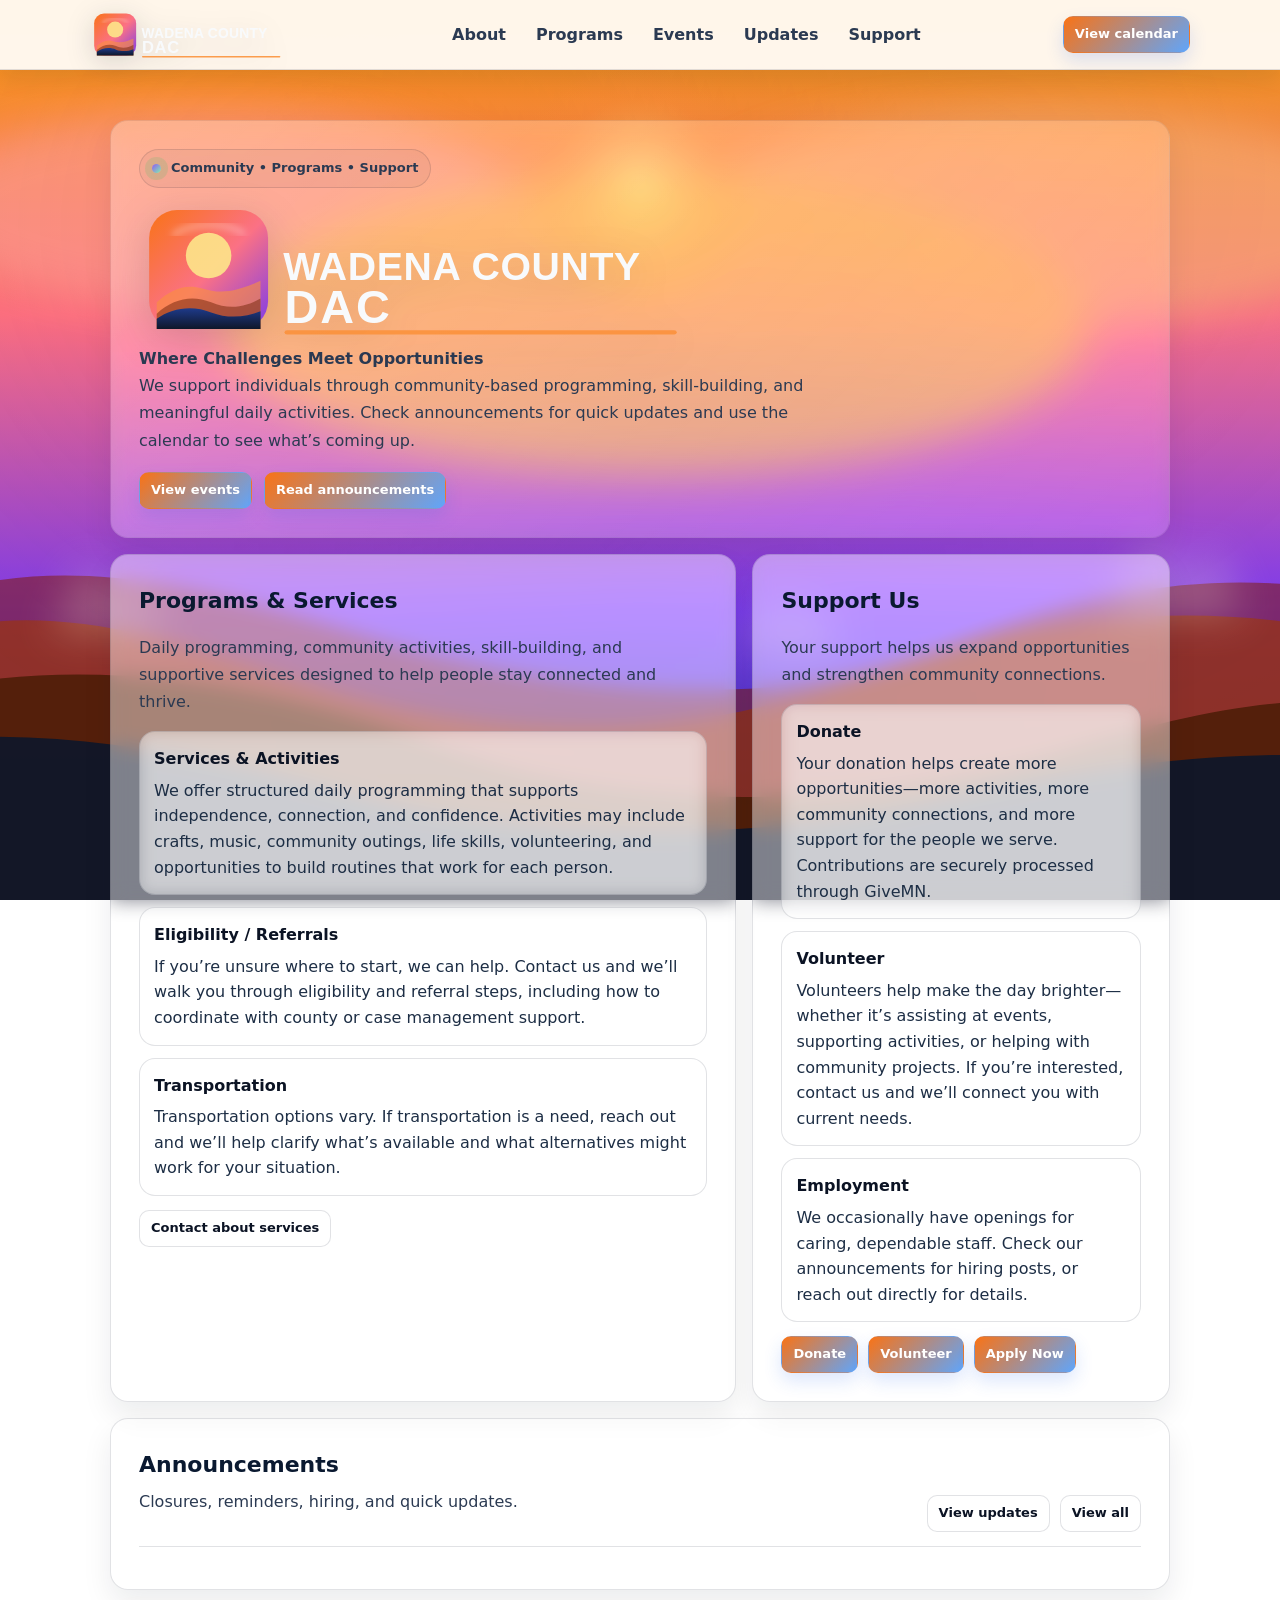
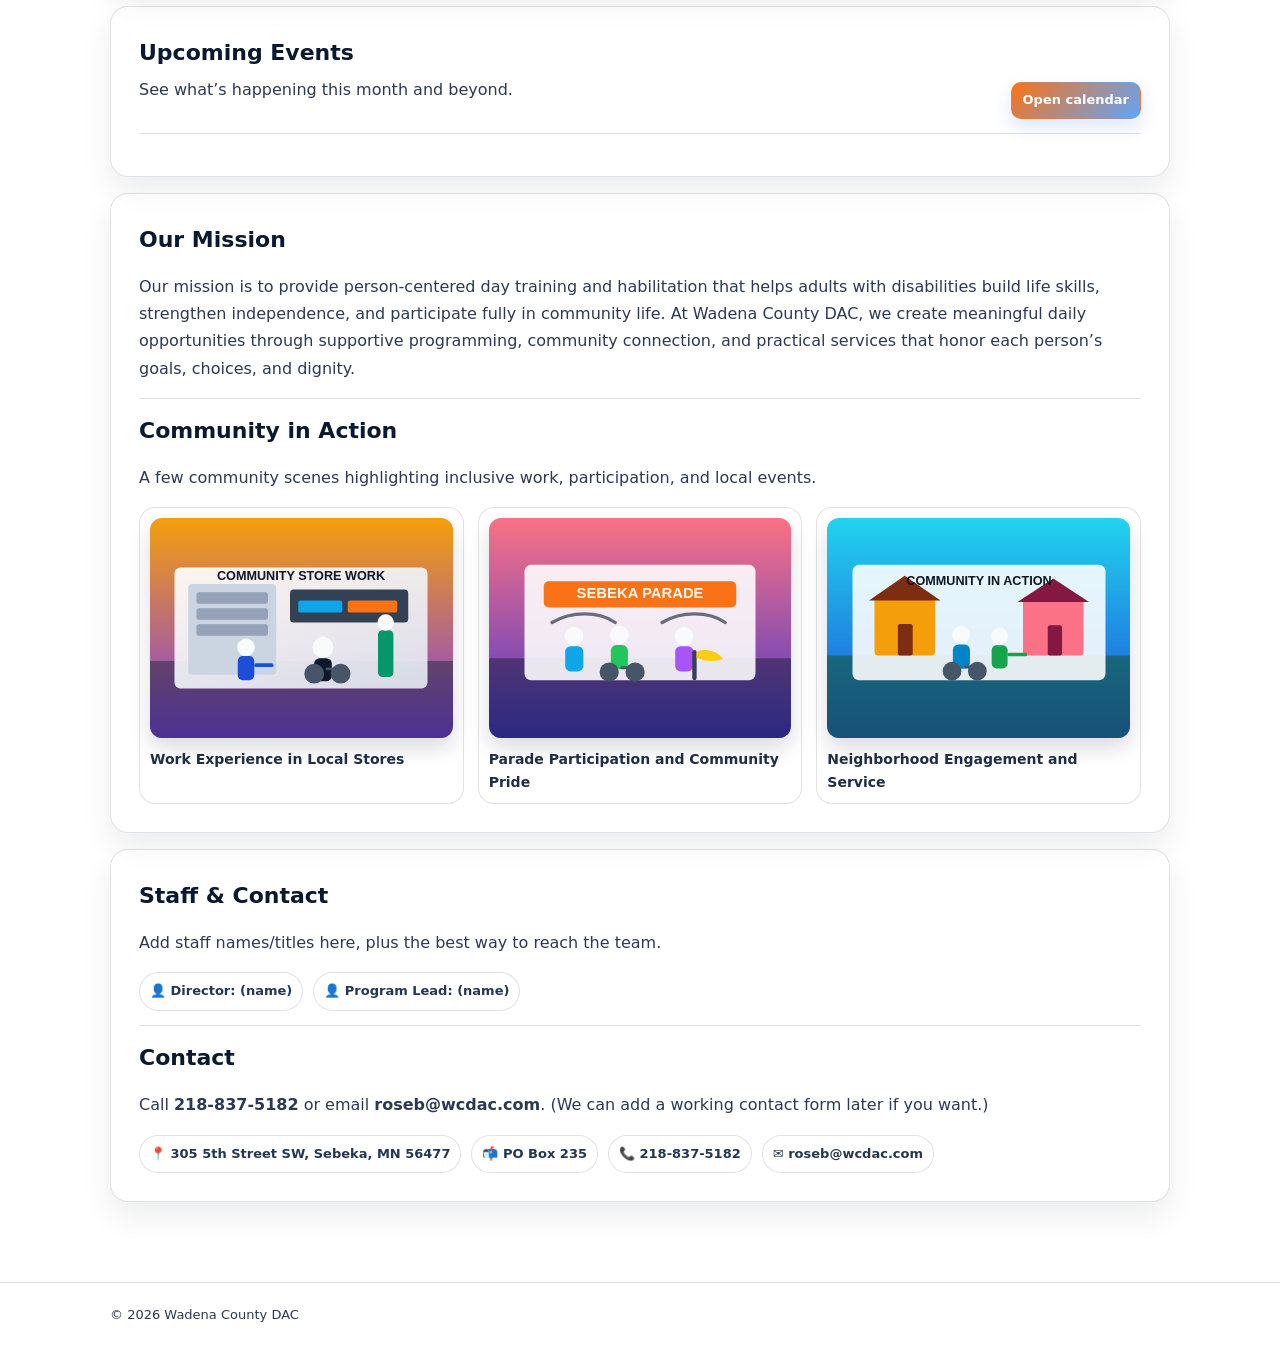
==== index.html @ 94e2fe22 "Initial Wadena County DAC site" ====
<!doctype html>
<html lang="en">
<head>
  <meta charset="utf-8" />
  <meta name="viewport" content="width=device-width,initial-scale=1" />
  <title>Wadena County DAC</title>
  <link rel="stylesheet" href="styles.css" />
</head>
<body>
  <a class="skip-link" href="#main">Skip to main content</a>

  <header class="site-header">
    <div class="wrap header-inner">
      <a class="brand" href="index.html" aria-label="Wadena County DAC home">
        <img class="brand-logo" src="images/wcdac-logo.svg" alt="Wadena County DAC logo" />
      </a>

      <button class="nav-toggle" type="button" aria-expanded="false" aria-controls="primary-nav">
        <span class="sr-only">Menu</span>
        <span class="hamburger" aria-hidden="true"></span>
      </button>

      <nav id="primary-nav" class="primary-nav" aria-label="Primary navigation">
        <div class="links">
  <details class="dd">
    <summary>About</summary>
    <div class="dd-menu">
      <a href="index.html#mission">Mission</a>
      <a href="index.html#staff">Staff</a>
      <a href="index.html#contact">Contact</a>
    </div>
  </details>

  <details class="dd">
    <summary>Programs</summary>
    <div class="dd-menu">
      <a href="index.html#programs">Services & Activities</a>
      <a href="index.html#eligibility">Eligibility / Referrals</a>
      <a href="index.html#transportation">Transportation</a>
    </div>
  </details>

  <a href="events.html">Events</a>
  <a href="announcements.html">Updates</a>

  <details class="dd">
    <summary>Support</summary>
    <div class="dd-menu">
      <a href="https://www.givemn.org/organization/wadena-county-developmental-achievement-center" target="_blank" rel="noopener">Donate</a>
      <a href="volunteer.html">Volunteer</a>
      <a href="apply.html">Apply Now</a>
    </div>
  </details>
</div>
      </nav>

      <a class="btn primary nav-cta" href="events.html">View calendar</a>
    </div>
  </header>

 <main id="main">
  <div class="wrap">

    <!-- HERO -->
    <section class="card pad hover hero">
      <div class="kicker"><span class="dot"></span> Community • Programs • Support</div>
      <img class="hero-logo" src="images/wcdac-logo.svg" alt="Wadena County DAC logo" />
      <h1 class="sr-only">Wadena County DAC</h1>
      <p class="sub sub--lead">Where Challenges Meet Opportunities</p>
      <p class="sub sub--intro">
        We support individuals through community-based programming, skill-building, and meaningful daily activities.
        Check announcements for quick updates and use the calendar to see what’s coming up.
      </p>

      <div class="hero-actions">
        <a class="btn primary" href="events.html">View events</a>
        <a class="btn primary" href="announcements.html">Read announcements</a>
      </div>
    </section>

    <!-- TWO PATHWAYS (OHI-like) -->
    <section class="grid section--spaced">
      <div class="card pad hover" id="programs">
        <h2>Programs & Services</h2>
        <p class="sub">
          Daily programming, community activities, skill-building, and supportive services designed to help people
          stay connected and thrive.
        </p>

        <div class="card-grid">
  <div class="item">
    <div class="title">Services & Activities</div>
    <div class="body">
      We offer structured daily programming that supports independence, connection, and confidence. Activities may include
      crafts, music, community outings, life skills, volunteering, and opportunities to build routines that work for each person.
    </div>
  </div>

  <div class="item" id="eligibility">
    <div class="title">Eligibility / Referrals</div>
    <div class="body">
      If you’re unsure where to start, we can help. Contact us and we’ll walk you through eligibility and referral steps,
      including how to coordinate with county or case management support.
    </div>
  </div>

  <div class="item" id="transportation">
    <div class="title">Transportation</div>
    <div class="body">
      Transportation options vary. If transportation is a need, reach out and we’ll help clarify what’s available and what
      alternatives might work for your situation.
    </div>
  </div>
</div>

        <div class="button-group">
          <a class="btn" href="#contact">Contact about services</a>
        </div>
      </div>

      <div class="card pad hover" id="volunteer">
        <h2>Support Us</h2>
        <p class="sub">
          Your support helps us expand opportunities and strengthen community connections.
        </p>

       <div class="card-grid">
  <div class="item">
    <div class="title">Donate</div>
    <div class="body">
      Your donation helps create more opportunities—more activities, more community connections, and more support for the people we serve.
      Contributions are securely processed through GiveMN.
    </div>
  </div>

  <div class="item" id="volunteer">
    <div class="title">Volunteer</div>
    <div class="body">
      Volunteers help make the day brighter—whether it’s assisting at events, supporting activities, or helping with community projects.
      If you’re interested, contact us and we’ll connect you with current needs.
    </div>
  </div>

  <div class="item" id="employment">
    <div class="title">Employment</div>
    <div class="body">
      We occasionally have openings for caring, dependable staff. Check our announcements for hiring posts, or reach out directly for details.
    </div>
  </div>
</div>

        <div class="button-group">
          <a class="btn primary" href="https://www.givemn.org/organization/wadena-county-developmental-achievement-center" target="_blank" rel="noopener">Donate</a>
          <a class="btn primary" href="volunteer.html">Volunteer</a>
          <a class="btn primary" href="apply.html">Apply Now</a>
        </div>
      </div>
    </section>

    <!-- ANNOUNCEMENTS (like OHI News) -->
    <section class="card pad hover section--spaced">
      <div class="section-header">
        <div>
          <h2>Announcements</h2>
          <p class="sub">Closures, reminders, hiring, and quick updates.</p>
        </div>
        <div class="button-group">
          <a class="btn" href="announcements.html">View updates</a>
          <a class="btn" href="announcements.html">View all</a>
        </div>
      </div>

      <hr class="sep" />
      <div id="homeAnnouncements" class="list"></div>
    </section>

    <!-- EVENTS PREVIEW -->
    <section class="card pad hover section--spaced">
      <div class="section-header">
        <div>
          <h2>Upcoming Events</h2>
          <p class="sub">See what’s happening this month and beyond.</p>
        </div>
        <a class="btn primary" href="events.html">Open calendar</a>
      </div>

      <hr class="sep" />
      <div id="homeEvents" class="list"></div>
    </section>

    <!-- PHOTOS -->
    <section class="card pad hover section--spaced">
      <h2 id="mission">Our Mission</h2>
      <p class="sub">
        Our mission is to provide person-centered day training and habilitation that helps adults with disabilities build life skills, strengthen independence, and participate fully in community life. At Wadena County DAC, we create meaningful daily opportunities through supportive programming, community connection, and practical services that honor each person’s goals, choices, and dignity.
      </p>

      <hr class="sep" />

      <h2>Community in Action</h2>
      <p class="sub">A few community scenes highlighting inclusive work, participation, and local events.</p>

      <div class="gallery-grid" aria-label="Community photo gallery">
        <figure class="gallery-card">
          <img src="images/community-store-work.svg" alt="Adults with disabilities working and serving in a local store setting." loading="lazy" />
          <figcaption>Work Experience in Local Stores</figcaption>
        </figure>
        <figure class="gallery-card">
          <img src="images/community-parade.svg" alt="Community parade with adults with disabilities participating and celebrating." loading="lazy" />
          <figcaption>Parade Participation and Community Pride</figcaption>
        </figure>
        <figure class="gallery-card">
          <img src="images/community-neighborhood.svg" alt="Inclusive neighborhood volunteering scene with adults with disabilities." loading="lazy" />
          <figcaption>Neighborhood Engagement and Service</figcaption>
        </figure>
      </div>
    </section>

    <!-- STAFF + CONTACT -->
    <section class="card pad hover section--spaced" id="staff">
      <h2>Staff & Contact</h2>
      <p class="sub">Add staff names/titles here, plus the best way to reach the team.</p>

      <div class="pills">
        <span class="pill">👤 Director: (name)</span>
        <span class="pill">👤 Program Lead: (name)</span>
      </div>

      <hr class="sep" />

      <div id="contact">
        <h2>Contact</h2>
        <p class="sub">
          Call <strong>218-837-5182</strong> or email <strong>roseb@wcdac.com</strong>.
          (We can add a working contact form later if you want.)
        </p>

        <div class="pills">
          <span class="pill">📍 305 5th Street SW, Sebeka, MN 56477</span>
          <span class="pill">📬 PO Box 235</span>
          <span class="pill">📞 218-837-5182</span>
          <span class="pill">✉️ roseb@wcdac.com</span>
        </div>
      </div>
    </section>

  </div>
</main>

  <footer>
    <div class="wrap">© <span id="year"></span> Wadena County DAC</div>
  </footer>

  <script>document.getElementById("year").textContent = new Date().getFullYear();</script>
  <script src="app.js"></script>
</body>
</html>
---- styles.css ----
:root{
  --bg: #f4f6fb;
  --panel: #ffffff;
  --text: #0b1324;
  --muted: #2b3a52;
  --brand: #f97316;
  --brand2: #8b5cf6;
  --border: rgba(15,23,42,.12);
  --shadow: 0 14px 30px rgba(15,23,42,.08);
  --shadow2: 0 18px 44px rgba(15,23,42,.12);
  --radius: 18px;
  --max: 1100px;
  --pad: 20px;
  --header-offset: 80px;
  --font: ui-sans-serif, system-ui, -apple-system, Segoe UI, Roboto, Helvetica, Arial;
  --heading: ui-sans-serif, system-ui, -apple-system, Segoe UI, Roboto, Helvetica, Arial;
  --focus: 0 0 0 3px rgba(59,130,246,.35);
}

*{box-sizing:border-box}
html,body{height:100%}
body{
  margin:0;
  padding-top: var(--header-offset);
  font-family:var(--font);
  color:var(--text);
  line-height:1.6;
  background:
    url("images/watercolor-bg.svg"),
    linear-gradient(180deg, #fff7eb, var(--bg));
  background-attachment: fixed;
  background-size: cover;
  background-position: center;
  background-repeat: no-repeat;
  min-height: 100vh;
}

body::before{
  content: "";
  position: fixed;
  inset: 0;
  background: radial-gradient(circle at 25% 25%, rgba(249, 115, 22, .24), transparent 55%),
              radial-gradient(circle at 75% 20%, rgba(139, 92, 246, .18), transparent 60%),
              radial-gradient(circle at 50% 65%, rgba(59, 130, 246, .15), transparent 55%);
  opacity: 0.5;
  pointer-events: none;
  z-index: -1;
  mix-blend-mode: multiply;
}

a{color:inherit; text-decoration:none}

.wrap{max-width:var(--max); margin:0 auto; padding:0 var(--pad)}

/* Accessibility */
.skip-link{
  position:absolute;
  left:0;
  top:0;
  transform: translateY(-120%);
  padding: 10px 14px;
  background: rgba(15,23,42,.92);
  color: #fff;
  border-radius: 0 0 0.65rem 0;
  z-index: 30;
  transition: transform 0.18s ease;
}
.skip-link:focus{transform: translateY(0);}

/* Header */
.site-header{
  position:fixed;
  top:0;
  left:0;
  right:0;
  z-index:1000;
  background: rgba(255,250,244,.96);
  border-bottom:1px solid var(--border);
  box-shadow: 0 8px 22px rgba(15,23,42,.10);
  isolation: isolate;
  will-change: transform;
  transition: background .25s ease, border-color .25s ease, transform .25s ease, opacity .25s ease;
  opacity: 1;
  pointer-events: auto;
  transform: translateY(0);
}

.header-inner{
  display:flex;
  align-items:center;
  justify-content:space-between;
  gap:12px;
  padding:10px 0;
  overflow: visible;
}

.brand{display:flex; align-items:center; color: var(--text); flex:0 0 auto; min-width:0;}
.brand-logo{
  display:block;
  width:min(220px, 26vw);
  height:auto;
  max-width:100%;
  flex-shrink:0;
  object-fit:contain;
  filter: drop-shadow(0 6px 14px rgba(15,23,42,.16));
}

.nav-toggle{
  display:none;
  background: none;
  border: none;
  padding: 10px;
  border-radius: 14px;
  cursor: pointer;
  color: var(--text);
}
.nav-toggle:hover{background: rgba(15,23,42,.06);}
.nav-toggle:focus{outline: none; box-shadow: var(--focus);}

.hamburger,
.hamburger::before,
.hamburger::after{
  display: block;
  width: 24px;
  height: 2px;
  background: currentColor;
  border-radius: 999px;
  transition: transform .25s ease, opacity .25s ease;
}
.hamburger::before,
.hamburger::after{
  content: '';
  position: relative;
}
.hamburger::before{top: -7px;}
.hamburger::after{top: 5px;}

.primary-nav{
  display:flex;
  align-items:center;
  gap:10px;
  flex-wrap:wrap;
  position: relative;
  opacity: 1;
  transform: translateY(0);
  pointer-events: auto;
}

.nav-cta{white-space:nowrap; opacity: 1; pointer-events: auto; transition: opacity .22s ease;}

/* Mobile navigation */
@media (max-width: 900px){
  :root{--header-offset: 72px;}
  .nav-toggle{display:block;}
  .primary-nav{
    position: absolute;
    top: 100%;
    left: 0;
    right: 0;
    padding: 16px var(--pad) 22px;
    background: rgba(255,255,255,.96);
    border-bottom:1px solid var(--border);
    border-radius: 0 0 var(--radius) var(--radius);
    box-shadow: 0 18px 36px rgba(15,23,42,.12);
    flex-direction: column;
    gap: 8px;
    transform: translateY(-110%);
    opacity: 0;
    pointer-events: none;
    transition: transform .25s ease, opacity .22s ease;
  }
  .site-header.open .primary-nav{
    transform: translateY(0);
    opacity: 1;
    pointer-events: auto;
  }

  .nav-cta{display:none;}
  .links{width:100%; justify-content:flex-start;}
  .links a{width:100%; padding:12px 14px;}
  .dd-menu{position:static; box-shadow:none; border:none; padding:0; background:transparent;}
  .dd-menu a{padding-left:24px;}
  .dd > summary{width:100%;}
  .dd[open] > summary{background: rgba(15,23,42,.05);}  
}

/* Buttons */
.btn{
  display:inline-flex; align-items:center; justify-content:center;
  padding:7px 11px;
  border-radius:10px;
  border:1px solid var(--border);
  background:rgba(255,255,255,.76);
  color:var(--text);
  cursor:pointer;
  font-size:13px;
  font-weight:600;
  transition: transform .18s ease, box-shadow .18s ease, background .2s ease;
}
.btn:hover{transform: translateY(-1px); box-shadow: 0 8px 16px rgba(15,23,42,.10);}
.btn:active{transform: translateY(0px)}
.btn.primary{
  background: linear-gradient(135deg, var(--brand), #60a5fa);
  border-color: transparent;
  color:#fff;
  box-shadow: 0 8px 18px rgba(37,99,235,.16);
}
.btn.primary:hover{box-shadow: 0 10px 22px rgba(37,99,235,.20)}

.btn--sm{padding:6px 10px; font-size:12px;}
.btn--ghost{background: rgba(255,255,255,.2); border-color: rgba(255,255,255,.3);}
.btn--static{cursor: default; opacity: 0.92;}

.alert{
  background: rgba(254,242,242,.75);
  border-bottom: 1px solid rgba(254,202,202,.75);
}
.alert--warning{background: rgba(254,242,242,.9); border-bottom-color: rgba(254,202,202,.9);}
.alert__inner{
  display:flex;
  align-items:center;
  justify-content:space-between;
  gap:12px;
  padding:14px 0;
}
.alert__message{color:#991b1b; font-weight:600;}

/* Layout */
main{padding:40px 0 80px}
.card{
  background: rgba(255,255,255,.46);
  border:1px solid var(--border);
  border-radius: var(--radius);
  box-shadow: var(--shadow);
  backdrop-filter: blur(10px) saturate(120%);
  -webkit-backdrop-filter: blur(10px) saturate(120%);
  transition: transform .18s ease, box-shadow .18s ease, border-color .18s ease;
}
.card.hover:hover{transform: translateY(-4px); box-shadow: var(--shadow2); border-color: rgba(37,99,235,.20);}
.pad{padding:28px}

.hero{
  border-radius: var(--radius);
  background: linear-gradient(135deg, rgba(255,255,255,.32), rgba(255,255,255,.18));
  border: 1px solid rgba(15,23,42,.08);
}
.hero-logo{
  display:block;
  width:min(620px, 100%);
  height:auto;
  margin:12px 0 6px;
  filter: drop-shadow(0 10px 20px rgba(15,23,42,.16));
}
.hero h1{margin:14px 0 10px;}
.hero .sub{margin:0;}
.hero .hero-actions{display:flex; gap:12px; flex-wrap:wrap; margin-top:18px;}

.kicker{display:inline-flex; align-items:center; gap:10px; padding:8px 12px; border-radius:999px; border:1px solid var(--border); background: rgba(15,23,42,.04); color: var(--muted); font-weight:800; font-size:13px;}
.dot{width:9px; height:9px; border-radius:50%; background: linear-gradient(135deg, var(--brand2), #86efac); box-shadow: 0 0 0 7px rgba(34,197,94,.14);}

h1{margin:12px 0 10px; font-family:var(--heading); font-size: clamp(30px, 4vw, 46px); line-height:1.08; color:#071225; text-shadow: 0 1px 0 rgba(255,255,255,.45);}
h2{margin:0 0 10px; font-size:22px; color:#0a1930}
.sub{color:var(--muted); line-height:1.7}
.sub--lead{font-weight:700; margin-top:0;}
.sub--intro{margin-top:14px; max-width:70ch;}

.grid{display:grid; grid-template-columns: 1.2fr .8fr; gap:16px; margin-top:16px}
.grid3{display:grid; grid-template-columns: repeat(3, 1fr); gap:16px; margin-top:16px}
.list{display:grid; gap:10px}
.item{padding:14px; border-radius:16px; border:1px solid var(--border); background: rgba(255,255,255,.28); backdrop-filter: blur(8px) saturate(120%); -webkit-backdrop-filter: blur(8px) saturate(120%); transition: transform .18s ease, box-shadow .18s ease, border-color .18s ease;}
.item:hover{transform: translateY(-2px); box-shadow: 0 12px 26px rgba(15,23,42,.08); border-color: rgba(37,99,235,.18);}
.item .top{display:flex; justify-content:space-between; gap:10px; flex-wrap:wrap}
.item .title{font-weight:850}
.item .meta{color:#33465f; font-size:13px; font-weight:600}
.item .body{color:#1d2e45; margin-top:6px; line-height:1.6}

.gallery-grid{
  display:grid;
  grid-template-columns:repeat(3, minmax(0, 1fr));
  gap:14px;
  margin-top:14px;
}
.gallery-card{
  margin:0;
  padding:10px;
  border-radius:16px;
  border:1px solid var(--border);
  background: rgba(255,255,255,.24);
  backdrop-filter: blur(8px) saturate(120%);
  -webkit-backdrop-filter: blur(8px) saturate(120%);
}
.gallery-card img{
  display:block;
  width:100%;
  height:220px;
  object-fit:cover;
  border-radius:12px;
  box-shadow: 0 10px 20px rgba(15,23,42,.15);
}
.gallery-card figcaption{
  margin-top:10px;
  color:#1d2e45;
  font-size:14px;
  font-weight:700;
}

hr.sep{border:none; border-top:1px solid var(--border); margin:14px 0}

footer{border-top:1px solid var(--border); padding:22px 0; color: var(--muted); font-size:13px;}

/* Callout / icon pills */
.pills{display:flex; gap:10px; flex-wrap:wrap; margin-top:12px}
.pill{display:inline-flex; align-items:center; gap:8px; padding:8px 10px; border-radius:999px; border:1px solid var(--border); background: rgba(255,255,255,.30); color: #233750; font-size:13px; font-weight:600; backdrop-filter: blur(6px); -webkit-backdrop-filter: blur(6px); transition: transform .18s ease, box-shadow .18s ease;}
.pill:hover{transform: translateY(-2px); box-shadow: 0 10px 22px rgba(15,23,42,.08)}

/* Calendar */
.cal-head{display:flex; justify-content:space-between; align-items:center; gap:10px; flex-wrap:wrap}
.calendar{margin-top:12px; display:grid; grid-template-columns:repeat(7,1fr); gap:10px}
.dow{color:var(--muted); font-size:12px; text-transform:uppercase; letter-spacing:.12em}
.cell{min-height:84px; padding:10px; border-radius:16px; border:1px solid var(--border); background: rgba(255,255,255,.28); backdrop-filter: blur(7px) saturate(120%); -webkit-backdrop-filter: blur(7px) saturate(120%); display:flex; flex-direction:column; gap:8px; transition: transform .15s ease, box-shadow .15s ease, border-color .15s ease;}
.cell:hover{transform: translateY(-2px); box-shadow: 0 12px 26px rgba(15,23,42,.08); border-color: rgba(37,99,235,.18)}
.cell.muted{opacity:.45}
.daynum{font-weight:850}
.badge{display:inline-flex; align-self:flex-start; padding:4px 8px; border-radius:999px; font-size:12px; border:1px solid rgba(37,99,235,.18); background: rgba(37,99,235,.10); color: var(--text);}
.cell.selected{outline:2px solid rgba(37,99,235,.35); background: rgba(37,99,235,.08);}

/* Friendly section blocks */
.section-title{display:flex; align-items:flex-end; justify-content:space-between; gap:16px; flex-wrap:wrap}
.section-title p{margin:0; color:var(--muted)}

/* Utility helpers */
.section--spaced{margin-top:16px;}
.card-grid{display:grid; gap:12px; margin-top:14px;}
.button-group{display:flex; gap:10px; flex-wrap:wrap; margin-top:14px;}
.section-header{display:flex; justify-content:space-between; gap:12px; flex-wrap:wrap; align-items:flex-end;}
.section-header h2{margin:0;}
.section-header .sub{margin-top:6px;}
.sr-only{position:absolute; width:1px; height:1px; padding:0; margin:-1px; overflow:hidden; clip:rect(0 0 0 0); white-space:nowrap; border:0;}

.mt-2{margin-top:0.5rem;}

@media (max-width: 900px){
  .brand-logo{width:min(170px, 46vw);} 
  .hero-logo{width:min(540px, 100%);} 
  .gallery-grid{grid-template-columns:1fr;}
  .gallery-card img{height:240px;}
  .grid{grid-template-columns: 1fr}
  .grid3{grid-template-columns: 1fr}
  .calendar{gap:8px}
}

/* Dropdown nav (OHI-style grouped menu) */
.links{display:flex; gap:10px; align-items:center; flex-wrap:wrap;}
.dd{position:relative;}
.dd > summary{list-style:none; cursor:pointer; color:var(--muted); padding:8px 10px; border-radius:12px; transition: background .2s ease, transform .2s ease, color .2s ease; font-weight:700;}
.dd > summary::-webkit-details-marker{display:none}
.dd > summary:hover{color:var(--text); background:rgba(15,23,42,.04); transform: translateY(-1px);}
.links > a{display:inline-flex; align-items:center; color:var(--muted); padding:8px 10px; border-radius:12px; transition: background .2s ease, transform .2s ease, color .2s ease; font-weight:700;}
.links > a:hover{color:var(--text); background:rgba(15,23,42,.04); transform: translateY(-1px);}
.dd-menu{position:absolute; top: calc(100% + 10px); left: 0; min-width: 220px; padding:10px; border-radius:14px; border:1px solid var(--border); background: rgba(255,255,255,.95); box-shadow: var(--shadow2); display:grid; gap:6px;}
.dd-menu a{padding:10px 10px; border-radius:12px; color:var(--text); font-weight:650;}

/* Utility */
.text-center{text-align:center;}
.u-muted{color:var(--muted);}
.dd-menu a:hover{
  background:rgba(37,99,235,.08);
}

/* close dropdowns when not open */
.dd:not([open]) .dd-menu{display:none}

/* keep your existing mobile behavior */
@media (max-width: 900px){
  /* navigation is managed via the hamburger toggle */
}

/* ── Forms ───────────────────────────────────────────────────── */
.form-page{max-width:760px;}
.form-section{margin-top:22px;}
.form-section+.form-section{margin-top:28px;}
.form-section h3{font-size:15px;font-weight:800;color:#0a1930;margin:0 0 14px;padding-bottom:8px;border-bottom:1px solid var(--border);}
.form-group{display:flex;flex-direction:column;gap:5px;margin-bottom:14px;}
.form-group:last-child{margin-bottom:0;}
.form-group>label{font-size:13px;font-weight:700;color:#1d2e45;}
.req{color:var(--brand);margin-left:2px;}
.form-row{display:grid;grid-template-columns:repeat(2,1fr);gap:14px;}
.form-row-3{display:grid;grid-template-columns:repeat(3,1fr);gap:14px;}
input[type=text],input[type=email],input[type=tel],input[type=date],select,textarea{
  display:block;width:100%;padding:10px 12px;
  border:1px solid var(--border);border-radius:10px;
  background:rgba(255,255,255,.72);
  font-family:var(--font);font-size:14px;color:var(--text);line-height:1.5;
  transition:border-color .18s,box-shadow .18s;
  outline:none;-webkit-appearance:none;appearance:none;
}
input[type=text]:focus,input[type=email]:focus,input[type=tel]:focus,input[type=date]:focus,select:focus,textarea:focus{
  border-color:rgba(37,99,235,.45);
  box-shadow:0 0 0 3px rgba(37,99,235,.12);
}
select{
  background-image:url("data:image/svg+xml,%3Csvg xmlns='http://www.w3.org/2000/svg' viewBox='0 0 10 6'%3E%3Cpath d='M0 0l5 6 5-6z' fill='%232b3a52'/%3E%3C/svg%3E");
  background-repeat:no-repeat;background-position:right 12px center;background-size:10px;
  padding-right:34px;
}
textarea{resize:vertical;min-height:90px;line-height:1.6;}
.check-group{display:flex;flex-wrap:wrap;gap:8px 22px;margin-top:6px;}
.check-group label{display:flex;align-items:center;gap:7px;font-size:13px;font-weight:600;color:#1d2e45;cursor:pointer;}
.check-group input[type=checkbox],.check-group input[type=radio]{width:16px;height:16px;accent-color:var(--brand);cursor:pointer;flex-shrink:0;}
.form-note{font-size:12px;color:var(--muted);line-height:1.5;}
.form-actions{margin-top:24px;display:flex;gap:12px;align-items:center;flex-wrap:wrap;}
.form-success{
  margin-top:18px;padding:18px;border-radius:14px;
  border:1px solid rgba(22,163,74,.25);background:rgba(220,252,231,.45);
  backdrop-filter:blur(6px);-webkit-backdrop-filter:blur(6px);
}
.form-success .fs-title{color:#166534;font-weight:800;font-size:15px;margin-bottom:6px;}
.form-success .fs-body{color:#166534;font-size:14px;line-height:1.6;}
@media(max-width:900px){
  .form-row,.form-row-3{grid-template-columns:1fr;}
}
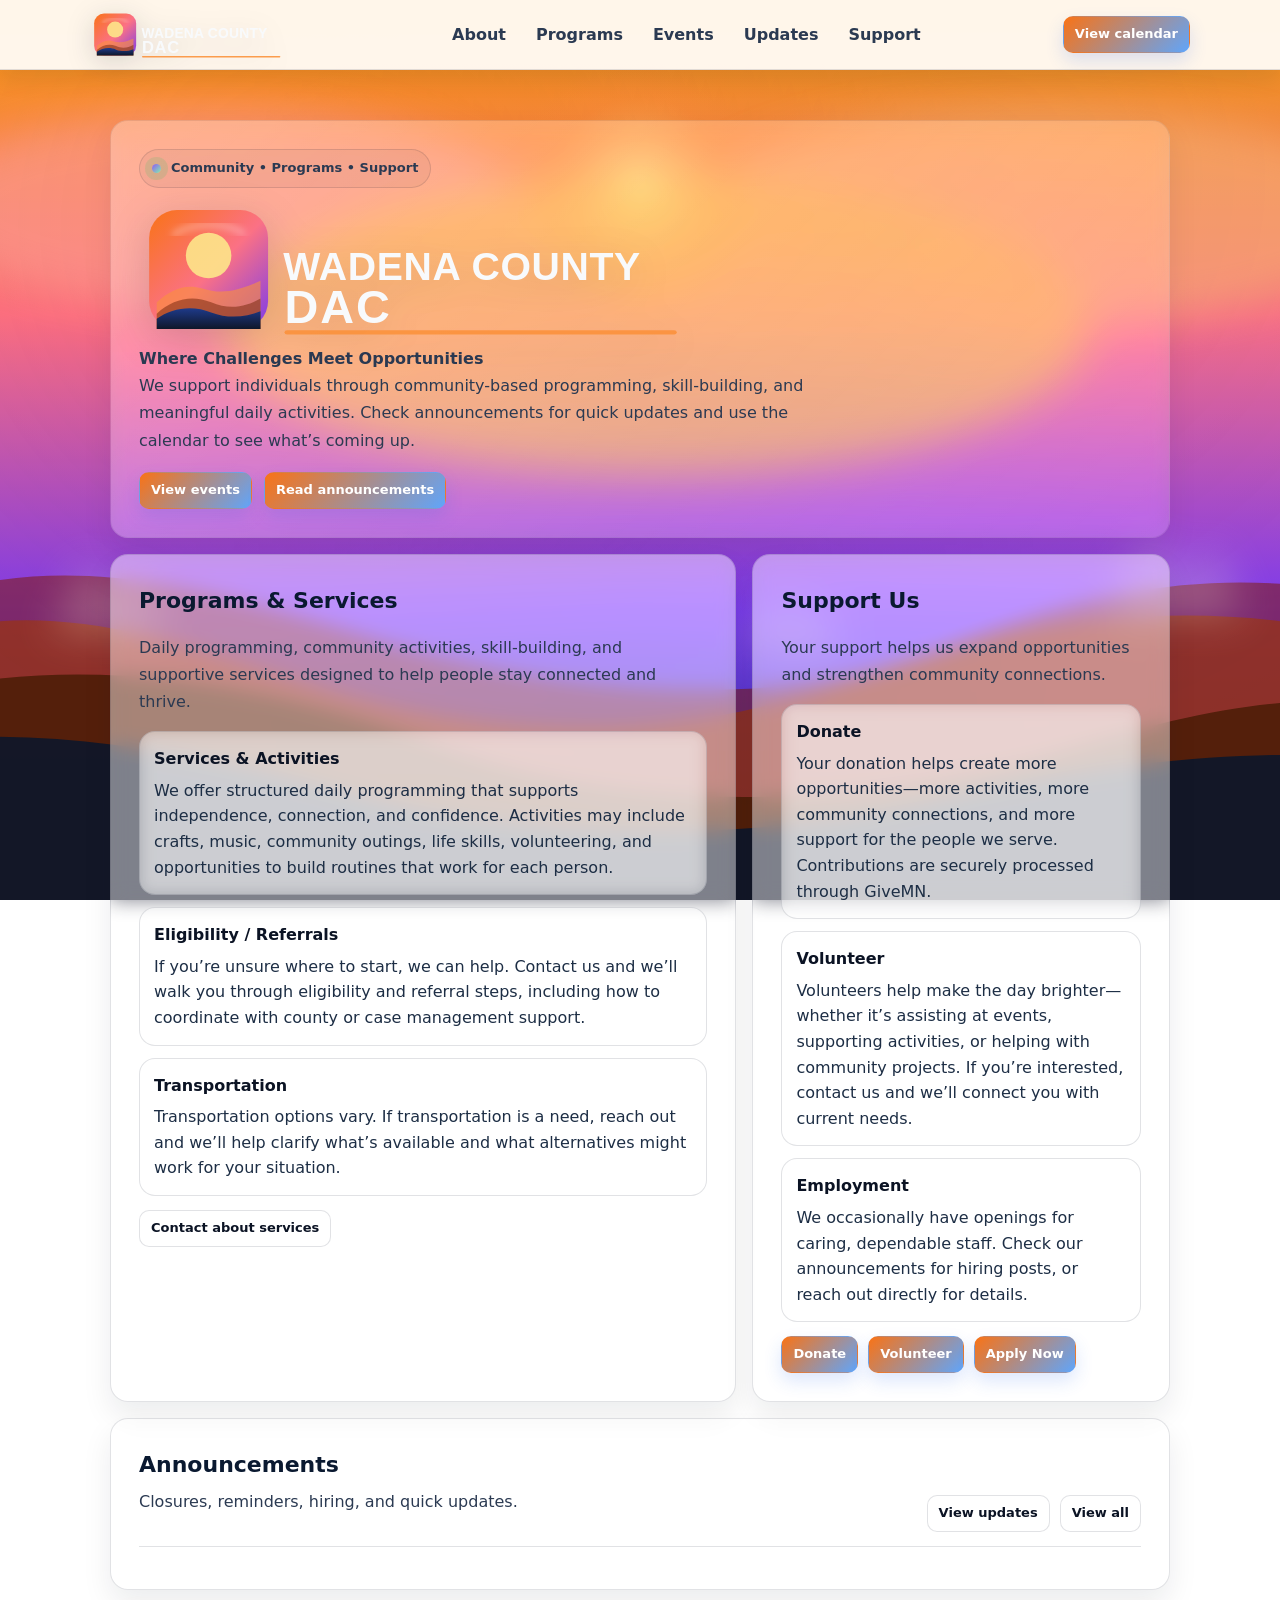
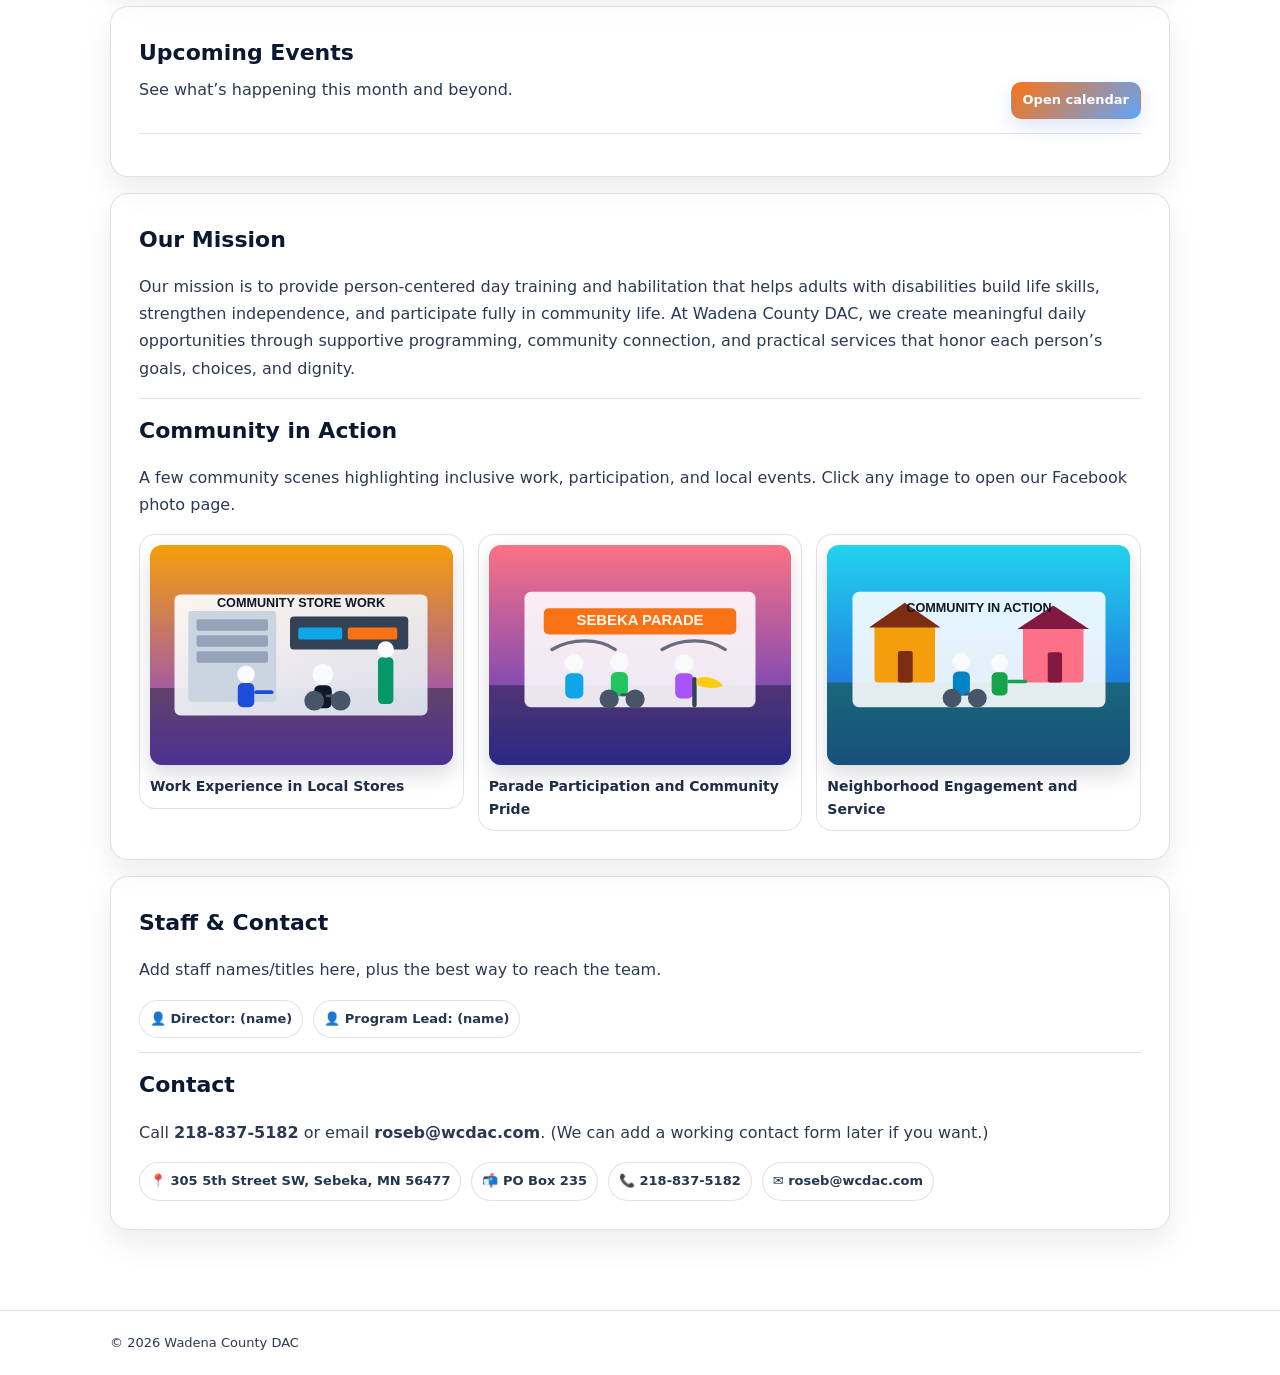
==== commit 31aea4c5: "Make community photo tiles Facebook links" ====
--- a/index.html
+++ b/index.html
@@ -88,29 +88,29 @@
         </p>
 
         <div class="card-grid">
-  <div class="item">
+  <a class="item item-link" href="#programs" aria-label="Services and activities information">
     <div class="title">Services & Activities</div>
     <div class="body">
       We offer structured daily programming that supports independence, connection, and confidence. Activities may include
       crafts, music, community outings, life skills, volunteering, and opportunities to build routines that work for each person.
     </div>
-  </div>
-
-  <div class="item" id="eligibility">
+  </a>
+
+  <a class="item item-link" href="#eligibility" id="eligibility" aria-label="Eligibility and referrals information">
     <div class="title">Eligibility / Referrals</div>
     <div class="body">
       If you’re unsure where to start, we can help. Contact us and we’ll walk you through eligibility and referral steps,
       including how to coordinate with county or case management support.
     </div>
-  </div>
-
-  <div class="item" id="transportation">
+  </a>
+
+  <a class="item item-link" href="#transportation" id="transportation" aria-label="Transportation information">
     <div class="title">Transportation</div>
     <div class="body">
       Transportation options vary. If transportation is a need, reach out and we’ll help clarify what’s available and what
       alternatives might work for your situation.
     </div>
-  </div>
+  </a>
 </div>
 
         <div class="button-group">
@@ -125,28 +125,28 @@
         </p>
 
        <div class="card-grid">
-  <div class="item">
+  <a class="item item-link" href="https://www.givemn.org/organization/wadena-county-developmental-achievement-center" target="_blank" rel="noopener" aria-label="Donate via GiveMN">
     <div class="title">Donate</div>
     <div class="body">
       Your donation helps create more opportunities—more activities, more community connections, and more support for the people we serve.
       Contributions are securely processed through GiveMN.
     </div>
-  </div>
-
-  <div class="item" id="volunteer">
+  </a>
+
+  <a class="item item-link" href="volunteer.html" aria-label="Open volunteer page">
     <div class="title">Volunteer</div>
     <div class="body">
       Volunteers help make the day brighter—whether it’s assisting at events, supporting activities, or helping with community projects.
       If you’re interested, contact us and we’ll connect you with current needs.
     </div>
-  </div>
-
-  <div class="item" id="employment">
+  </a>
+
+  <a class="item item-link" href="apply.html" id="employment" aria-label="Open employment application page">
     <div class="title">Employment</div>
     <div class="body">
       We occasionally have openings for caring, dependable staff. Check our announcements for hiring posts, or reach out directly for details.
     </div>
-  </div>
+  </a>
 </div>
 
         <div class="button-group">
@@ -198,21 +198,27 @@
       <hr class="sep" />
 
       <h2>Community in Action</h2>
-      <p class="sub">A few community scenes highlighting inclusive work, participation, and local events.</p>
+      <p class="sub">A few community scenes highlighting inclusive work, participation, and local events. Click any image to open our Facebook photo page.</p>
 
       <div class="gallery-grid" aria-label="Community photo gallery">
-        <figure class="gallery-card">
-          <img src="images/community-store-work.svg" alt="Adults with disabilities working and serving in a local store setting." loading="lazy" />
-          <figcaption>Work Experience in Local Stores</figcaption>
-        </figure>
-        <figure class="gallery-card">
-          <img src="images/community-parade.svg" alt="Community parade with adults with disabilities participating and celebrating." loading="lazy" />
-          <figcaption>Parade Participation and Community Pride</figcaption>
-        </figure>
-        <figure class="gallery-card">
-          <img src="images/community-neighborhood.svg" alt="Inclusive neighborhood volunteering scene with adults with disabilities." loading="lazy" />
-          <figcaption>Neighborhood Engagement and Service</figcaption>
-        </figure>
+        <a class="gallery-link" data-facebook-photos-link href="#" aria-label="Open Facebook photos">
+          <figure class="gallery-card">
+            <img src="images/community-store-work.svg" alt="Adults with disabilities working and serving in a local store setting." loading="lazy" />
+            <figcaption>Work Experience in Local Stores</figcaption>
+          </figure>
+        </a>
+        <a class="gallery-link" data-facebook-photos-link href="#" aria-label="Open Facebook photos">
+          <figure class="gallery-card">
+            <img src="images/community-parade.svg" alt="Community parade with adults with disabilities participating and celebrating." loading="lazy" />
+            <figcaption>Parade Participation and Community Pride</figcaption>
+          </figure>
+        </a>
+        <a class="gallery-link" data-facebook-photos-link href="#" aria-label="Open Facebook photos">
+          <figure class="gallery-card">
+            <img src="images/community-neighborhood.svg" alt="Inclusive neighborhood volunteering scene with adults with disabilities." loading="lazy" />
+            <figcaption>Neighborhood Engagement and Service</figcaption>
+          </figure>
+        </a>
       </div>
     </section>
 
--- a/styles.css
+++ b/styles.css
@@ -269,6 +269,8 @@
 .list{display:grid; gap:10px}
 .item{padding:14px; border-radius:16px; border:1px solid var(--border); background: rgba(255,255,255,.28); backdrop-filter: blur(8px) saturate(120%); -webkit-backdrop-filter: blur(8px) saturate(120%); transition: transform .18s ease, box-shadow .18s ease, border-color .18s ease;}
 .item:hover{transform: translateY(-2px); box-shadow: 0 12px 26px rgba(15,23,42,.08); border-color: rgba(37,99,235,.18);}
+.item-link{display:block; color:inherit;}
+.item-link:focus-visible{outline:none; box-shadow: 0 0 0 3px rgba(37,99,235,.22), 0 12px 26px rgba(15,23,42,.08); border-color: rgba(37,99,235,.35);}
 .item .top{display:flex; justify-content:space-between; gap:10px; flex-wrap:wrap}
 .item .title{font-weight:850}
 .item .meta{color:#33465f; font-size:13px; font-weight:600}
@@ -280,6 +282,9 @@
   gap:14px;
   margin-top:14px;
 }
+.gallery-link{display:block; color:inherit;}
+.gallery-link:focus-visible{outline:none;}
+.gallery-link:focus-visible .gallery-card{box-shadow: 0 0 0 3px rgba(37,99,235,.22), 0 10px 20px rgba(15,23,42,.15); border-color: rgba(37,99,235,.30);}
 .gallery-card{
   margin:0;
   padding:10px;
@@ -303,6 +308,7 @@
   font-size:14px;
   font-weight:700;
 }
+.facebook-callout .form-note{margin-top:8px;}
 
 hr.sep{border:none; border-top:1px solid var(--border); margin:14px 0}
 
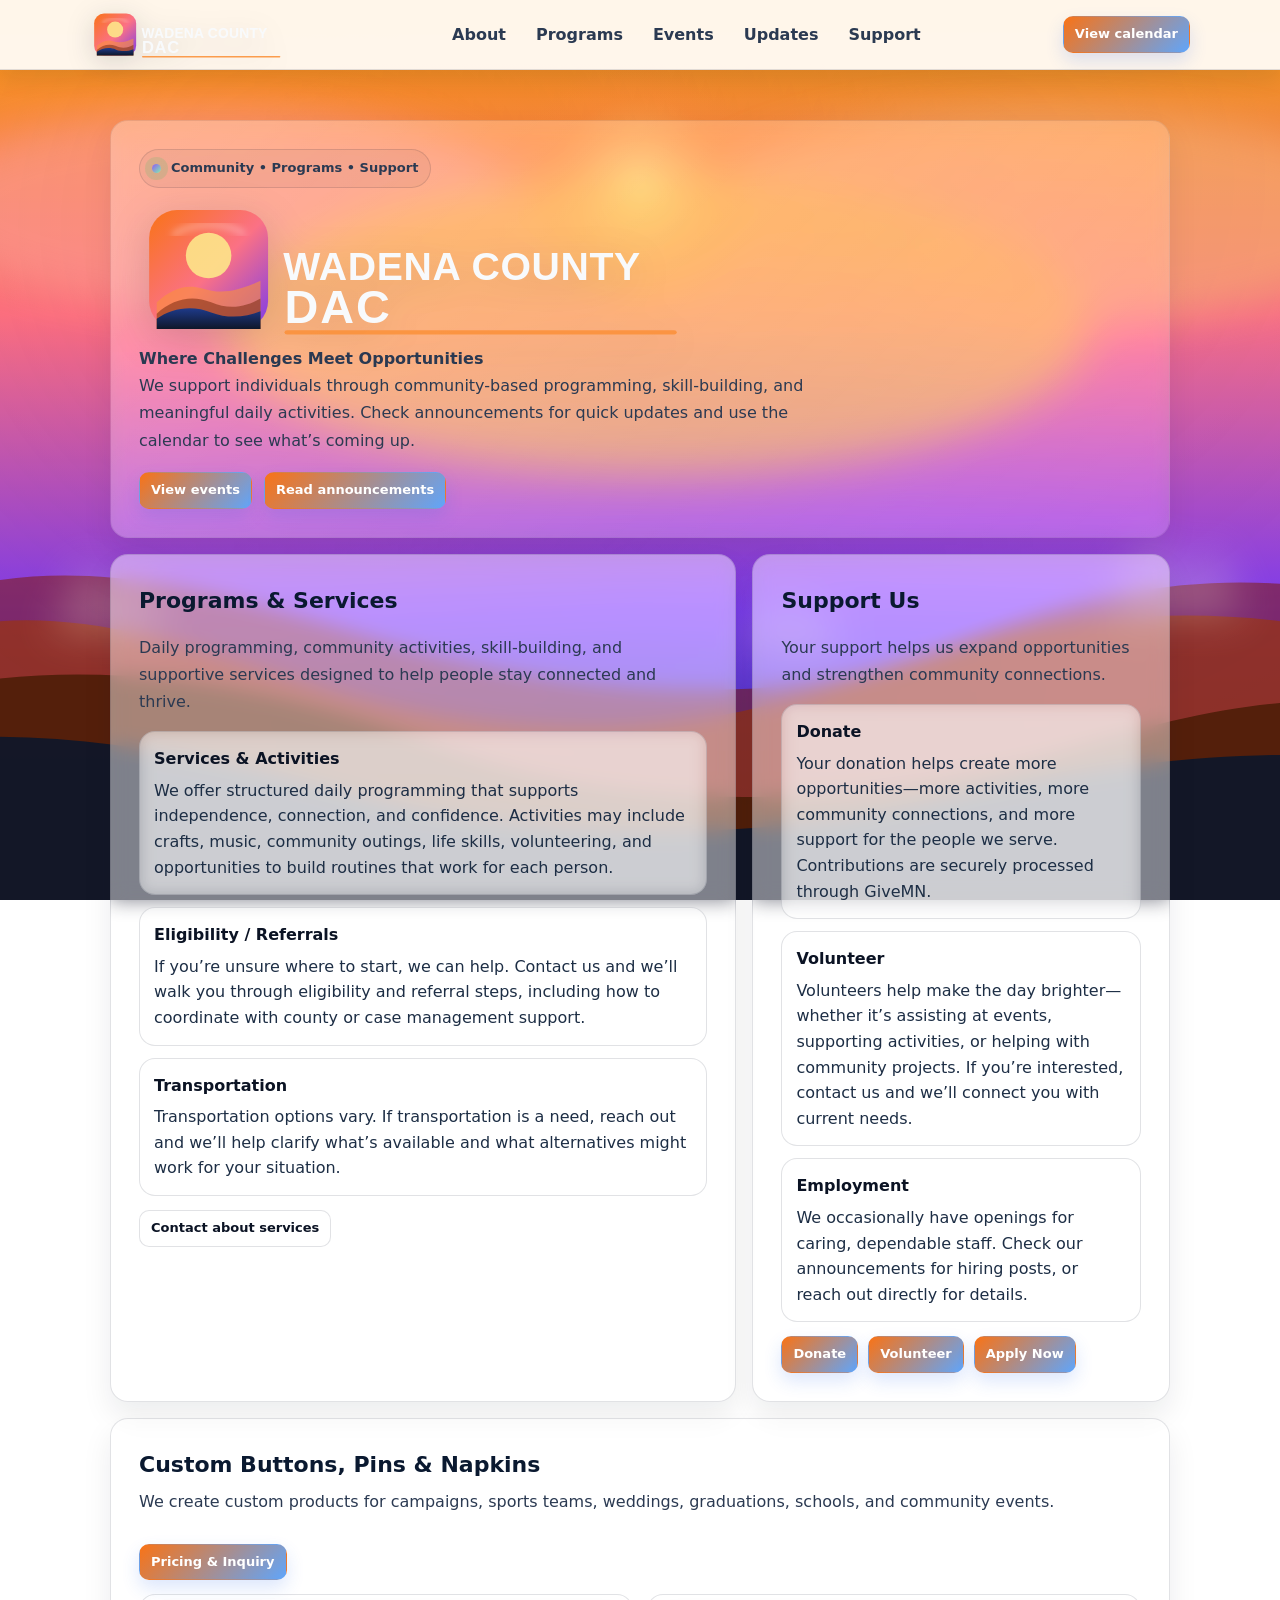
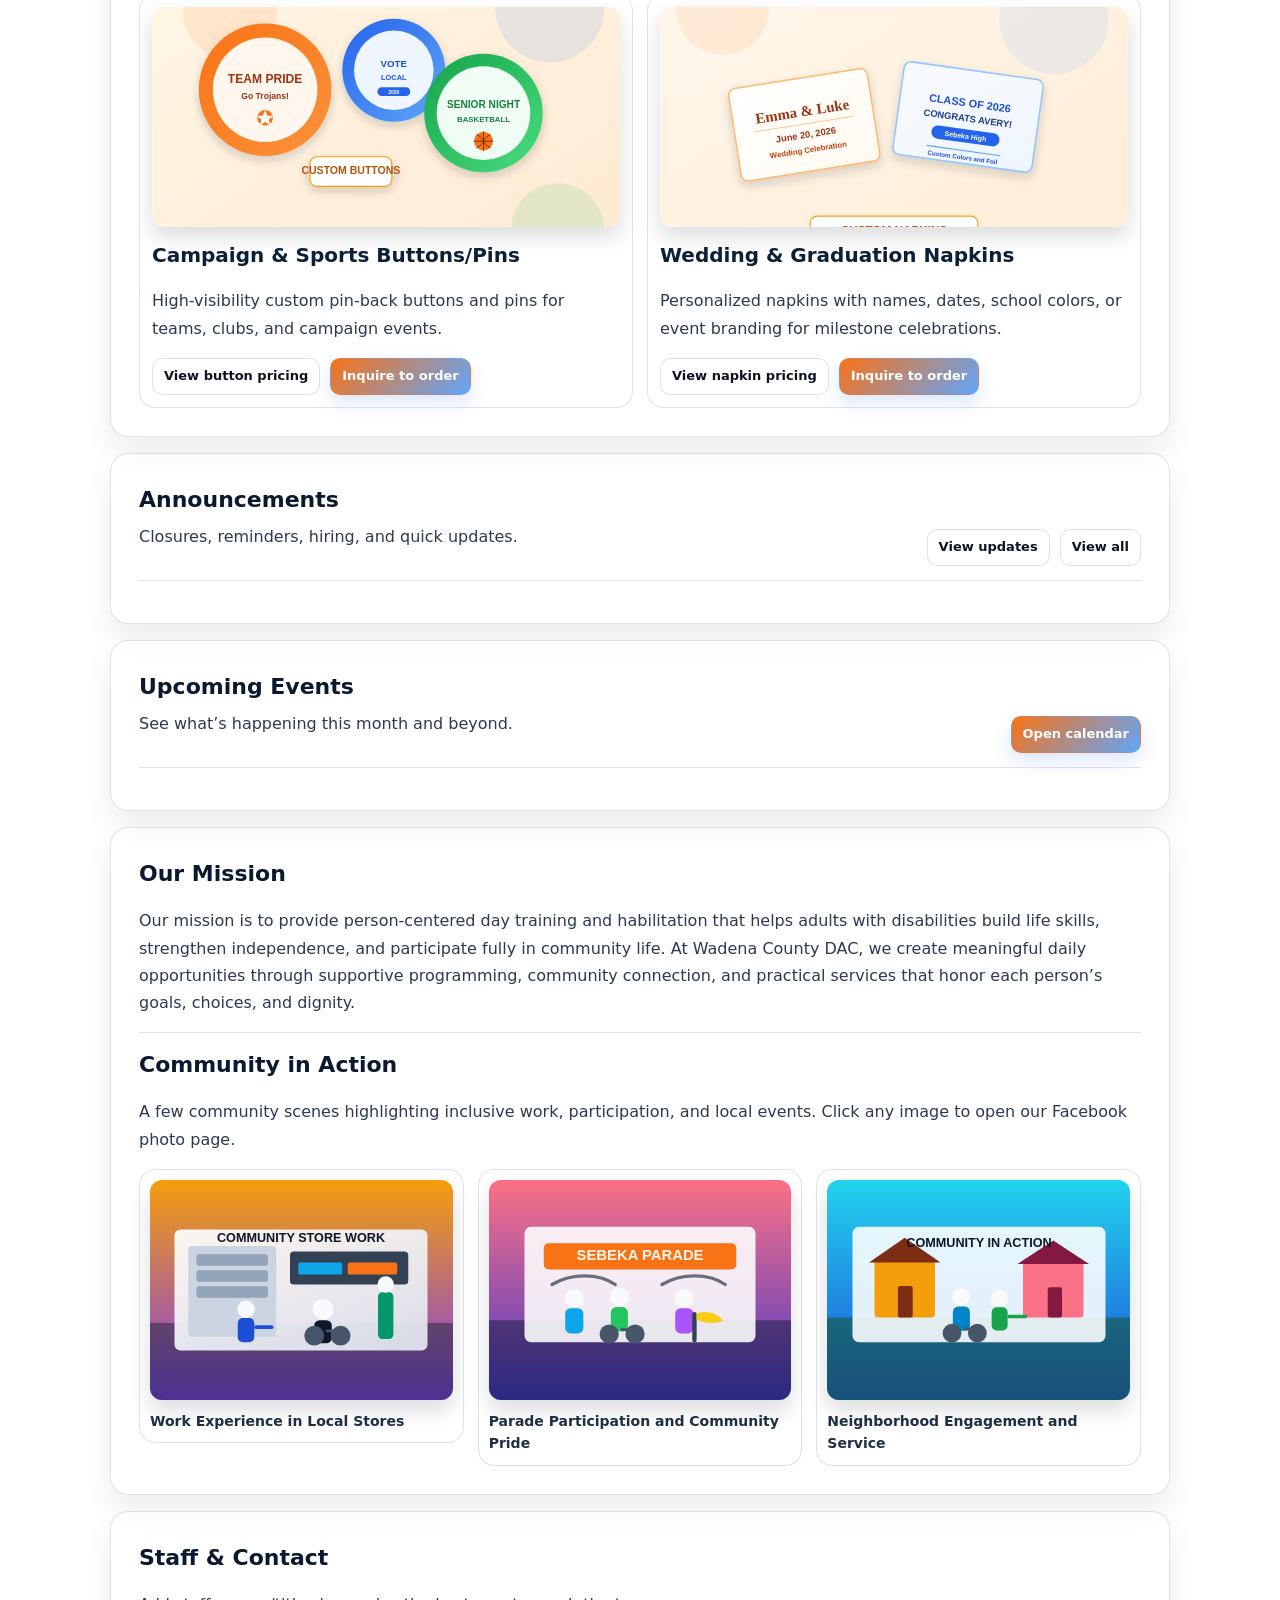
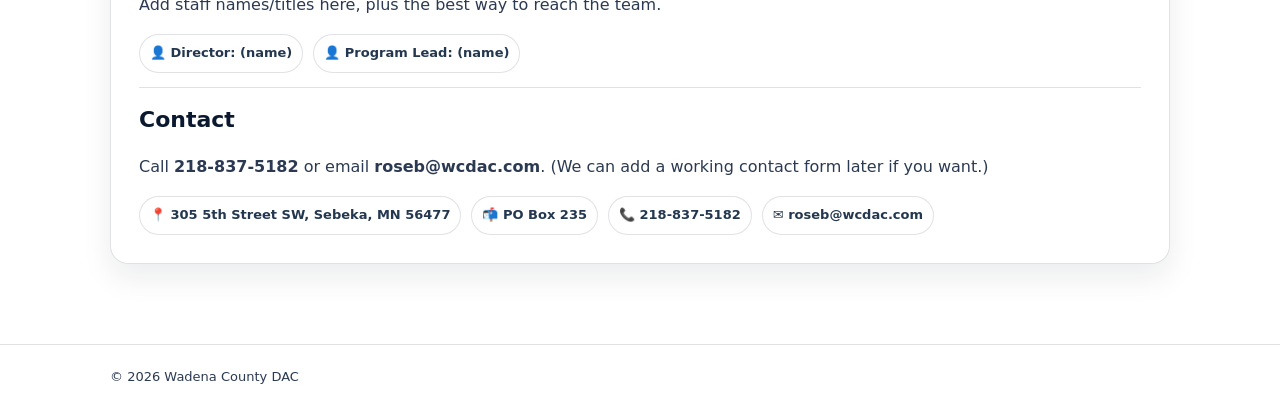
==== commit 567801af: "Add custom products section, pricing page, and inquiry form" ====
--- a/index.html
+++ b/index.html
@@ -37,6 +37,7 @@
       <a href="index.html#programs">Services & Activities</a>
       <a href="index.html#eligibility">Eligibility / Referrals</a>
       <a href="index.html#transportation">Transportation</a>
+      <a href="custom-orders.html">Custom Products</a>
     </div>
   </details>
 
@@ -154,6 +155,39 @@
           <a class="btn primary" href="volunteer.html">Volunteer</a>
           <a class="btn primary" href="apply.html">Apply Now</a>
         </div>
+      </div>
+    </section>
+
+    <!-- CUSTOM PRODUCTS -->
+    <section class="card pad hover section--spaced" id="custom-products">
+      <div class="section-header">
+        <div>
+          <h2>Custom Buttons, Pins & Napkins</h2>
+          <p class="sub">We create custom products for campaigns, sports teams, weddings, graduations, schools, and community events.</p>
+        </div>
+        <a class="btn primary" href="custom-orders.html">Pricing & Inquiry</a>
+      </div>
+
+      <div class="product-grid" aria-label="Custom product options">
+        <article class="product-card">
+          <img class="product-media" src="images/custom-buttons-pins.svg" alt="Custom buttons and pins for campaigns and sports." loading="lazy" />
+          <h3>Campaign & Sports Buttons/Pins</h3>
+          <p class="sub">High-visibility custom pin-back buttons and pins for teams, clubs, and campaign events.</p>
+          <div class="button-group">
+            <a class="btn" href="custom-orders.html#buttons-pins">View button pricing</a>
+            <a class="btn primary" href="custom-orders.html#orderForm">Inquire to order</a>
+          </div>
+        </article>
+
+        <article class="product-card">
+          <img class="product-media" src="images/custom-napkins.svg" alt="Custom wedding and graduation napkins." loading="lazy" />
+          <h3>Wedding & Graduation Napkins</h3>
+          <p class="sub">Personalized napkins with names, dates, school colors, or event branding for milestone celebrations.</p>
+          <div class="button-group">
+            <a class="btn" href="custom-orders.html#napkins">View napkin pricing</a>
+            <a class="btn primary" href="custom-orders.html#orderForm">Inquire to order</a>
+          </div>
+        </article>
       </div>
     </section>
 
--- a/styles.css
+++ b/styles.css
@@ -310,6 +310,41 @@
 }
 .facebook-callout .form-note{margin-top:8px;}
 
+.product-grid{
+  display:grid;
+  grid-template-columns:repeat(2, minmax(0, 1fr));
+  gap:14px;
+  margin-top:14px;
+}
+.product-card{
+  border:1px solid var(--border);
+  border-radius:16px;
+  background: rgba(255,255,255,.28);
+  padding:12px;
+  backdrop-filter: blur(8px) saturate(120%);
+  -webkit-backdrop-filter: blur(8px) saturate(120%);
+}
+.product-card h3{
+  margin:12px 0 8px;
+  color:#0b1f3b;
+  font-size:20px;
+}
+.product-media{
+  width:100%;
+  height:220px;
+  object-fit:cover;
+  border-radius:12px;
+  display:block;
+  box-shadow: 0 10px 20px rgba(15,23,42,.15);
+}
+.price-list{
+  margin:10px 0 0;
+  padding-left:20px;
+  color:#1d2e45;
+  line-height:1.6;
+}
+.price-list li{margin:2px 0;}
+
 hr.sep{border:none; border-top:1px solid var(--border); margin:14px 0}
 
 footer{border-top:1px solid var(--border); padding:22px 0; color: var(--muted); font-size:13px;}
@@ -350,6 +385,8 @@
   .hero-logo{width:min(540px, 100%);} 
   .gallery-grid{grid-template-columns:1fr;}
   .gallery-card img{height:240px;}
+  .product-grid{grid-template-columns:1fr;}
+  .product-media{height:230px;}
   .grid{grid-template-columns: 1fr}
   .grid3{grid-template-columns: 1fr}
   .calendar{gap:8px}
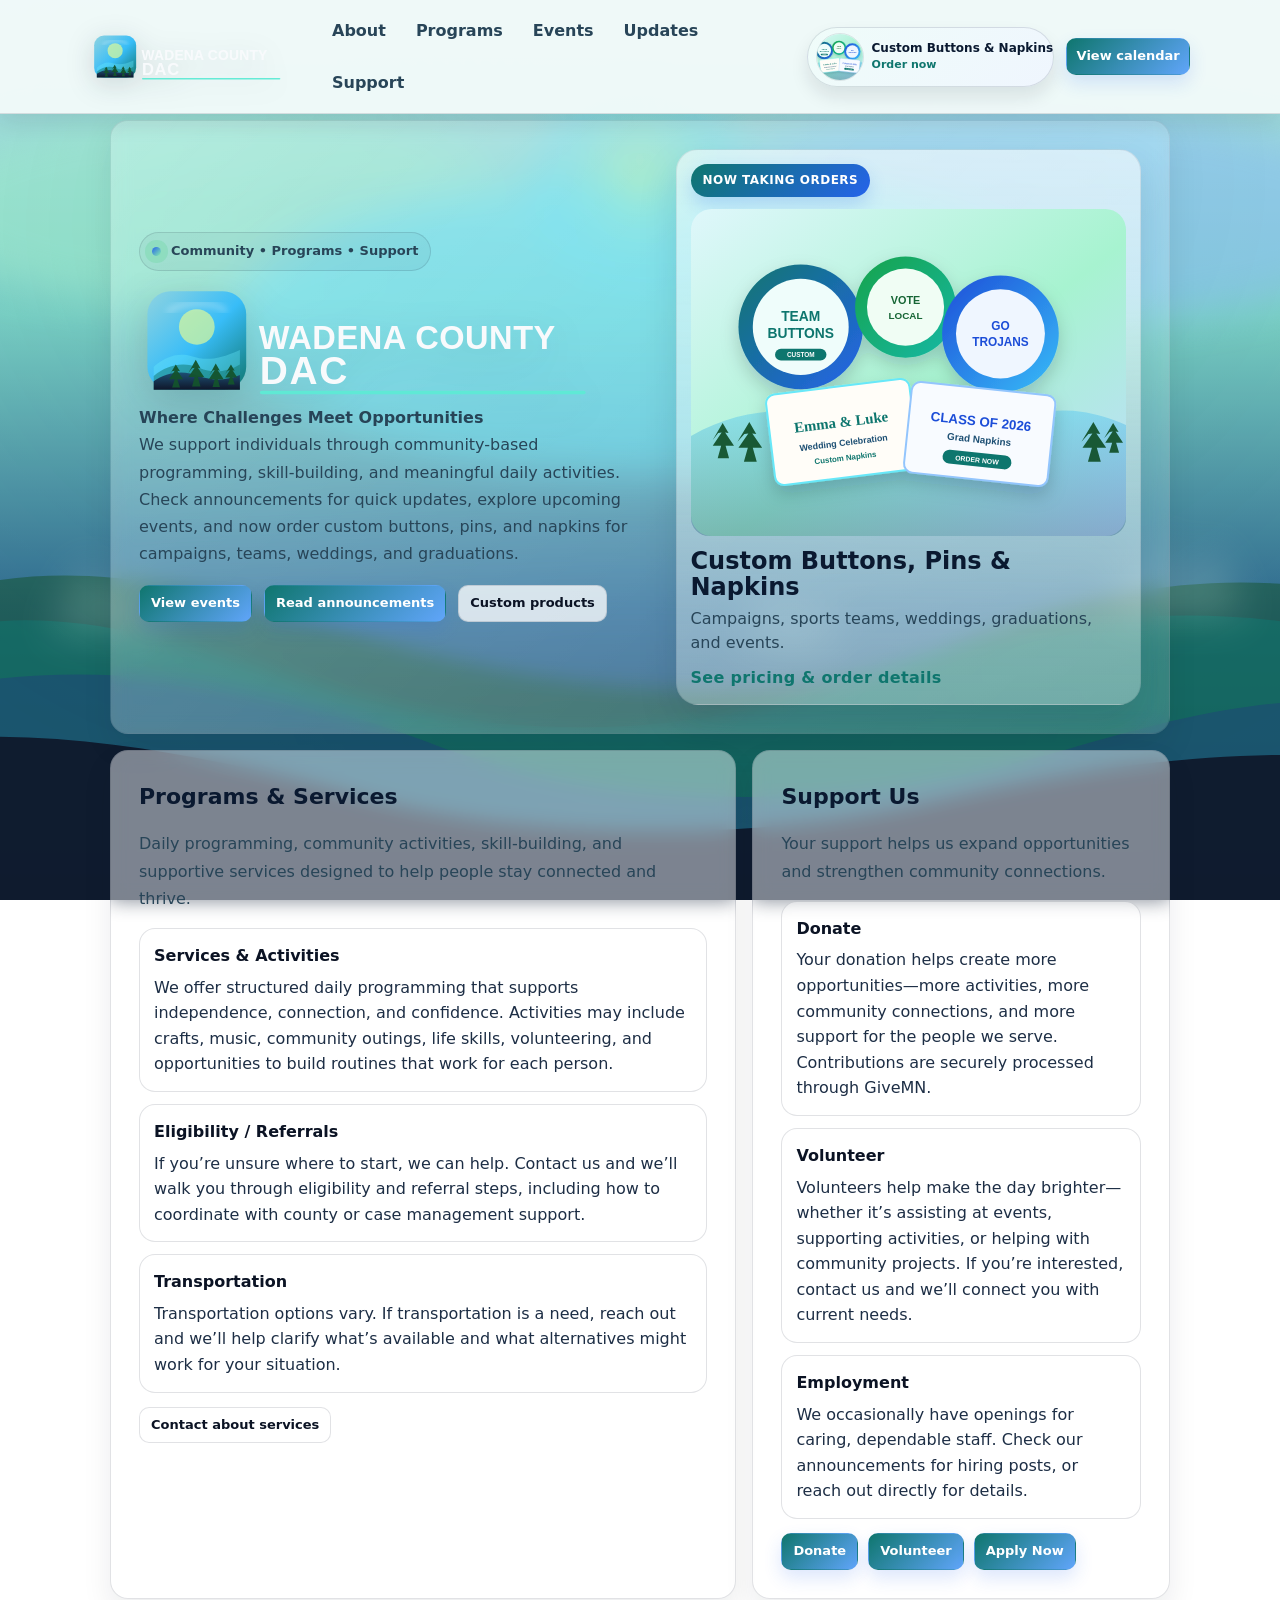
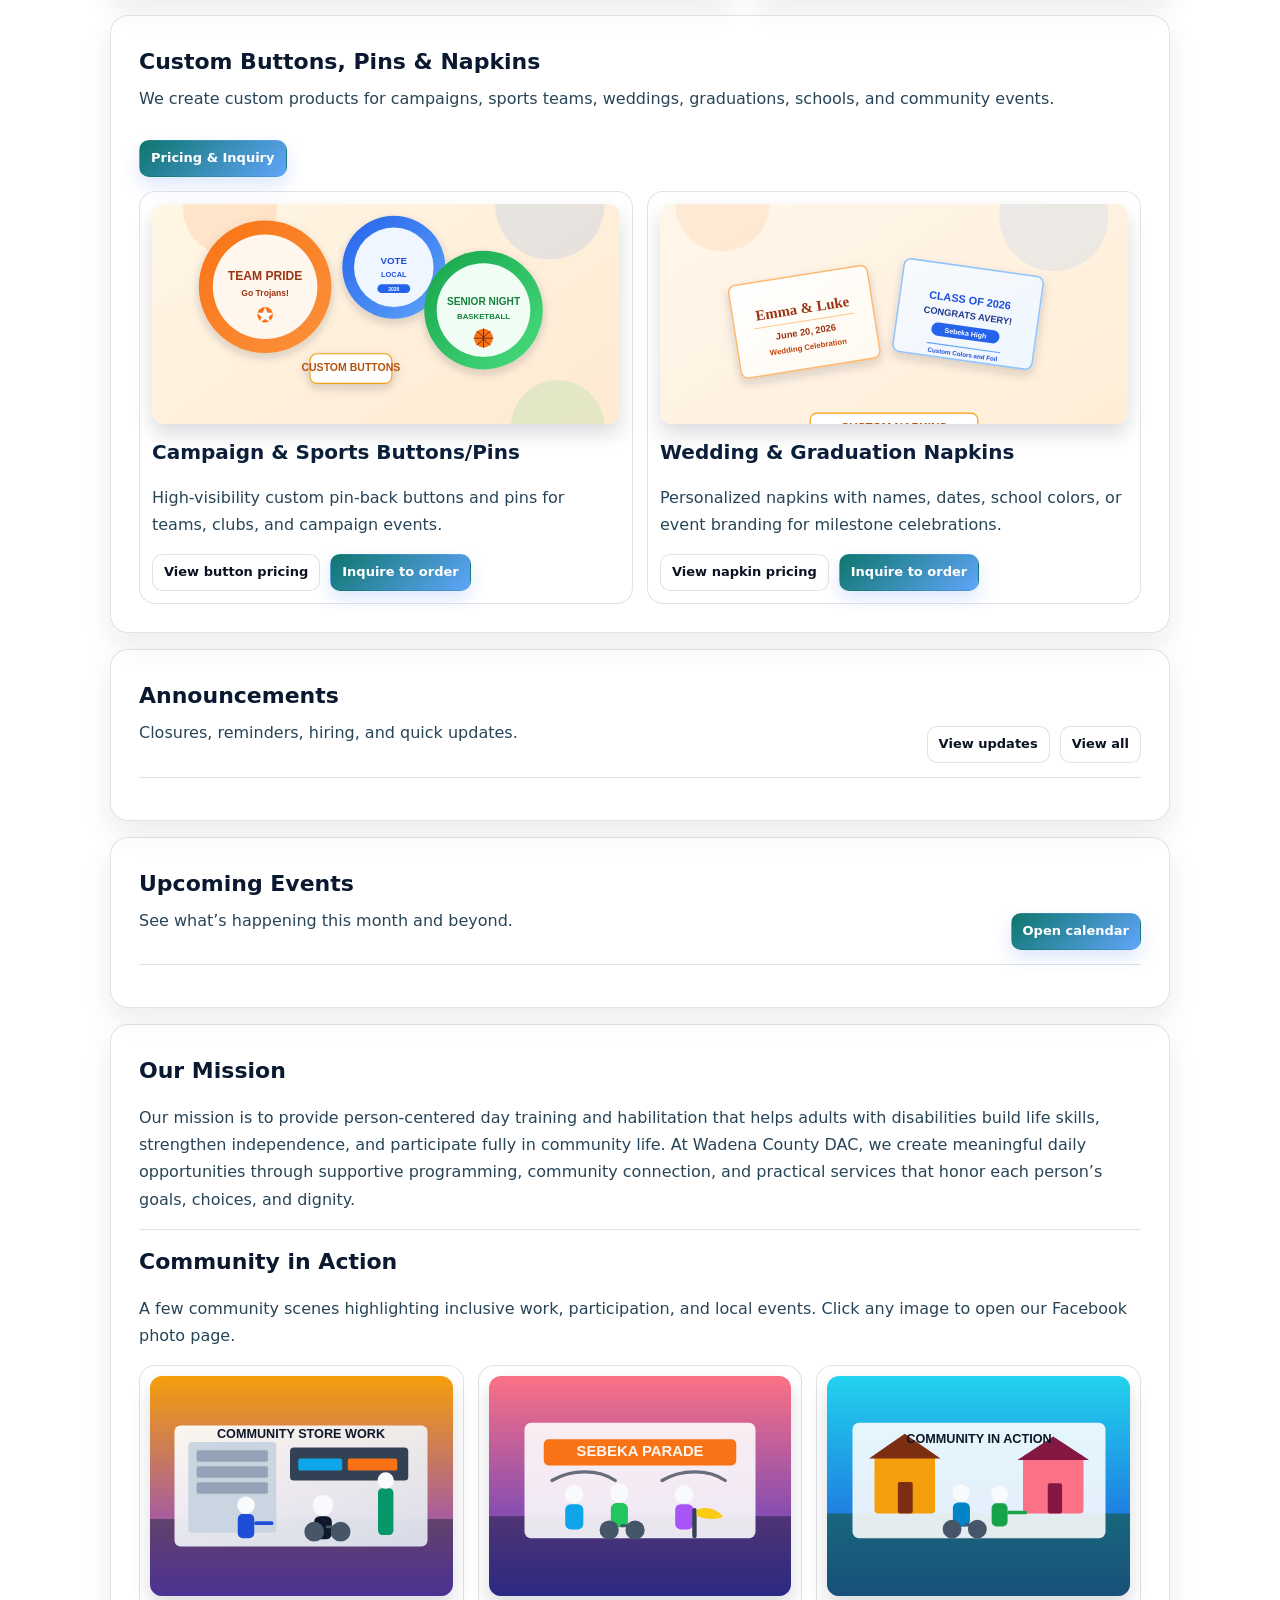
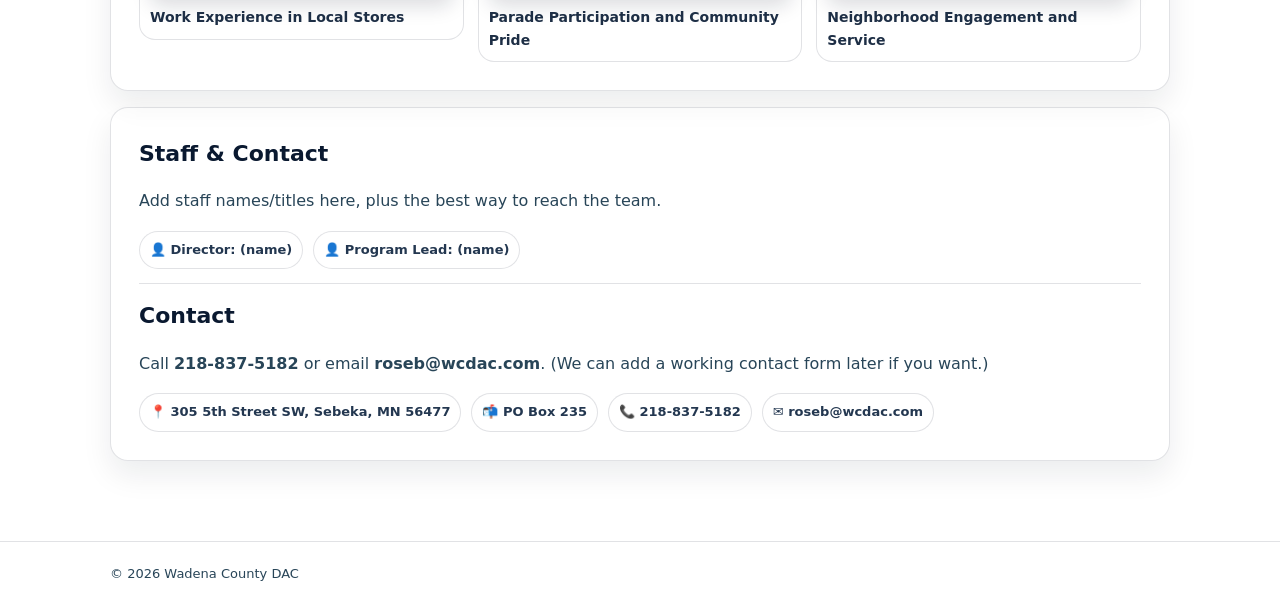
==== commit 1fb8baf6: "Add dynamic hero promo and northern visual updates" ====
--- a/index.html
+++ b/index.html
@@ -55,6 +55,14 @@
 </div>
       </nav>
 
+      <a class="header-mini-promo" href="custom-orders.html" aria-label="Open custom buttons, pins, and napkins page">
+        <img src="images/hero-custom-products.svg" alt="Custom products preview" />
+        <span class="header-mini-copy">
+          <strong>Custom Buttons & Napkins</strong>
+          <span>Order now</span>
+        </span>
+      </a>
+
       <a class="btn primary nav-cta" href="events.html">View calendar</a>
     </div>
   </header>
@@ -64,18 +72,33 @@
 
     <!-- HERO -->
     <section class="card pad hover hero">
-      <div class="kicker"><span class="dot"></span> Community • Programs • Support</div>
-      <img class="hero-logo" src="images/wcdac-logo.svg" alt="Wadena County DAC logo" />
-      <h1 class="sr-only">Wadena County DAC</h1>
-      <p class="sub sub--lead">Where Challenges Meet Opportunities</p>
-      <p class="sub sub--intro">
-        We support individuals through community-based programming, skill-building, and meaningful daily activities.
-        Check announcements for quick updates and use the calendar to see what’s coming up.
-      </p>
-
-      <div class="hero-actions">
-        <a class="btn primary" href="events.html">View events</a>
-        <a class="btn primary" href="announcements.html">Read announcements</a>
+      <div class="hero-layout">
+        <div class="hero-copy">
+          <div class="kicker"><span class="dot"></span> Community • Programs • Support</div>
+          <img class="hero-logo" src="images/wcdac-logo.svg" alt="Wadena County DAC logo" />
+          <h1 class="sr-only">Wadena County DAC</h1>
+          <p class="sub sub--lead">Where Challenges Meet Opportunities</p>
+          <p class="sub sub--intro">
+            We support individuals through community-based programming, skill-building, and meaningful daily activities.
+            Check announcements for quick updates, explore upcoming events, and now order custom buttons, pins, and napkins for campaigns, teams, weddings, and graduations.
+          </p>
+
+          <div class="hero-actions">
+            <a class="btn primary" href="events.html">View events</a>
+            <a class="btn primary" href="announcements.html">Read announcements</a>
+            <a class="btn" href="custom-orders.html">Custom products</a>
+          </div>
+        </div>
+
+        <a class="hero-spotlight" href="custom-orders.html" aria-label="Open custom buttons, pins, and napkins pricing and inquiry page">
+          <div class="hero-spotlight-badge">Now taking orders</div>
+          <img class="hero-spotlight-art" src="images/hero-custom-products.svg" alt="Graphic preview of custom buttons, pins, and napkins." loading="eager" />
+          <div class="hero-spotlight-copy">
+            <div class="hero-spotlight-title">Custom Buttons, Pins & Napkins</div>
+            <div class="hero-spotlight-text">Campaigns, sports teams, weddings, graduations, and events.</div>
+            <div class="hero-spotlight-link">See pricing & order details</div>
+          </div>
+        </a>
       </div>
     </section>
 
--- a/styles.css
+++ b/styles.css
@@ -1,10 +1,10 @@
 :root{
-  --bg: #f4f6fb;
+  --bg: #eaf4f2;
   --panel: #ffffff;
   --text: #0b1324;
-  --muted: #2b3a52;
-  --brand: #f97316;
-  --brand2: #8b5cf6;
+  --muted: #284558;
+  --brand: #0f766e;
+  --brand2: #2563eb;
   --border: rgba(15,23,42,.12);
   --shadow: 0 14px 30px rgba(15,23,42,.08);
   --shadow2: 0 18px 44px rgba(15,23,42,.12);
@@ -27,7 +27,7 @@
   line-height:1.6;
   background:
     url("images/watercolor-bg.svg"),
-    linear-gradient(180deg, #fff7eb, var(--bg));
+    linear-gradient(180deg, #edf8f8, var(--bg));
   background-attachment: fixed;
   background-size: cover;
   background-position: center;
@@ -39,9 +39,9 @@
   content: "";
   position: fixed;
   inset: 0;
-  background: radial-gradient(circle at 25% 25%, rgba(249, 115, 22, .24), transparent 55%),
-              radial-gradient(circle at 75% 20%, rgba(139, 92, 246, .18), transparent 60%),
-              radial-gradient(circle at 50% 65%, rgba(59, 130, 246, .15), transparent 55%);
+  background: radial-gradient(circle at 25% 25%, rgba(14, 116, 144, .22), transparent 55%),
+              radial-gradient(circle at 75% 20%, rgba(15, 118, 110, .18), transparent 60%),
+              radial-gradient(circle at 50% 65%, rgba(37, 99, 235, .14), transparent 55%);
   opacity: 0.5;
   pointer-events: none;
   z-index: -1;
@@ -74,7 +74,7 @@
   left:0;
   right:0;
   z-index:1000;
-  background: rgba(255,250,244,.96);
+  background: rgba(242,250,249,.96);
   border-bottom:1px solid var(--border);
   box-shadow: 0 8px 22px rgba(15,23,42,.10);
   isolation: isolate;
@@ -148,9 +148,58 @@
 
 .nav-cta{white-space:nowrap; opacity: 1; pointer-events: auto; transition: opacity .22s ease;}
 
+.header-mini-promo{
+  display:flex;
+  align-items:center;
+  gap:8px;
+  padding:5px 8px;
+  border-radius:999px;
+  border:1px solid rgba(15,23,42,.12);
+  background: linear-gradient(135deg, rgba(239,253,250,.92), rgba(239,246,255,.92));
+  box-shadow: 0 10px 18px rgba(15,23,42,.10);
+  min-width:0;
+  max-width:320px;
+  opacity:0;
+  transform: translateY(-8px) scale(.98);
+  pointer-events:none;
+  transition: opacity .22s ease, transform .22s ease, box-shadow .22s ease;
+}
+.header-mini-promo:hover{box-shadow: 0 14px 24px rgba(15,23,42,.14);}
+.header-mini-promo img{
+  width:48px;
+  height:48px;
+  object-fit:cover;
+  border-radius:50%;
+  border:1px solid rgba(15,23,42,.10);
+  flex:0 0 auto;
+}
+.header-mini-copy{
+  display:flex;
+  flex-direction:column;
+  line-height:1.1;
+  white-space:nowrap;
+}
+.header-mini-copy strong{
+  color:#0a1930;
+  font-size:12px;
+  font-weight:800;
+}
+.header-mini-copy span{
+  color:#0f766e;
+  font-size:11px;
+  font-weight:700;
+  margin-top:3px;
+}
+.site-header.show-mini-promo .header-mini-promo{
+  opacity:1;
+  transform: translateY(0) scale(1);
+  pointer-events:auto;
+}
+
 /* Mobile navigation */
 @media (max-width: 900px){
   :root{--header-offset: 72px;}
+  .header-mini-promo{display:none;}
   .nav-toggle{display:block;}
   .primary-nav{
     position: absolute;
@@ -195,9 +244,24 @@
   cursor:pointer;
   font-size:13px;
   font-weight:600;
-  transition: transform .18s ease, box-shadow .18s ease, background .2s ease;
+  position:relative;
+  overflow:hidden;
+  transition: transform .18s ease, box-shadow .18s ease, background .2s ease, border-color .18s ease;
 }
 .btn:hover{transform: translateY(-1px); box-shadow: 0 8px 16px rgba(15,23,42,.10);}
+.btn::after{
+  content:"";
+  position:absolute;
+  inset:-35% auto auto -20%;
+  width:70px;
+  height:170%;
+  background: linear-gradient(90deg, rgba(255,255,255,0), rgba(255,255,255,.45), rgba(255,255,255,0));
+  transform: translateX(-160%) rotate(18deg);
+  pointer-events:none;
+  opacity:0;
+}
+.btn:hover{transform: translateY(-1px); box-shadow: 0 10px 20px rgba(15,23,42,.12); border-color: rgba(37,99,235,.22);}
+.btn:hover::after{transform: translateX(360%) rotate(18deg); opacity:1; transition: transform .7s ease, opacity .25s ease;}
 .btn:active{transform: translateY(0px)}
 .btn.primary{
   background: linear-gradient(135deg, var(--brand), #60a5fa);
@@ -205,7 +269,7 @@
   color:#fff;
   box-shadow: 0 8px 18px rgba(37,99,235,.16);
 }
-.btn.primary:hover{box-shadow: 0 10px 22px rgba(37,99,235,.20)}
+.btn.primary:hover{box-shadow: 0 0 0 3px rgba(94,234,212,.16), 0 12px 26px rgba(37,99,235,.24);}
 
 .btn--sm{padding:6px 10px; font-size:12px;}
 .btn--ghost{background: rgba(255,255,255,.2); border-color: rgba(255,255,255,.3);}
@@ -244,6 +308,8 @@
   background: linear-gradient(135deg, rgba(255,255,255,.32), rgba(255,255,255,.18));
   border: 1px solid rgba(15,23,42,.08);
 }
+.hero-layout{display:grid; grid-template-columns:minmax(0, 1.05fr) minmax(300px, .95fr); gap:22px; align-items:center;}
+.hero-copy{min-width:0;}
 .hero-logo{
   display:block;
   width:min(620px, 100%);
@@ -254,6 +320,38 @@
 .hero h1{margin:14px 0 10px;}
 .hero .sub{margin:0;}
 .hero .hero-actions{display:flex; gap:12px; flex-wrap:wrap; margin-top:18px;}
+.hero-spotlight{
+  display:block;
+  padding:14px;
+  border-radius:22px;
+  border:1px solid rgba(15,23,42,.08);
+  background: linear-gradient(180deg, rgba(255,255,255,.58), rgba(240,253,250,.32));
+  box-shadow: 0 18px 40px rgba(15,23,42,.12);
+}
+.hero-spotlight-badge{
+  display:inline-flex;
+  align-items:center;
+  padding:7px 12px;
+  border-radius:999px;
+  background: linear-gradient(135deg, #0f766e, #2563eb);
+  color:#fff;
+  font-size:12px;
+  font-weight:800;
+  letter-spacing:.04em;
+  text-transform:uppercase;
+  box-shadow: 0 8px 18px rgba(37,99,235,.2);
+}
+.hero-spotlight-art{
+  display:block;
+  width:100%;
+  height:auto;
+  margin-top:12px;
+  border-radius:18px;
+}
+.hero-spotlight-copy{margin-top:12px;}
+.hero-spotlight-title{font-size:24px; font-weight:900; color:#0a1930; line-height:1.1;}
+.hero-spotlight-text{margin-top:6px; color:#284558; line-height:1.5;}
+.hero-spotlight-link{margin-top:10px; color:#0f766e; font-weight:800; letter-spacing:.02em;}
 
 .kicker{display:inline-flex; align-items:center; gap:10px; padding:8px 12px; border-radius:999px; border:1px solid var(--border); background: rgba(15,23,42,.04); color: var(--muted); font-weight:800; font-size:13px;}
 .dot{width:9px; height:9px; border-radius:50%; background: linear-gradient(135deg, var(--brand2), #86efac); box-shadow: 0 0 0 7px rgba(34,197,94,.14);}
@@ -268,8 +366,33 @@
 .grid3{display:grid; grid-template-columns: repeat(3, 1fr); gap:16px; margin-top:16px}
 .list{display:grid; gap:10px}
 .item{padding:14px; border-radius:16px; border:1px solid var(--border); background: rgba(255,255,255,.28); backdrop-filter: blur(8px) saturate(120%); -webkit-backdrop-filter: blur(8px) saturate(120%); transition: transform .18s ease, box-shadow .18s ease, border-color .18s ease;}
-.item:hover{transform: translateY(-2px); box-shadow: 0 12px 26px rgba(15,23,42,.08); border-color: rgba(37,99,235,.18);}
+.item:hover{transform: translateY(-3px); box-shadow: 0 14px 30px rgba(15,23,42,.10); border-color: rgba(37,99,235,.22);}
 .item-link{display:block; color:inherit;}
+.item-link,
+.gallery-link,
+.product-card,
+.card.hover,
+.links > a,
+.dd > summary{position:relative;}
+.item-link::before,
+.gallery-card::before,
+.product-card::before,
+.card.hover::before{
+  content:"";
+  position:absolute;
+  inset:0;
+  border-radius:inherit;
+  background: radial-gradient(circle at 15% 18%, rgba(255,255,255,.32), transparent 34%), radial-gradient(circle at 82% 20%, rgba(94,234,212,.16), transparent 32%);
+  opacity:0;
+  transition: opacity .22s ease;
+  pointer-events:none;
+}
+.item-link:hover::before,
+.item-link:focus-visible::before,
+.gallery-link:hover .gallery-card::before,
+.gallery-link:focus-visible .gallery-card::before,
+.product-card:hover::before,
+.card.hover:hover::before{opacity:1;}
 .item-link:focus-visible{outline:none; box-shadow: 0 0 0 3px rgba(37,99,235,.22), 0 12px 26px rgba(15,23,42,.08); border-color: rgba(37,99,235,.35);}
 .item .top{display:flex; justify-content:space-between; gap:10px; flex-wrap:wrap}
 .item .title{font-weight:850}
@@ -293,7 +416,10 @@
   background: rgba(255,255,255,.24);
   backdrop-filter: blur(8px) saturate(120%);
   -webkit-backdrop-filter: blur(8px) saturate(120%);
-}
+  position:relative;
+  transition: transform .2s ease, box-shadow .2s ease, border-color .2s ease;
+}
+.gallery-link:hover .gallery-card{transform: translateY(-4px); box-shadow: 0 16px 30px rgba(15,23,42,.14); border-color: rgba(37,99,235,.24);}
 .gallery-card img{
   display:block;
   width:100%;
@@ -323,7 +449,9 @@
   padding:12px;
   backdrop-filter: blur(8px) saturate(120%);
   -webkit-backdrop-filter: blur(8px) saturate(120%);
-}
+  transition: transform .2s ease, box-shadow .2s ease, border-color .2s ease;
+}
+.product-card:hover{transform: translateY(-4px); box-shadow: 0 16px 30px rgba(15,23,42,.12); border-color: rgba(37,99,235,.24);}
 .product-card h3{
   margin:12px 0 8px;
   color:#0b1f3b;
@@ -383,6 +511,7 @@
 @media (max-width: 900px){
   .brand-logo{width:min(170px, 46vw);} 
   .hero-logo{width:min(540px, 100%);} 
+  .hero-layout{grid-template-columns:1fr; gap:16px;}
   .gallery-grid{grid-template-columns:1fr;}
   .gallery-card img{height:240px;}
   .product-grid{grid-template-columns:1fr;}
@@ -399,7 +528,8 @@
 .dd > summary::-webkit-details-marker{display:none}
 .dd > summary:hover{color:var(--text); background:rgba(15,23,42,.04); transform: translateY(-1px);}
 .links > a{display:inline-flex; align-items:center; color:var(--muted); padding:8px 10px; border-radius:12px; transition: background .2s ease, transform .2s ease, color .2s ease; font-weight:700;}
-.links > a:hover{color:var(--text); background:rgba(15,23,42,.04); transform: translateY(-1px);}
+.links > a:hover{color:var(--text); background:rgba(15,23,42,.05); box-shadow: 0 0 0 1px rgba(94,234,212,.16) inset; transform: translateY(-1px);}
+.dd > summary:hover{box-shadow: 0 0 0 1px rgba(94,234,212,.16) inset;}
 .dd-menu{position:absolute; top: calc(100% + 10px); left: 0; min-width: 220px; padding:10px; border-radius:14px; border:1px solid var(--border); background: rgba(255,255,255,.95); box-shadow: var(--shadow2); display:grid; gap:6px;}
 .dd-menu a{padding:10px 10px; border-radius:12px; color:var(--text); font-weight:650;}
 
@@ -461,4 +591,34 @@
 .form-success .fs-body{color:#166534;font-size:14px;line-height:1.6;}
 @media(max-width:900px){
   .form-row,.form-row-3{grid-template-columns:1fr;}
+}
+
+/* Motion polish */
+.reveal-on-scroll{
+  opacity:0;
+  transform: translateY(20px) scale(.985);
+  transition: opacity .55s ease, transform .55s ease;
+}
+.reveal-on-scroll.is-visible{
+  opacity:1;
+  transform: translateY(0) scale(1);
+}
+
+@media (prefers-reduced-motion: reduce){
+  .reveal-on-scroll,
+  .reveal-on-scroll.is-visible,
+  .btn,
+  .item,
+  .gallery-card,
+  .product-card,
+  .links > a,
+  .dd > summary{
+    transition:none !important;
+    transform:none !important;
+  }
+  .btn::after,
+  .item-link::before,
+  .gallery-card::before,
+  .product-card::before,
+  .card.hover::before{display:none;}
 }
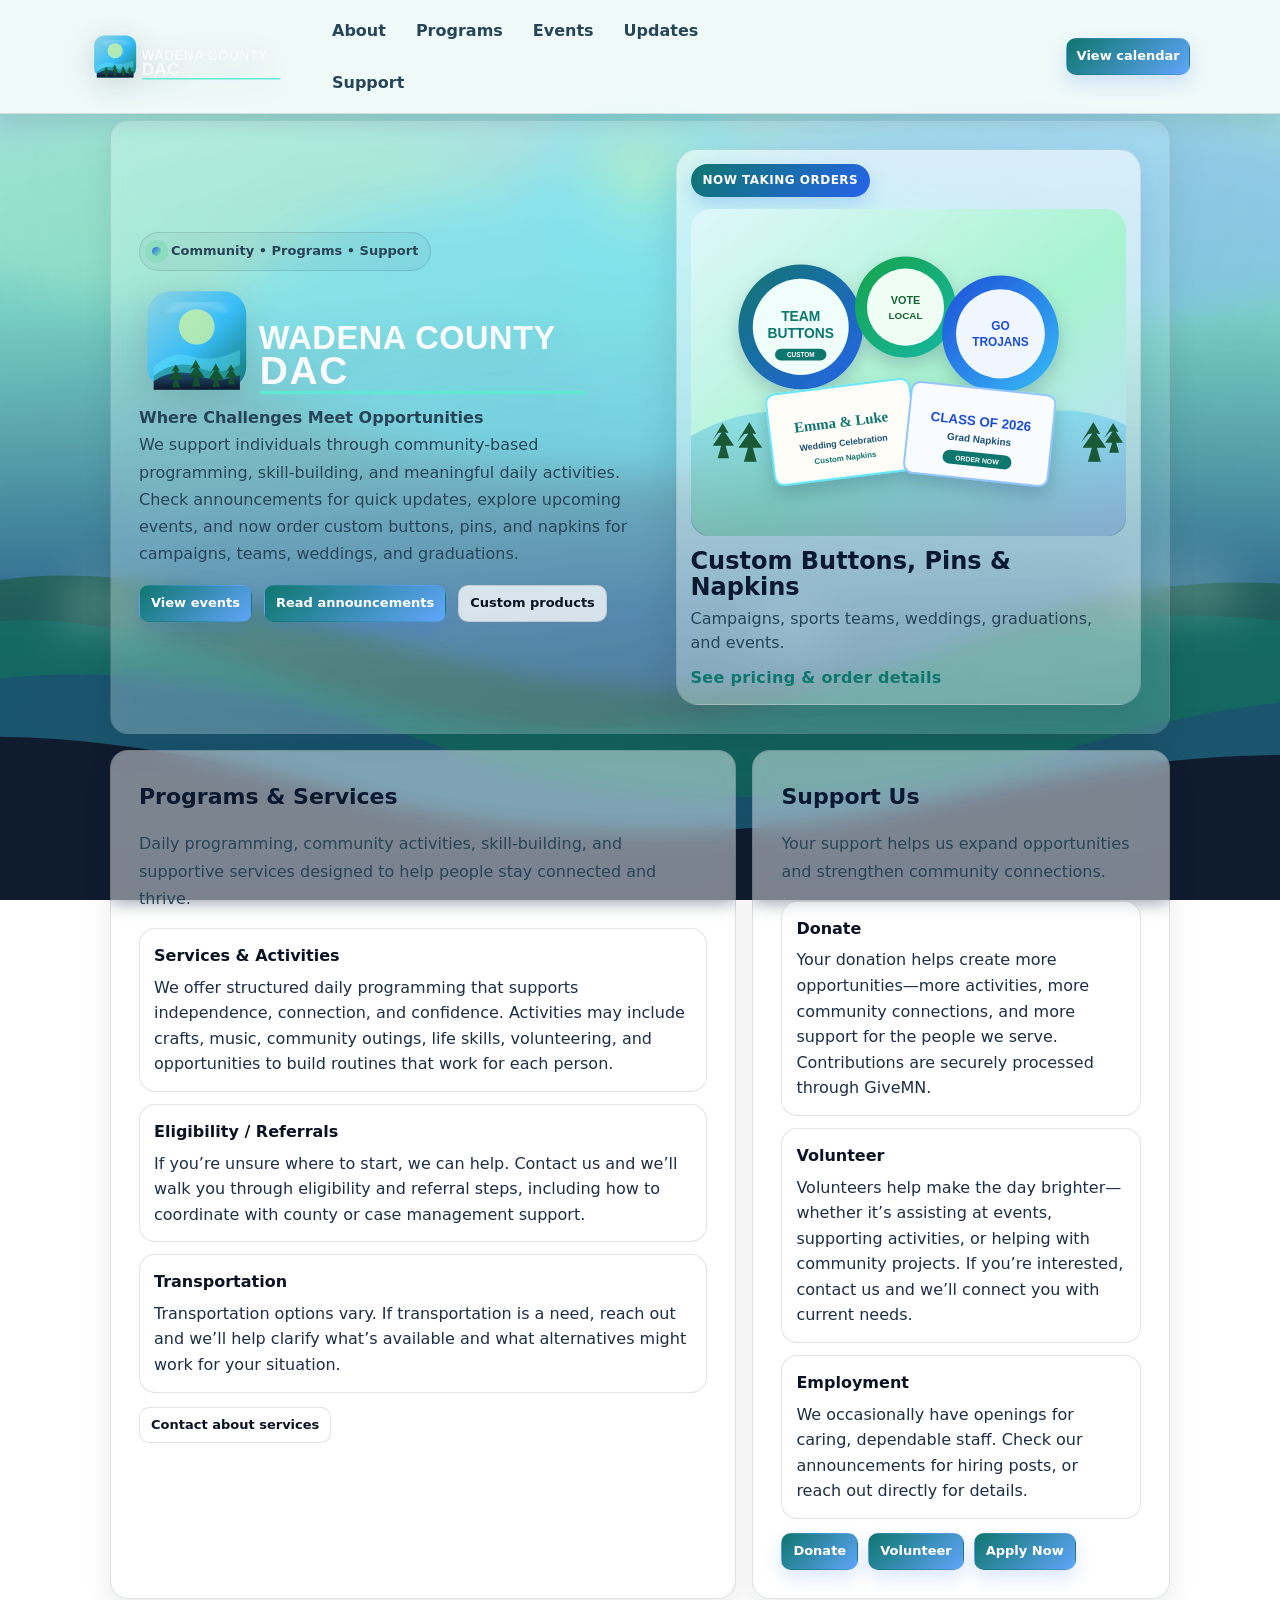
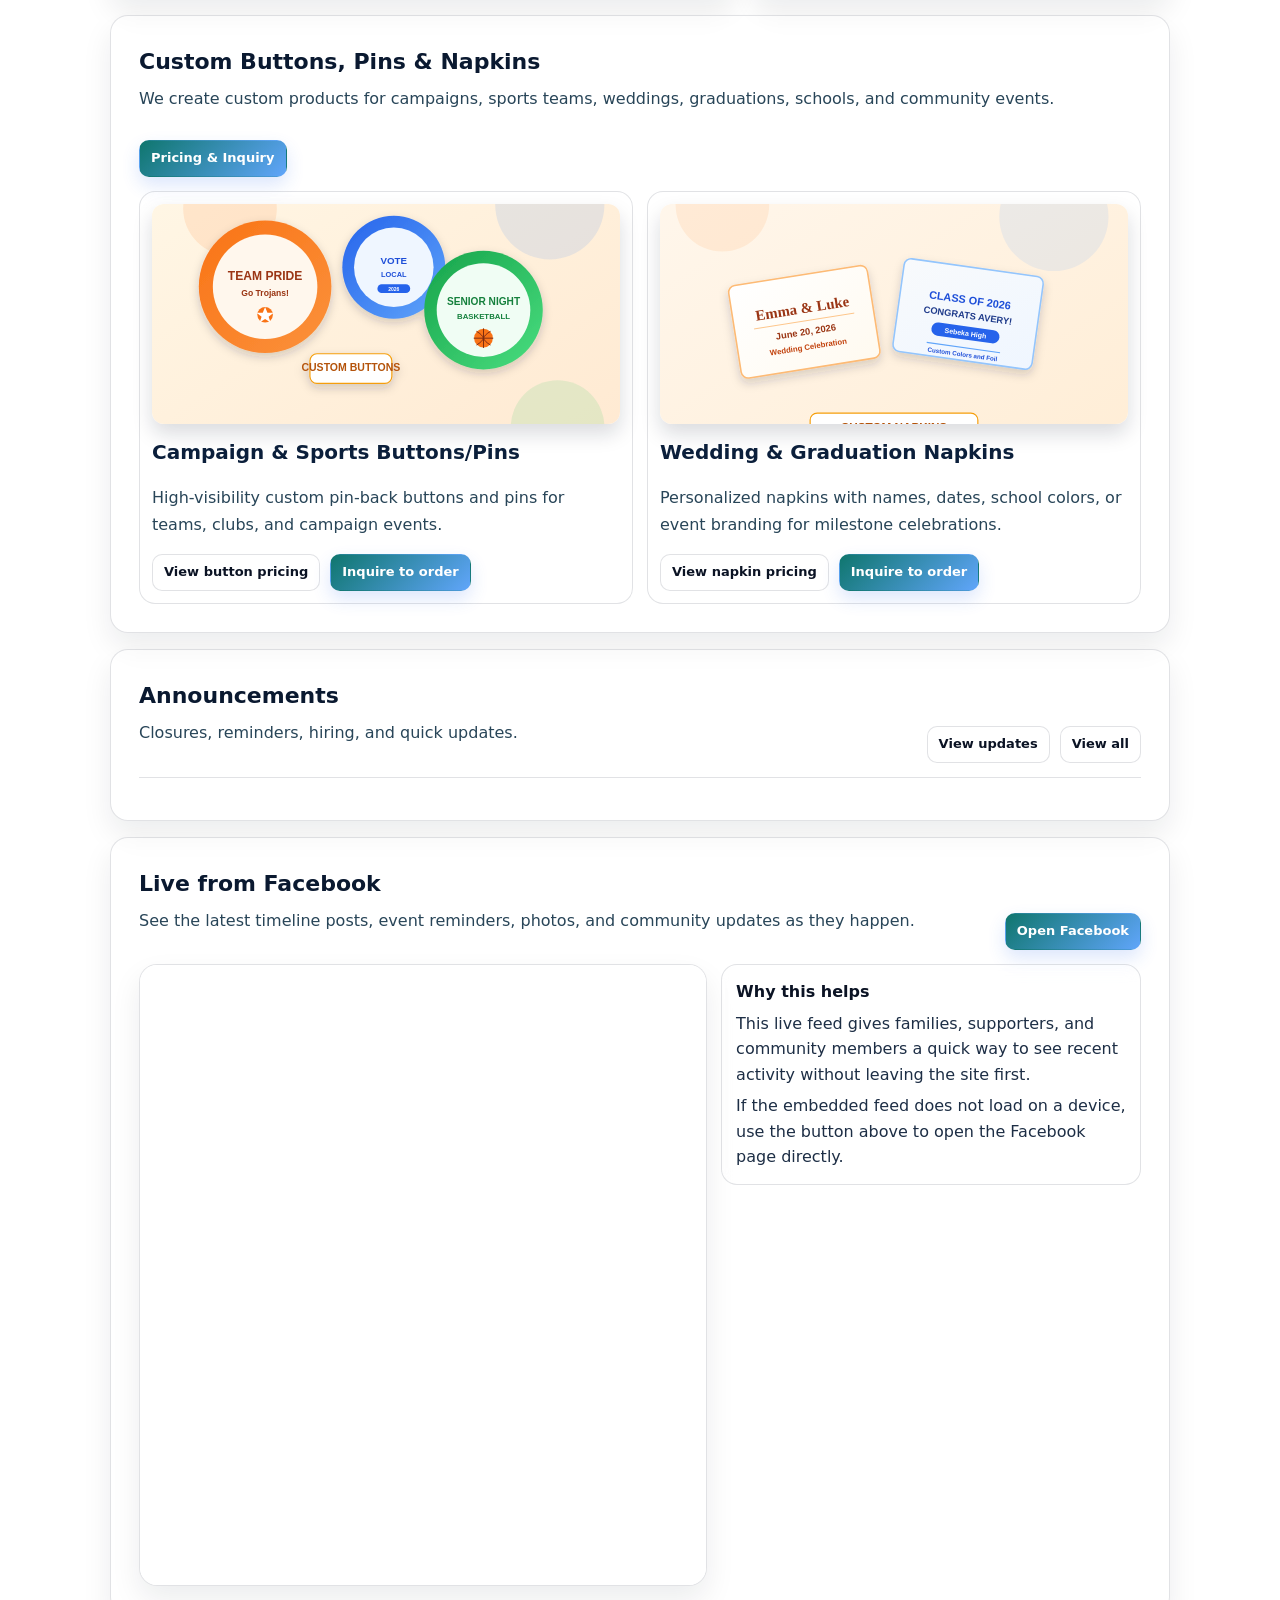
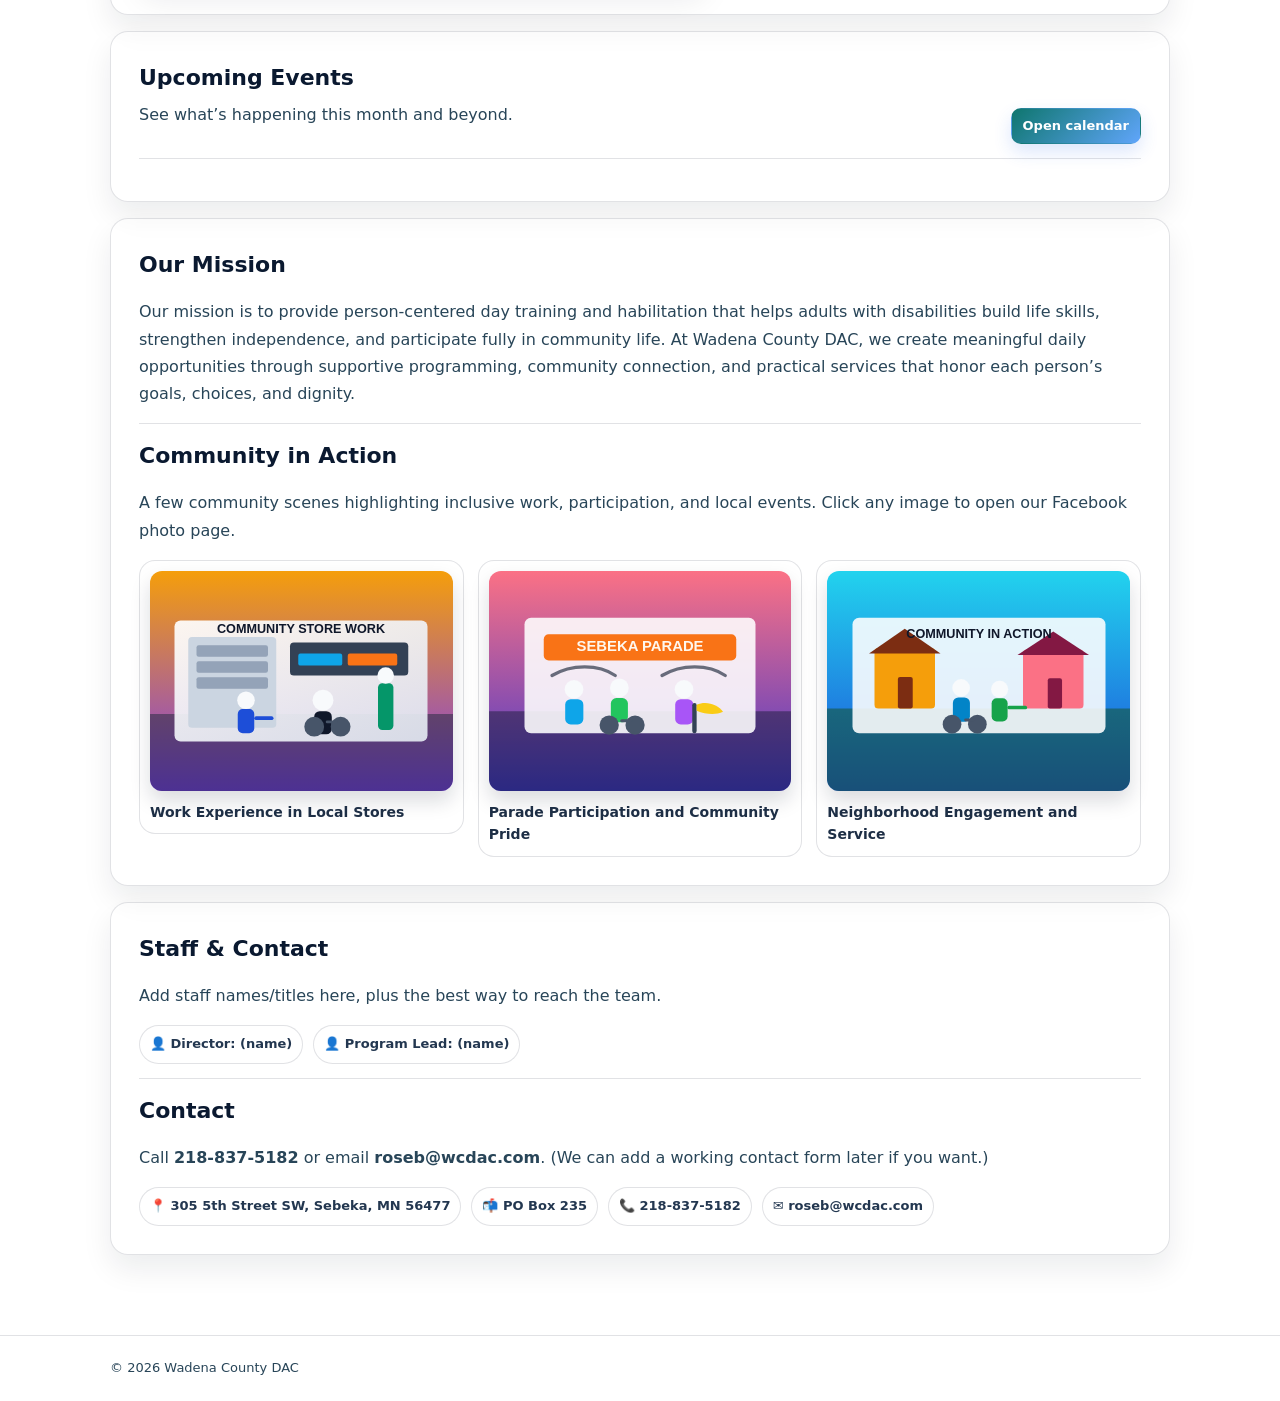
==== commit 3621010b: "Add live Facebook feed section" ====
--- a/index.html
+++ b/index.html
@@ -229,6 +229,39 @@
 
       <hr class="sep" />
       <div id="homeAnnouncements" class="list"></div>
+    </section>
+
+    <section class="card pad hover section--spaced" id="facebook-feed">
+      <div class="section-header">
+        <div>
+          <h2>Live from Facebook</h2>
+          <p class="sub">See the latest timeline posts, event reminders, photos, and community updates as they happen.</p>
+        </div>
+        <a class="btn primary" data-facebook-page-link href="#">Open Facebook</a>
+      </div>
+
+      <div class="facebook-feed-grid">
+        <div class="facebook-frame-wrap">
+          <iframe
+            title="Wadena County DAC Facebook feed"
+            data-facebook-page-embed
+            data-height="620"
+            loading="lazy"
+            allow="clipboard-write; encrypted-media; picture-in-picture; web-share"
+            referrerpolicy="strict-origin-when-cross-origin"
+            scrolling="no"></iframe>
+        </div>
+
+        <div class="item">
+          <div class="title">Why this helps</div>
+          <div class="body">
+            This live feed gives families, supporters, and community members a quick way to see recent activity without leaving the site first.
+          </div>
+          <div class="body mt-2">
+            If the embedded feed does not load on a device, use the button above to open the Facebook page directly.
+          </div>
+        </div>
+      </div>
     </section>
 
     <!-- EVENTS PREVIEW -->
--- a/styles.css
+++ b/styles.css
@@ -473,6 +473,29 @@
 }
 .price-list li{margin:2px 0;}
 
+.facebook-feed-grid{
+  display:grid;
+  grid-template-columns:minmax(0, 1.15fr) minmax(260px, .85fr);
+  gap:14px;
+  margin-top:14px;
+  align-items:start;
+}
+.facebook-frame-wrap{
+  border-radius:18px;
+  overflow:hidden;
+  border:1px solid var(--border);
+  background: rgba(255,255,255,.34);
+  box-shadow: 0 14px 30px rgba(15,23,42,.08);
+  min-height:620px;
+}
+.facebook-frame-wrap iframe{
+  display:block;
+  width:100%;
+  min-height:620px;
+  border:0;
+  background:#fff;
+}
+
 hr.sep{border:none; border-top:1px solid var(--border); margin:14px 0}
 
 footer{border-top:1px solid var(--border); padding:22px 0; color: var(--muted); font-size:13px;}
@@ -516,6 +539,9 @@
   .gallery-card img{height:240px;}
   .product-grid{grid-template-columns:1fr;}
   .product-media{height:230px;}
+  .facebook-feed-grid{grid-template-columns:1fr;}
+  .facebook-frame-wrap,
+  .facebook-frame-wrap iframe{min-height:540px;}
   .grid{grid-template-columns: 1fr}
   .grid3{grid-template-columns: 1fr}
   .calendar{gap:8px}
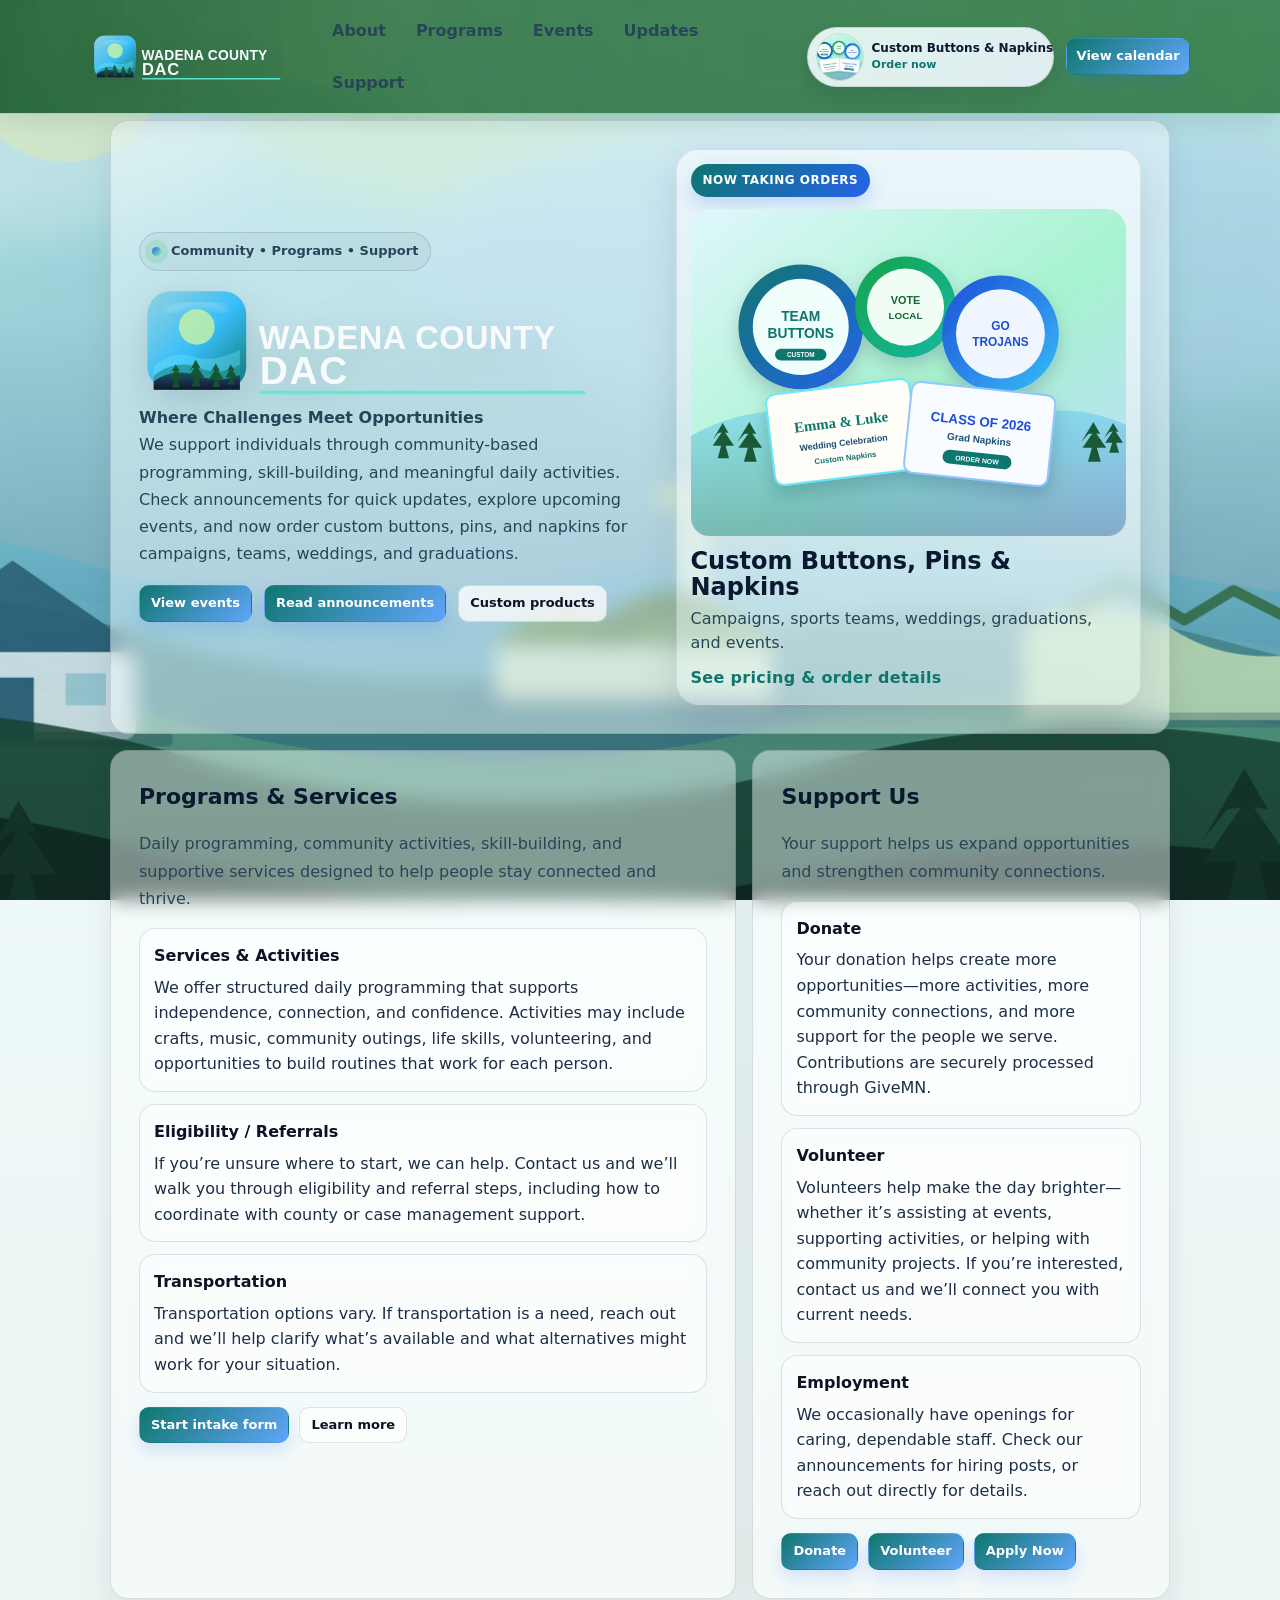
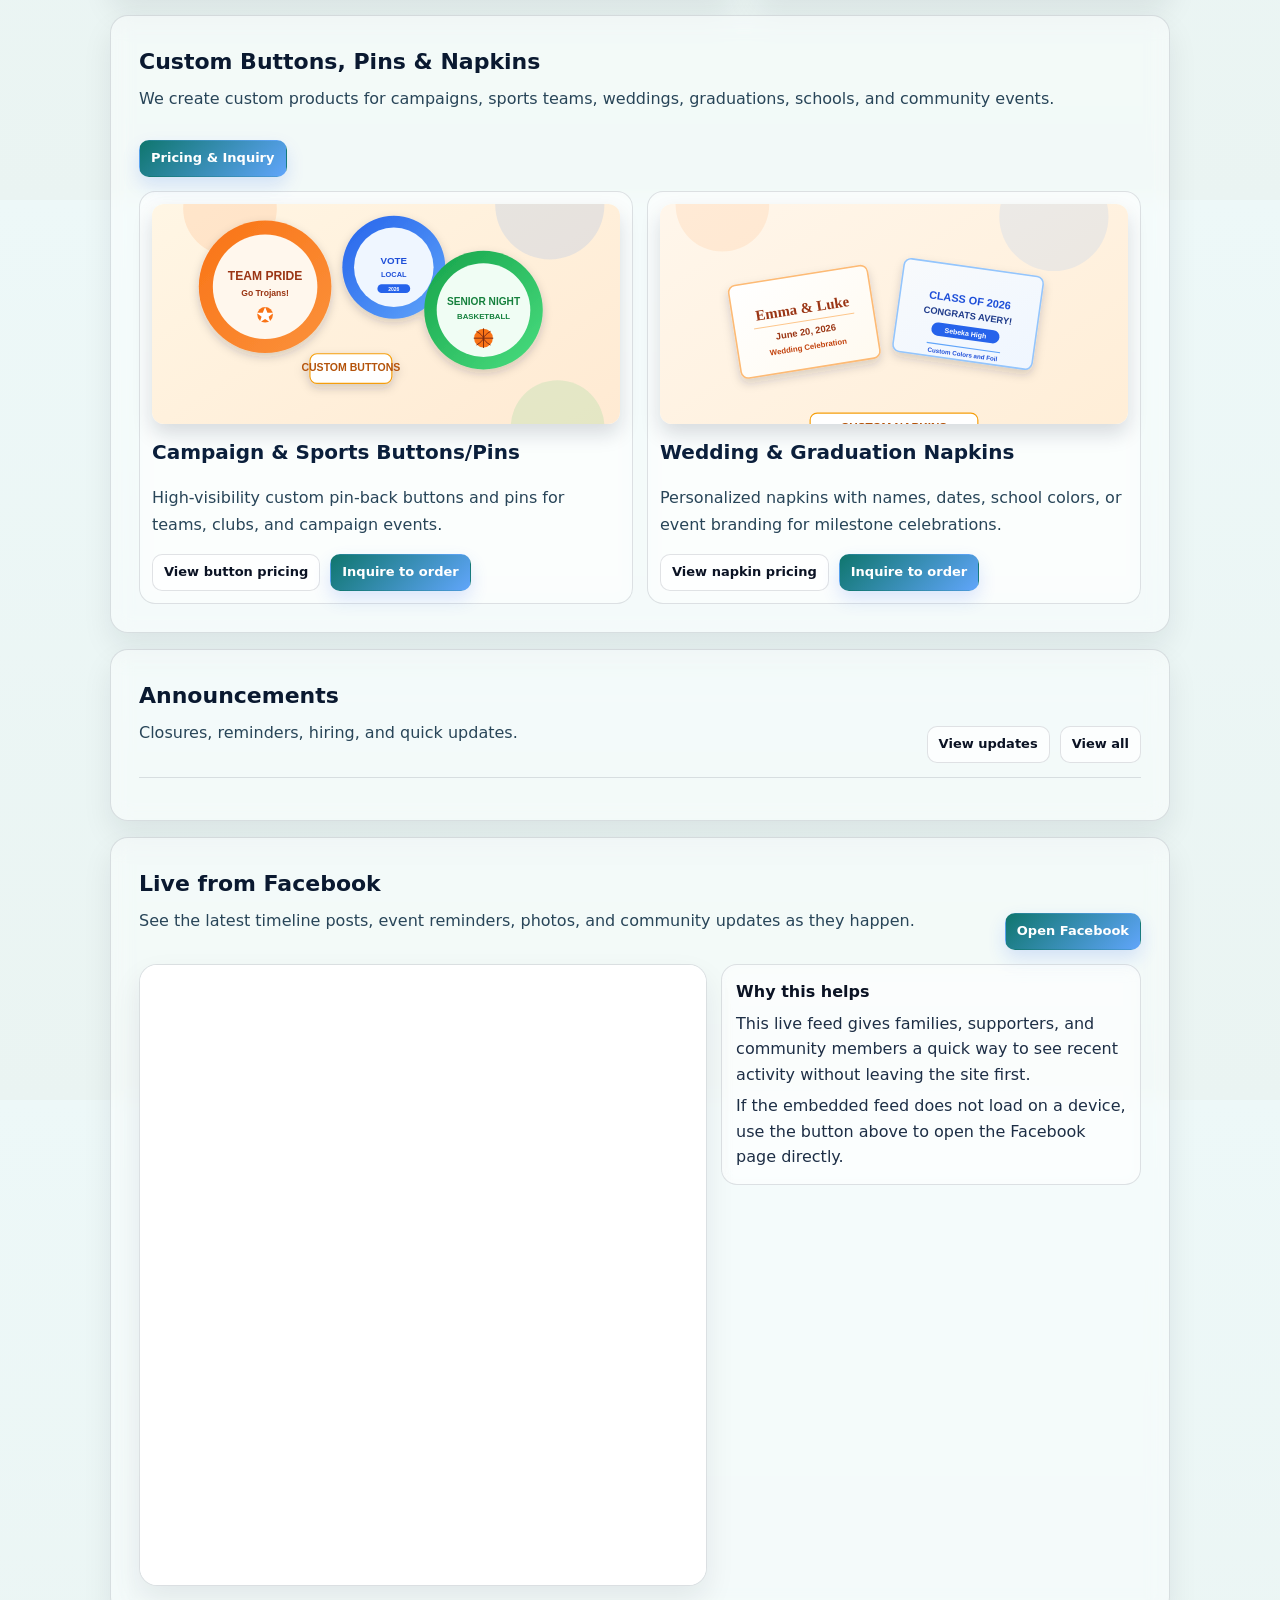
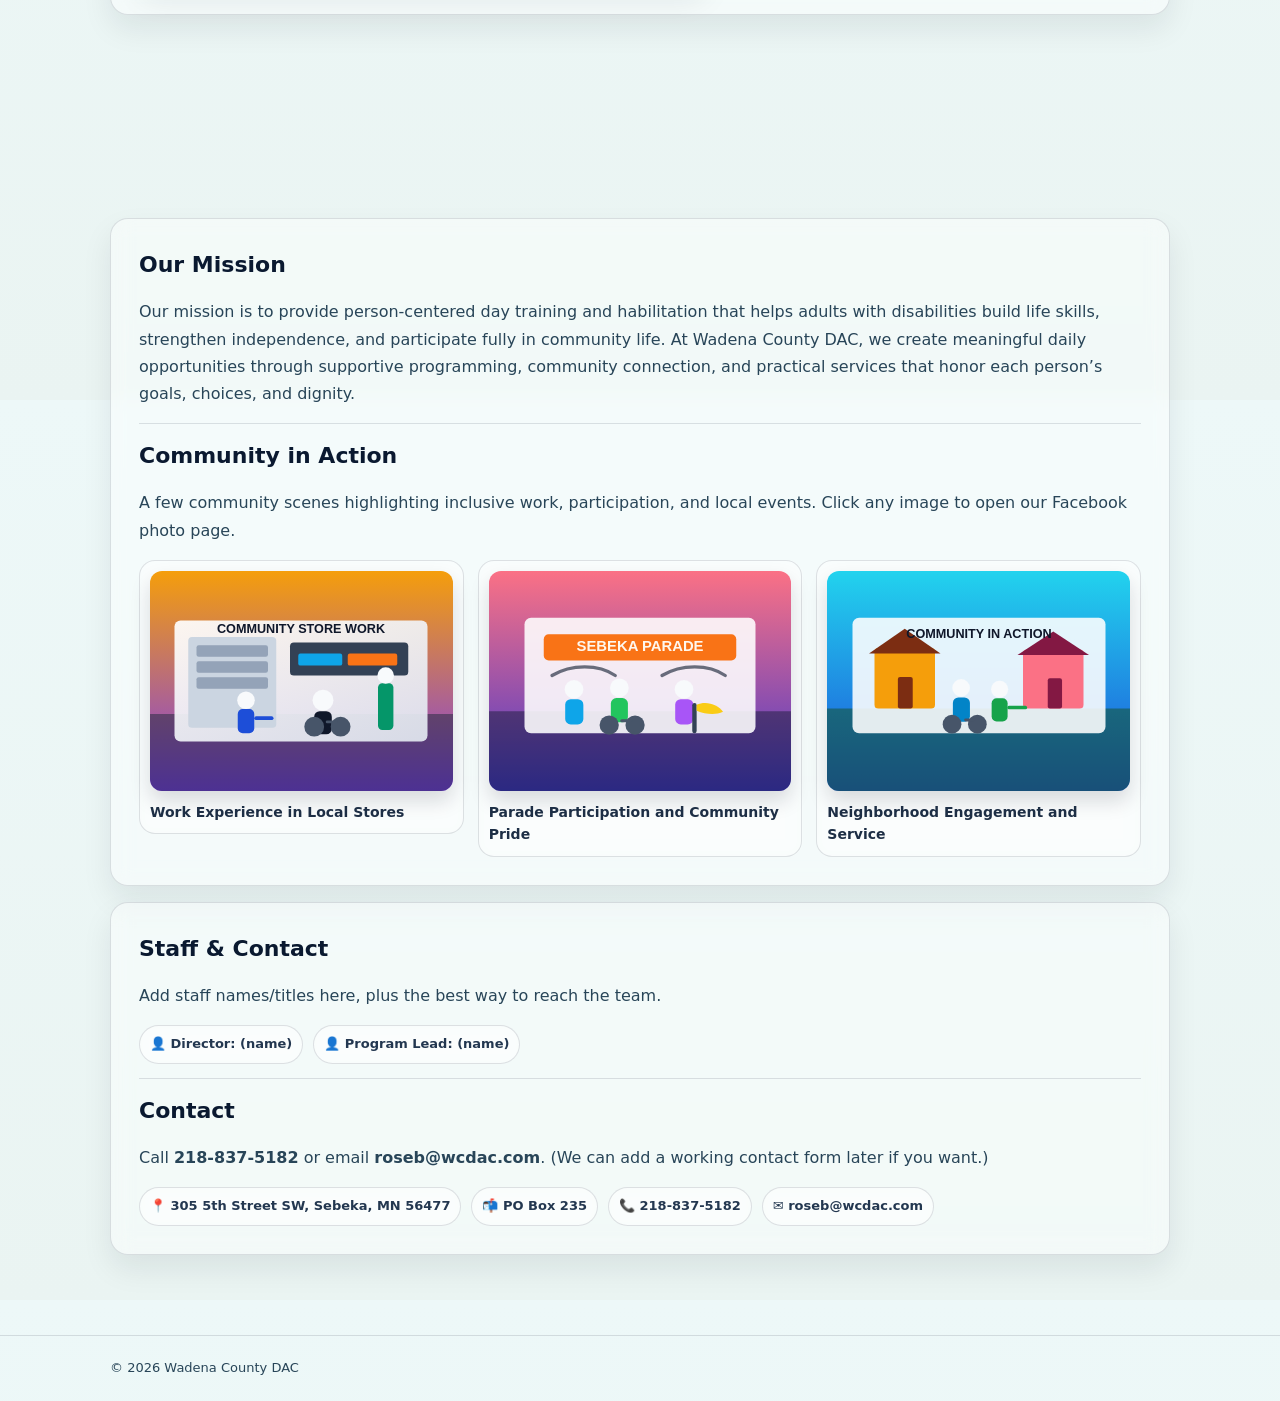
==== commit e2a24470: "Add programs page and intake form flow" ====
--- a/index.html
+++ b/index.html
@@ -34,9 +34,9 @@
   <details class="dd">
     <summary>Programs</summary>
     <div class="dd-menu">
-      <a href="index.html#programs">Services & Activities</a>
-      <a href="index.html#eligibility">Eligibility / Referrals</a>
-      <a href="index.html#transportation">Transportation</a>
+      <a href="programs.html#services">Services & Activities</a>
+      <a href="programs.html#eligibility">Eligibility / Referrals</a>
+      <a href="programs.html#transportation">Transportation</a>
       <a href="custom-orders.html">Custom Products</a>
     </div>
   </details>
@@ -112,7 +112,7 @@
         </p>
 
         <div class="card-grid">
-  <a class="item item-link" href="#programs" aria-label="Services and activities information">
+  <a class="item item-link" href="programs.html#services" aria-label="Services and activities information">
     <div class="title">Services & Activities</div>
     <div class="body">
       We offer structured daily programming that supports independence, connection, and confidence. Activities may include
@@ -120,7 +120,7 @@
     </div>
   </a>
 
-  <a class="item item-link" href="#eligibility" id="eligibility" aria-label="Eligibility and referrals information">
+  <a class="item item-link" href="programs.html#eligibility" id="eligibility" aria-label="Eligibility and referrals information">
     <div class="title">Eligibility / Referrals</div>
     <div class="body">
       If you’re unsure where to start, we can help. Contact us and we’ll walk you through eligibility and referral steps,
@@ -128,7 +128,7 @@
     </div>
   </a>
 
-  <a class="item item-link" href="#transportation" id="transportation" aria-label="Transportation information">
+  <a class="item item-link" href="programs.html#transportation" id="transportation" aria-label="Transportation information">
     <div class="title">Transportation</div>
     <div class="body">
       Transportation options vary. If transportation is a need, reach out and we’ll help clarify what’s available and what
@@ -138,7 +138,8 @@
 </div>
 
         <div class="button-group">
-          <a class="btn" href="#contact">Contact about services</a>
+          <a class="btn primary" href="intake.html">Start intake form</a>
+          <a class="btn" href="programs.html">Learn more</a>
         </div>
       </div>
 
--- a/styles.css
+++ b/styles.css
@@ -25,13 +25,7 @@
   font-family:var(--font);
   color:var(--text);
   line-height:1.6;
-  background:
-    url("images/watercolor-bg.svg"),
-    linear-gradient(180deg, #edf8f8, var(--bg));
-  background-attachment: fixed;
-  background-size: cover;
-  background-position: center;
-  background-repeat: no-repeat;
+  background: linear-gradient(180deg, #edf8f8, var(--bg));
   min-height: 100vh;
 }
 
@@ -39,13 +33,55 @@
   content: "";
   position: fixed;
   inset: 0;
-  background: radial-gradient(circle at 25% 25%, rgba(14, 116, 144, .22), transparent 55%),
-              radial-gradient(circle at 75% 20%, rgba(15, 118, 110, .18), transparent 60%),
-              radial-gradient(circle at 50% 65%, rgba(37, 99, 235, .14), transparent 55%);
-  opacity: 0.5;
+  background: radial-gradient(circle at 25% 25%, rgba(14, 116, 144, .16), transparent 55%),
+              radial-gradient(circle at 75% 20%, rgba(15, 118, 110, .12), transparent 60%),
+              radial-gradient(circle at 50% 65%, rgba(37, 99, 235, .10), transparent 55%);
+  opacity: 0.62;
   pointer-events: none;
-  z-index: -1;
+  z-index: -2;
   mix-blend-mode: multiply;
+}
+
+.parallax-scene{
+  position: fixed;
+  inset: 0;
+  z-index: -3;
+  overflow: hidden;
+  pointer-events: none;
+  background: linear-gradient(180deg, #def2f5 0%, #c7e4e1 45%, #a7ccc5 100%);
+}
+
+.parallax-scene::after{
+  content: "";
+  position: absolute;
+  inset: 0;
+  background: linear-gradient(180deg, rgba(255,255,255,.04), rgba(15,23,42,.06) 75%, rgba(15,23,42,.16));
+}
+
+.parallax-layer{
+  position: absolute;
+  inset: -8% -6%;
+  background-repeat: no-repeat;
+  background-position: center;
+  background-size: cover;
+  will-change: transform;
+}
+
+.parallax-layer--sky{
+  background-image: url("images/parallax-sky.svg");
+  transform: translate3d(0, var(--parallax-sky-y, 0px), 0) scale(1.08);
+}
+
+.parallax-layer--mid{
+  background-image: url("images/parallax-mid.svg");
+  background-position: center bottom;
+  transform: translate3d(0, var(--parallax-mid-y, 0px), 0) scale(1.1);
+}
+
+.parallax-layer--front{
+  background-image: url("images/parallax-front.svg");
+  background-position: center bottom;
+  transform: translate3d(0, var(--parallax-front-y, 0px), 0) scale(1.12);
 }
 
 a{color:inherit; text-decoration:none}
@@ -74,7 +110,7 @@
   left:0;
   right:0;
   z-index:1000;
-  background: rgba(242,250,249,.96);
+  background: transparent;
   border-bottom:1px solid var(--border);
   box-shadow: 0 8px 22px rgba(15,23,42,.10);
   isolation: isolate;
@@ -85,6 +121,26 @@
   transform: translateY(0);
 }
 
+.site-header::before{
+  content:"";
+  position:absolute;
+  inset:0;
+  background: url("images/wadena-county-banner.svg") center 24% / cover no-repeat;
+  opacity:.82;
+  filter: saturate(0.95) contrast(1.02) brightness(0.72) hue-rotate(-18deg);
+  z-index:0;
+}
+
+.site-header::after{
+  content:"";
+  position:absolute;
+  inset:0;
+  background:
+    linear-gradient(90deg, rgba(27,94,45,.86) 0%, rgba(38,112,56,.74) 34%, rgba(44,122,64,.8) 100%),
+    linear-gradient(180deg, rgba(255,255,255,.06), rgba(255,255,255,.02));
+  z-index:0;
+}
+
 .header-inner{
   display:flex;
   align-items:center;
@@ -92,6 +148,8 @@
   gap:12px;
   padding:10px 0;
   overflow: visible;
+  position:relative;
+  z-index:1;
 }
 
 .brand{display:flex; align-items:center; color: var(--text); flex:0 0 auto; min-width:0;}
@@ -304,12 +362,10 @@
 .pad{padding:28px}
 
 .hero{
-  border-radius: var(--radius);
-  background: linear-gradient(135deg, rgba(255,255,255,.32), rgba(255,255,255,.18));
-  border: 1px solid rgba(15,23,42,.08);
-}
-.hero-layout{display:grid; grid-template-columns:minmax(0, 1.05fr) minmax(300px, .95fr); gap:22px; align-items:center;}
-.hero-copy{min-width:0;}
+  min-height:auto;
+}
+.hero-layout{display:grid; grid-template-columns:minmax(0, 1.05fr) minmax(300px, .95fr); gap:22px; align-items:center; position:relative; z-index:1;}
+.hero-copy{min-width:0; position:relative; z-index:1;}
 .hero-logo{
   display:block;
   width:min(620px, 100%);
@@ -327,6 +383,8 @@
   border:1px solid rgba(15,23,42,.08);
   background: linear-gradient(180deg, rgba(255,255,255,.58), rgba(240,253,250,.32));
   box-shadow: 0 18px 40px rgba(15,23,42,.12);
+  position:relative;
+  z-index:1;
 }
 .hero-spotlight-badge{
   display:inline-flex;
@@ -534,6 +592,7 @@
 @media (max-width: 900px){
   .brand-logo{width:min(170px, 46vw);} 
   .hero-logo{width:min(540px, 100%);} 
+  .hero{min-height:auto; background-position:center 30%;}
   .hero-layout{grid-template-columns:1fr; gap:16px;}
   .gallery-grid{grid-template-columns:1fr;}
   .gallery-card img{height:240px;}
@@ -576,6 +635,7 @@
 
 /* ── Forms ───────────────────────────────────────────────────── */
 .form-page{max-width:760px;}
+.page-wide{max-width:1100px;}
 .form-section{margin-top:22px;}
 .form-section+.form-section{margin-top:28px;}
 .form-section h3{font-size:15px;font-weight:800;color:#0a1930;margin:0 0 14px;padding-bottom:8px;border-bottom:1px solid var(--border);}
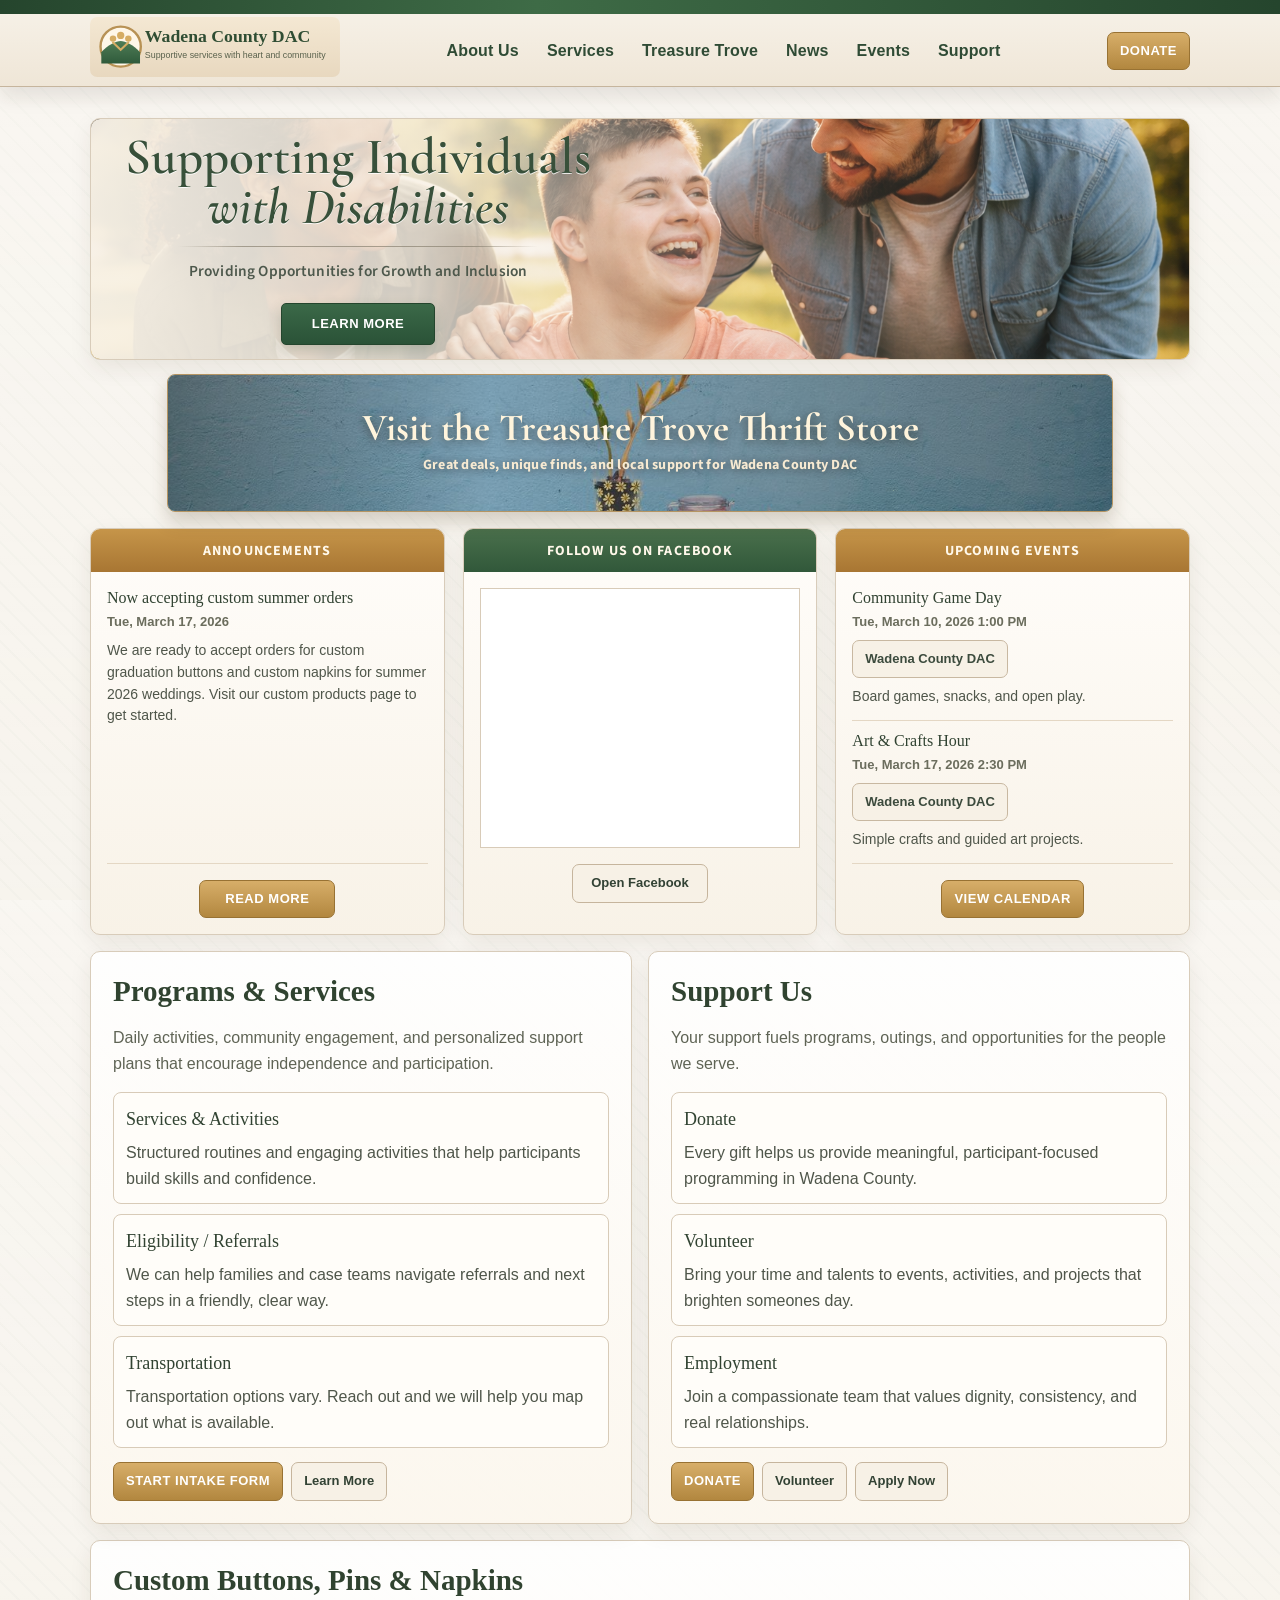
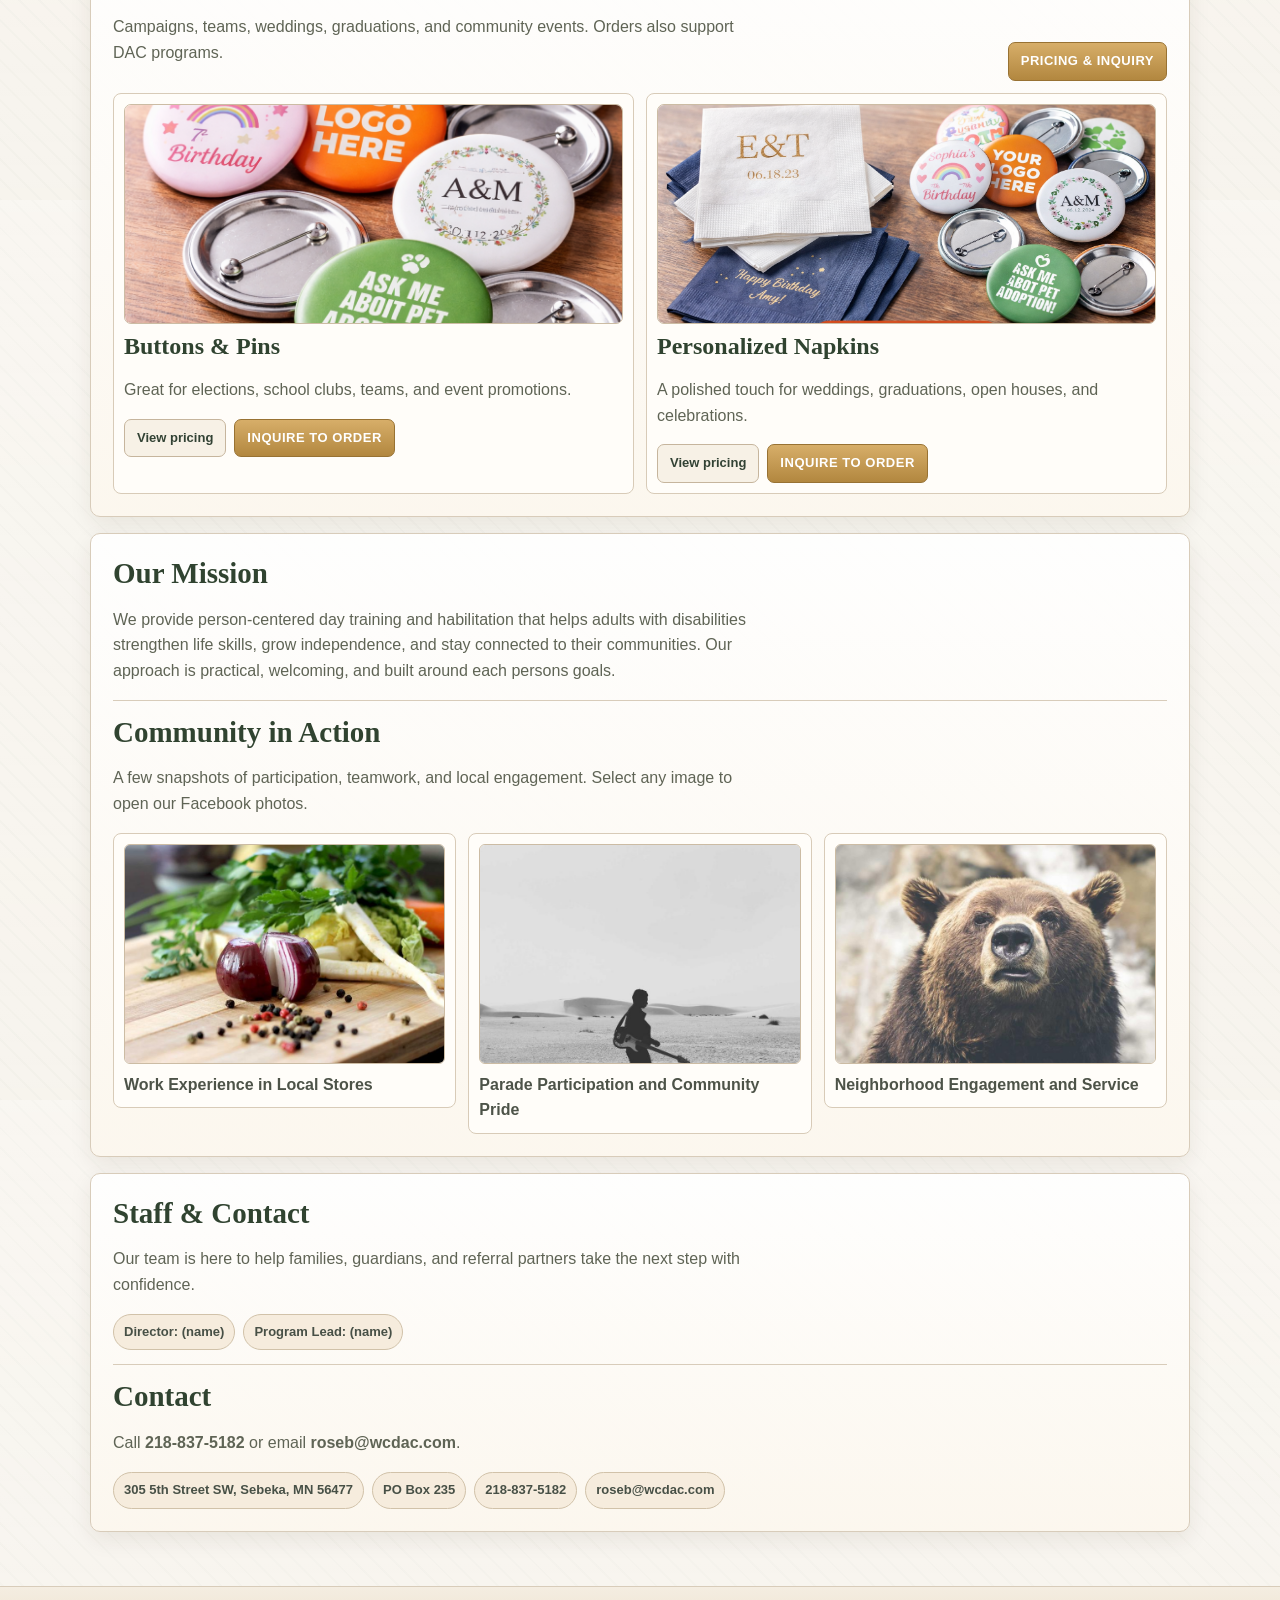
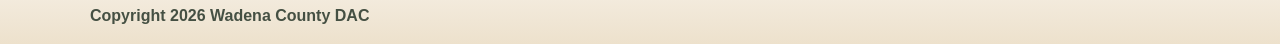
==== commit 10a4c266: "Redesign site UI and add Treasure Trove live Facebook integration" ====
--- a/index.html
+++ b/index.html
@@ -1,9 +1,12 @@
-<!doctype html>
+﻿<!doctype html>
 <html lang="en">
 <head>
   <meta charset="utf-8" />
   <meta name="viewport" content="width=device-width,initial-scale=1" />
   <title>Wadena County DAC</title>
+  <link rel="preconnect" href="https://fonts.googleapis.com" />
+  <link rel="preconnect" href="https://fonts.gstatic.com" crossorigin />
+  <link href="https://fonts.googleapis.com/css2?family=Cormorant+Garamond:wght@500;600;700&family=Source+Sans+3:wght@500;600;700&display=swap" rel="stylesheet" />
   <link rel="stylesheet" href="styles.css" />
 </head>
 <body>
@@ -22,333 +25,272 @@
 
       <nav id="primary-nav" class="primary-nav" aria-label="Primary navigation">
         <div class="links">
-  <details class="dd">
-    <summary>About</summary>
-    <div class="dd-menu">
-      <a href="index.html#mission">Mission</a>
-      <a href="index.html#staff">Staff</a>
-      <a href="index.html#contact">Contact</a>
+          <details class="dd">
+            <summary>About Us</summary>
+            <div class="dd-menu">
+              <a href="index.html#mission">Mission</a>
+              <a href="index.html#staff">Staff</a>
+              <a href="index.html#contact">Contact</a>
+            </div>
+          </details>
+
+          <details class="dd">
+            <summary>Services</summary>
+            <div class="dd-menu">
+              <a href="programs.html#services">Services &amp; Activities</a>
+              <a href="programs.html#eligibility">Eligibility / Referrals</a>
+              <a href="programs.html#transportation">Transportation</a>
+              <a href="custom-orders.html">Custom Products</a>
+            </div>
+          </details>
+
+          <a href="treasure-trove.html">Treasure Trove</a>
+          <a href="announcements.html">News</a>
+          <a href="events.html">Events</a>
+
+          <details class="dd">
+            <summary>Support</summary>
+            <div class="dd-menu">
+              <a href="https://www.givemn.org/organization/wadena-county-developmental-achievement-center" target="_blank" rel="noopener">Donate</a>
+              <a href="volunteer.html">Volunteer</a>
+              <a href="apply.html">Apply Now</a>
+            </div>
+          </details>
+        </div>
+      </nav>
+
+      <a class="btn primary nav-cta" href="https://www.givemn.org/organization/wadena-county-developmental-achievement-center" target="_blank" rel="noopener">Donate</a>
     </div>
-  </details>
-
-  <details class="dd">
-    <summary>Programs</summary>
-    <div class="dd-menu">
-      <a href="programs.html#services">Services & Activities</a>
-      <a href="programs.html#eligibility">Eligibility / Referrals</a>
-      <a href="programs.html#transportation">Transportation</a>
-      <a href="custom-orders.html">Custom Products</a>
-    </div>
-  </details>
-
-  <a href="events.html">Events</a>
-  <a href="announcements.html">Updates</a>
-
-  <details class="dd">
-    <summary>Support</summary>
-    <div class="dd-menu">
-      <a href="https://www.givemn.org/organization/wadena-county-developmental-achievement-center" target="_blank" rel="noopener">Donate</a>
-      <a href="volunteer.html">Volunteer</a>
-      <a href="apply.html">Apply Now</a>
-    </div>
-  </details>
-</div>
-      </nav>
-
-      <a class="header-mini-promo" href="custom-orders.html" aria-label="Open custom buttons, pins, and napkins page">
-        <img src="images/hero-custom-products.svg" alt="Custom products preview" />
-        <span class="header-mini-copy">
-          <strong>Custom Buttons & Napkins</strong>
-          <span>Order now</span>
+  </header>
+
+  <main id="main">
+    <div class="wrap">
+      <section class="hero">
+        <div class="hero-banner">
+          <img class="hero-banner-image" src="images/hero-user-upload.png" alt="Photo of supportive community-based care and activity engagement." loading="eager" />
+          <div class="hero-overlay">
+            <div class="hero-copy hero-copy--banner">
+              <h1>
+                <span class="hero-title-line">Supporting Individuals</span>
+                <span class="hero-title-line hero-title-line--italic">with Disabilities</span>
+              </h1>
+              <div class="hero-divider" aria-hidden="true"></div>
+              <p class="sub sub--lead hero-tagline">Providing Opportunities for Growth and Inclusion</p>
+              <div class="hero-actions">
+                <a class="btn primary" href="programs.html">Learn More</a>
+              </div>
+            </div>
+          </div>
+        </div>
+      </section>
+
+      <a class="treasure-banner" href="treasure-trove.html" aria-label="Visit Treasure Trove thrift store page">
+        <img src="images/treasure-banner.jpg" alt="Photo banner of a thrift store shopping area." loading="lazy" />
+        <span class="treasure-banner-overlay">
+          <span class="treasure-banner-title">Visit the Treasure Trove Thrift Store</span>
+          <span class="treasure-banner-subtitle">Great deals, unique finds, and local support for Wadena County DAC</span>
         </span>
       </a>
 
-      <a class="btn primary nav-cta" href="events.html">View calendar</a>
+      <section class="grid3 section--spaced home-feature-grid">
+        <article class="card hover home-feature-card">
+          <div class="home-feature-bar home-feature-bar--gold">Announcements</div>
+          <div class="home-feature-body">
+            <div id="homeAnnouncements" class="list"></div>
+            <div class="button-group home-feature-actions">
+              <a class="btn primary" href="announcements.html">Read More</a>
+            </div>
+          </div>
+        </article>
+
+        <article class="card hover home-feature-card home-feature-card--facebook" id="facebook-feed">
+          <div class="home-feature-bar home-feature-bar--green">Follow Us on Facebook</div>
+          <div class="home-feature-body">
+            <div class="facebook-frame-wrap home-facebook-frame">
+              <iframe
+                title="Wadena County DAC Facebook feed"
+                data-facebook-page-embed
+                data-height="250"
+                loading="lazy"
+                allow="clipboard-write; encrypted-media; picture-in-picture; web-share"
+                referrerpolicy="strict-origin-when-cross-origin"
+                scrolling="no"></iframe>
+            </div>
+            <div class="button-group home-feature-actions">
+              <a class="btn" data-facebook-page-link href="#">Open Facebook</a>
+            </div>
+          </div>
+        </article>
+
+        <article class="card hover home-feature-card">
+          <div class="home-feature-bar home-feature-bar--gold">Upcoming Events</div>
+          <div class="home-feature-body">
+            <div id="homeEvents" class="list"></div>
+            <div class="button-group home-feature-actions">
+              <a class="btn primary" href="events.html">View Calendar</a>
+            </div>
+          </div>
+        </article>
+      </section>
+
+      <section class="grid section--spaced">
+        <div class="card pad hover" id="programs">
+          <h2>Programs &amp; Services</h2>
+          <p class="sub">
+            Daily activities, community engagement, and personalized support plans that encourage independence and participation.
+          </p>
+
+          <div class="card-grid">
+            <a class="item item-link" href="programs.html#services" aria-label="Services and activities information">
+              <div class="title">Services &amp; Activities</div>
+              <div class="body">Structured routines and engaging activities that help participants build skills and confidence.</div>
+            </a>
+
+            <a class="item item-link" href="programs.html#eligibility" id="eligibility" aria-label="Eligibility and referrals information">
+              <div class="title">Eligibility / Referrals</div>
+              <div class="body">We can help families and case teams navigate referrals and next steps in a friendly, clear way.</div>
+            </a>
+
+            <a class="item item-link" href="programs.html#transportation" id="transportation" aria-label="Transportation information">
+              <div class="title">Transportation</div>
+              <div class="body">Transportation options vary. Reach out and we will help you map out what is available.</div>
+            </a>
+          </div>
+
+          <div class="button-group">
+            <a class="btn primary" href="intake.html">Start Intake Form</a>
+            <a class="btn" href="programs.html">Learn More</a>
+          </div>
+        </div>
+
+        <div class="card pad hover" id="volunteer">
+          <h2>Support Us</h2>
+          <p class="sub">Your support fuels programs, outings, and opportunities for the people we serve.</p>
+
+          <div class="card-grid">
+            <a class="item item-link" href="https://www.givemn.org/organization/wadena-county-developmental-achievement-center" target="_blank" rel="noopener" aria-label="Donate via GiveMN">
+              <div class="title">Donate</div>
+              <div class="body">Every gift helps us provide meaningful, participant-focused programming in Wadena County.</div>
+            </a>
+
+            <a class="item item-link" href="volunteer.html" aria-label="Open volunteer page">
+              <div class="title">Volunteer</div>
+              <div class="body">Bring your time and talents to events, activities, and projects that brighten someones day.</div>
+            </a>
+
+            <a class="item item-link" href="apply.html" id="employment" aria-label="Open employment application page">
+              <div class="title">Employment</div>
+              <div class="body">Join a compassionate team that values dignity, consistency, and real relationships.</div>
+            </a>
+          </div>
+
+          <div class="button-group">
+            <a class="btn primary" href="https://www.givemn.org/organization/wadena-county-developmental-achievement-center" target="_blank" rel="noopener">Donate</a>
+            <a class="btn" href="volunteer.html">Volunteer</a>
+            <a class="btn" href="apply.html">Apply Now</a>
+          </div>
+        </div>
+      </section>
+
+      <section class="card pad hover section--spaced" id="custom-products">
+        <div class="section-header">
+          <div>
+            <h2>Custom Buttons, Pins &amp; Napkins</h2>
+            <p class="sub">Campaigns, teams, weddings, graduations, and community events. Orders also support DAC programs.</p>
+          </div>
+          <a class="btn primary" href="custom-orders.html">Pricing &amp; Inquiry</a>
+        </div>
+
+        <div class="product-grid" aria-label="Custom product options">
+          <article class="product-card">
+            <img class="product-media" src="images/custom-buttons-user.png" alt="Photo of custom buttons available for order." loading="lazy" />
+            <h3>Buttons &amp; Pins</h3>
+            <p class="sub">Great for elections, school clubs, teams, and event promotions.</p>
+            <div class="button-group">
+              <a class="btn" href="custom-orders.html#buttons-pins">View pricing</a>
+              <a class="btn primary" href="custom-orders.html#orderForm">Inquire to order</a>
+            </div>
+          </article>
+
+          <article class="product-card">
+            <img class="product-media" src="images/custom-buttons-napkins-user.png" alt="Photo of custom buttons and napkins available for order." loading="lazy" />
+            <h3>Personalized Napkins</h3>
+            <p class="sub">A polished touch for weddings, graduations, open houses, and celebrations.</p>
+            <div class="button-group">
+              <a class="btn" href="custom-orders.html#napkins">View pricing</a>
+              <a class="btn primary" href="custom-orders.html#orderForm">Inquire to order</a>
+            </div>
+          </article>
+        </div>
+      </section>
+
+      <section class="card pad hover section--spaced" id="mission">
+        <h2>Our Mission</h2>
+        <p class="sub">
+          We provide person-centered day training and habilitation that helps adults with disabilities strengthen life skills, grow independence,
+          and stay connected to their communities. Our approach is practical, welcoming, and built around each persons goals.
+        </p>
+
+        <hr class="sep" />
+
+        <h2>Community in Action</h2>
+        <p class="sub">A few snapshots of participation, teamwork, and local engagement. Select any image to open our Facebook photos.</p>
+
+        <div class="gallery-grid" aria-label="Community photo gallery">
+          <a class="gallery-link" data-facebook-photos-link href="#" aria-label="Open Facebook photos">
+            <figure class="gallery-card">
+              <img src="images/community-store.jpg" alt="Photo of community members working in a local store setting." loading="lazy" />
+              <figcaption>Work Experience in Local Stores</figcaption>
+            </figure>
+          </a>
+          <a class="gallery-link" data-facebook-photos-link href="#" aria-label="Open Facebook photos">
+            <figure class="gallery-card">
+              <img src="images/community-parade.jpg" alt="Photo of community parade participation." loading="lazy" />
+              <figcaption>Parade Participation and Community Pride</figcaption>
+            </figure>
+          </a>
+          <a class="gallery-link" data-facebook-photos-link href="#" aria-label="Open Facebook photos">
+            <figure class="gallery-card">
+              <img src="images/community-neighborhood.jpg" alt="Photo of neighborhood volunteering and engagement." loading="lazy" />
+              <figcaption>Neighborhood Engagement and Service</figcaption>
+            </figure>
+          </a>
+        </div>
+      </section>
+
+      <section class="card pad hover section--spaced" id="staff">
+        <h2>Staff &amp; Contact</h2>
+        <p class="sub">Our team is here to help families, guardians, and referral partners take the next step with confidence.</p>
+
+        <div class="pills">
+          <span class="pill">Director: (name)</span>
+          <span class="pill">Program Lead: (name)</span>
+        </div>
+
+        <hr class="sep" />
+
+        <div id="contact">
+          <h2>Contact</h2>
+          <p class="sub">Call <strong>218-837-5182</strong> or email <strong>roseb@wcdac.com</strong>.</p>
+          <div class="pills">
+            <span class="pill">305 5th Street SW, Sebeka, MN 56477</span>
+            <span class="pill">PO Box 235</span>
+            <span class="pill">218-837-5182</span>
+            <span class="pill">roseb@wcdac.com</span>
+          </div>
+        </div>
+      </section>
+
     </div>
-  </header>
-
- <main id="main">
-  <div class="wrap">
-
-    <!-- HERO -->
-    <section class="card pad hover hero">
-      <div class="hero-layout">
-        <div class="hero-copy">
-          <div class="kicker"><span class="dot"></span> Community • Programs • Support</div>
-          <img class="hero-logo" src="images/wcdac-logo.svg" alt="Wadena County DAC logo" />
-          <h1 class="sr-only">Wadena County DAC</h1>
-          <p class="sub sub--lead">Where Challenges Meet Opportunities</p>
-          <p class="sub sub--intro">
-            We support individuals through community-based programming, skill-building, and meaningful daily activities.
-            Check announcements for quick updates, explore upcoming events, and now order custom buttons, pins, and napkins for campaigns, teams, weddings, and graduations.
-          </p>
-
-          <div class="hero-actions">
-            <a class="btn primary" href="events.html">View events</a>
-            <a class="btn primary" href="announcements.html">Read announcements</a>
-            <a class="btn" href="custom-orders.html">Custom products</a>
-          </div>
-        </div>
-
-        <a class="hero-spotlight" href="custom-orders.html" aria-label="Open custom buttons, pins, and napkins pricing and inquiry page">
-          <div class="hero-spotlight-badge">Now taking orders</div>
-          <img class="hero-spotlight-art" src="images/hero-custom-products.svg" alt="Graphic preview of custom buttons, pins, and napkins." loading="eager" />
-          <div class="hero-spotlight-copy">
-            <div class="hero-spotlight-title">Custom Buttons, Pins & Napkins</div>
-            <div class="hero-spotlight-text">Campaigns, sports teams, weddings, graduations, and events.</div>
-            <div class="hero-spotlight-link">See pricing & order details</div>
-          </div>
-        </a>
-      </div>
-    </section>
-
-    <!-- TWO PATHWAYS (OHI-like) -->
-    <section class="grid section--spaced">
-      <div class="card pad hover" id="programs">
-        <h2>Programs & Services</h2>
-        <p class="sub">
-          Daily programming, community activities, skill-building, and supportive services designed to help people
-          stay connected and thrive.
-        </p>
-
-        <div class="card-grid">
-  <a class="item item-link" href="programs.html#services" aria-label="Services and activities information">
-    <div class="title">Services & Activities</div>
-    <div class="body">
-      We offer structured daily programming that supports independence, connection, and confidence. Activities may include
-      crafts, music, community outings, life skills, volunteering, and opportunities to build routines that work for each person.
-    </div>
-  </a>
-
-  <a class="item item-link" href="programs.html#eligibility" id="eligibility" aria-label="Eligibility and referrals information">
-    <div class="title">Eligibility / Referrals</div>
-    <div class="body">
-      If you’re unsure where to start, we can help. Contact us and we’ll walk you through eligibility and referral steps,
-      including how to coordinate with county or case management support.
-    </div>
-  </a>
-
-  <a class="item item-link" href="programs.html#transportation" id="transportation" aria-label="Transportation information">
-    <div class="title">Transportation</div>
-    <div class="body">
-      Transportation options vary. If transportation is a need, reach out and we’ll help clarify what’s available and what
-      alternatives might work for your situation.
-    </div>
-  </a>
-</div>
-
-        <div class="button-group">
-          <a class="btn primary" href="intake.html">Start intake form</a>
-          <a class="btn" href="programs.html">Learn more</a>
-        </div>
-      </div>
-
-      <div class="card pad hover" id="volunteer">
-        <h2>Support Us</h2>
-        <p class="sub">
-          Your support helps us expand opportunities and strengthen community connections.
-        </p>
-
-       <div class="card-grid">
-  <a class="item item-link" href="https://www.givemn.org/organization/wadena-county-developmental-achievement-center" target="_blank" rel="noopener" aria-label="Donate via GiveMN">
-    <div class="title">Donate</div>
-    <div class="body">
-      Your donation helps create more opportunities—more activities, more community connections, and more support for the people we serve.
-      Contributions are securely processed through GiveMN.
-    </div>
-  </a>
-
-  <a class="item item-link" href="volunteer.html" aria-label="Open volunteer page">
-    <div class="title">Volunteer</div>
-    <div class="body">
-      Volunteers help make the day brighter—whether it’s assisting at events, supporting activities, or helping with community projects.
-      If you’re interested, contact us and we’ll connect you with current needs.
-    </div>
-  </a>
-
-  <a class="item item-link" href="apply.html" id="employment" aria-label="Open employment application page">
-    <div class="title">Employment</div>
-    <div class="body">
-      We occasionally have openings for caring, dependable staff. Check our announcements for hiring posts, or reach out directly for details.
-    </div>
-  </a>
-</div>
-
-        <div class="button-group">
-          <a class="btn primary" href="https://www.givemn.org/organization/wadena-county-developmental-achievement-center" target="_blank" rel="noopener">Donate</a>
-          <a class="btn primary" href="volunteer.html">Volunteer</a>
-          <a class="btn primary" href="apply.html">Apply Now</a>
-        </div>
-      </div>
-    </section>
-
-    <!-- CUSTOM PRODUCTS -->
-    <section class="card pad hover section--spaced" id="custom-products">
-      <div class="section-header">
-        <div>
-          <h2>Custom Buttons, Pins & Napkins</h2>
-          <p class="sub">We create custom products for campaigns, sports teams, weddings, graduations, schools, and community events.</p>
-        </div>
-        <a class="btn primary" href="custom-orders.html">Pricing & Inquiry</a>
-      </div>
-
-      <div class="product-grid" aria-label="Custom product options">
-        <article class="product-card">
-          <img class="product-media" src="images/custom-buttons-pins.svg" alt="Custom buttons and pins for campaigns and sports." loading="lazy" />
-          <h3>Campaign & Sports Buttons/Pins</h3>
-          <p class="sub">High-visibility custom pin-back buttons and pins for teams, clubs, and campaign events.</p>
-          <div class="button-group">
-            <a class="btn" href="custom-orders.html#buttons-pins">View button pricing</a>
-            <a class="btn primary" href="custom-orders.html#orderForm">Inquire to order</a>
-          </div>
-        </article>
-
-        <article class="product-card">
-          <img class="product-media" src="images/custom-napkins.svg" alt="Custom wedding and graduation napkins." loading="lazy" />
-          <h3>Wedding & Graduation Napkins</h3>
-          <p class="sub">Personalized napkins with names, dates, school colors, or event branding for milestone celebrations.</p>
-          <div class="button-group">
-            <a class="btn" href="custom-orders.html#napkins">View napkin pricing</a>
-            <a class="btn primary" href="custom-orders.html#orderForm">Inquire to order</a>
-          </div>
-        </article>
-      </div>
-    </section>
-
-    <!-- ANNOUNCEMENTS (like OHI News) -->
-    <section class="card pad hover section--spaced">
-      <div class="section-header">
-        <div>
-          <h2>Announcements</h2>
-          <p class="sub">Closures, reminders, hiring, and quick updates.</p>
-        </div>
-        <div class="button-group">
-          <a class="btn" href="announcements.html">View updates</a>
-          <a class="btn" href="announcements.html">View all</a>
-        </div>
-      </div>
-
-      <hr class="sep" />
-      <div id="homeAnnouncements" class="list"></div>
-    </section>
-
-    <section class="card pad hover section--spaced" id="facebook-feed">
-      <div class="section-header">
-        <div>
-          <h2>Live from Facebook</h2>
-          <p class="sub">See the latest timeline posts, event reminders, photos, and community updates as they happen.</p>
-        </div>
-        <a class="btn primary" data-facebook-page-link href="#">Open Facebook</a>
-      </div>
-
-      <div class="facebook-feed-grid">
-        <div class="facebook-frame-wrap">
-          <iframe
-            title="Wadena County DAC Facebook feed"
-            data-facebook-page-embed
-            data-height="620"
-            loading="lazy"
-            allow="clipboard-write; encrypted-media; picture-in-picture; web-share"
-            referrerpolicy="strict-origin-when-cross-origin"
-            scrolling="no"></iframe>
-        </div>
-
-        <div class="item">
-          <div class="title">Why this helps</div>
-          <div class="body">
-            This live feed gives families, supporters, and community members a quick way to see recent activity without leaving the site first.
-          </div>
-          <div class="body mt-2">
-            If the embedded feed does not load on a device, use the button above to open the Facebook page directly.
-          </div>
-        </div>
-      </div>
-    </section>
-
-    <!-- EVENTS PREVIEW -->
-    <section class="card pad hover section--spaced">
-      <div class="section-header">
-        <div>
-          <h2>Upcoming Events</h2>
-          <p class="sub">See what’s happening this month and beyond.</p>
-        </div>
-        <a class="btn primary" href="events.html">Open calendar</a>
-      </div>
-
-      <hr class="sep" />
-      <div id="homeEvents" class="list"></div>
-    </section>
-
-    <!-- PHOTOS -->
-    <section class="card pad hover section--spaced">
-      <h2 id="mission">Our Mission</h2>
-      <p class="sub">
-        Our mission is to provide person-centered day training and habilitation that helps adults with disabilities build life skills, strengthen independence, and participate fully in community life. At Wadena County DAC, we create meaningful daily opportunities through supportive programming, community connection, and practical services that honor each person’s goals, choices, and dignity.
-      </p>
-
-      <hr class="sep" />
-
-      <h2>Community in Action</h2>
-      <p class="sub">A few community scenes highlighting inclusive work, participation, and local events. Click any image to open our Facebook photo page.</p>
-
-      <div class="gallery-grid" aria-label="Community photo gallery">
-        <a class="gallery-link" data-facebook-photos-link href="#" aria-label="Open Facebook photos">
-          <figure class="gallery-card">
-            <img src="images/community-store-work.svg" alt="Adults with disabilities working and serving in a local store setting." loading="lazy" />
-            <figcaption>Work Experience in Local Stores</figcaption>
-          </figure>
-        </a>
-        <a class="gallery-link" data-facebook-photos-link href="#" aria-label="Open Facebook photos">
-          <figure class="gallery-card">
-            <img src="images/community-parade.svg" alt="Community parade with adults with disabilities participating and celebrating." loading="lazy" />
-            <figcaption>Parade Participation and Community Pride</figcaption>
-          </figure>
-        </a>
-        <a class="gallery-link" data-facebook-photos-link href="#" aria-label="Open Facebook photos">
-          <figure class="gallery-card">
-            <img src="images/community-neighborhood.svg" alt="Inclusive neighborhood volunteering scene with adults with disabilities." loading="lazy" />
-            <figcaption>Neighborhood Engagement and Service</figcaption>
-          </figure>
-        </a>
-      </div>
-    </section>
-
-    <!-- STAFF + CONTACT -->
-    <section class="card pad hover section--spaced" id="staff">
-      <h2>Staff & Contact</h2>
-      <p class="sub">Add staff names/titles here, plus the best way to reach the team.</p>
-
-      <div class="pills">
-        <span class="pill">👤 Director: (name)</span>
-        <span class="pill">👤 Program Lead: (name)</span>
-      </div>
-
-      <hr class="sep" />
-
-      <div id="contact">
-        <h2>Contact</h2>
-        <p class="sub">
-          Call <strong>218-837-5182</strong> or email <strong>roseb@wcdac.com</strong>.
-          (We can add a working contact form later if you want.)
-        </p>
-
-        <div class="pills">
-          <span class="pill">📍 305 5th Street SW, Sebeka, MN 56477</span>
-          <span class="pill">📬 PO Box 235</span>
-          <span class="pill">📞 218-837-5182</span>
-          <span class="pill">✉️ roseb@wcdac.com</span>
-        </div>
-      </div>
-    </section>
-
-  </div>
-</main>
+  </main>
 
   <footer>
-    <div class="wrap">© <span id="year"></span> Wadena County DAC</div>
+    <div class="wrap">Copyright <span id="year"></span> Wadena County DAC</div>
   </footer>
 
   <script>document.getElementById("year").textContent = new Date().getFullYear();</script>
   <script src="app.js"></script>
 </body>
-</html>+</html>
+
+
--- a/styles.css
+++ b/styles.css
@@ -1,710 +1,600 @@
-:root{
-  --bg: #eaf4f2;
-  --panel: #ffffff;
-  --text: #0b1324;
-  --muted: #284558;
-  --brand: #0f766e;
-  --brand2: #2563eb;
-  --border: rgba(15,23,42,.12);
-  --shadow: 0 14px 30px rgba(15,23,42,.08);
-  --shadow2: 0 18px 44px rgba(15,23,42,.12);
-  --radius: 18px;
-  --max: 1100px;
+﻿:root{
+  --bg: #f3eee4;
+  --paper: #f9f5ee;
+  --panel: #fffcf6;
+  --ink: #2f3b2f;
+  --muted: #5f6455;
+  --green-900: #25452d;
+  --green-800: #2f5a3b;
+  --green-700: #3d6b47;
+  --gold-700: #b2873f;
+  --gold-600: #c49a54;
+  --gold-500: #d7ae69;
+  --line: #d8ccba;
+  --line-strong: #c6b59d;
+  --radius: 10px;
+  --shadow: 0 8px 22px rgba(48, 36, 19, .08);
+  --max: 1140px;
   --pad: 20px;
-  --header-offset: 80px;
-  --font: ui-sans-serif, system-ui, -apple-system, Segoe UI, Roboto, Helvetica, Arial;
-  --heading: ui-sans-serif, system-ui, -apple-system, Segoe UI, Roboto, Helvetica, Arial;
-  --focus: 0 0 0 3px rgba(59,130,246,.35);
+  --header-offset: 86px;
+  --font: "Trebuchet MS", "Segoe UI", Tahoma, Geneva, Verdana, sans-serif;
+  --heading: Georgia, "Times New Roman", serif;
+  --focus: 0 0 0 3px rgba(50, 93, 62, .25);
 }
 
 *{box-sizing:border-box}
 html,body{height:100%}
 body{
   margin:0;
-  padding-top: var(--header-offset);
+  padding-top:var(--header-offset);
   font-family:var(--font);
-  color:var(--text);
+  color:var(--ink);
   line-height:1.6;
-  background: linear-gradient(180deg, #edf8f8, var(--bg));
-  min-height: 100vh;
-}
-
-body::before{
-  content: "";
-  position: fixed;
-  inset: 0;
-  background: radial-gradient(circle at 25% 25%, rgba(14, 116, 144, .16), transparent 55%),
-              radial-gradient(circle at 75% 20%, rgba(15, 118, 110, .12), transparent 60%),
-              radial-gradient(circle at 50% 65%, rgba(37, 99, 235, .10), transparent 55%);
-  opacity: 0.62;
-  pointer-events: none;
-  z-index: -2;
-  mix-blend-mode: multiply;
-}
-
-.parallax-scene{
-  position: fixed;
-  inset: 0;
-  z-index: -3;
-  overflow: hidden;
-  pointer-events: none;
-  background: linear-gradient(180deg, #def2f5 0%, #c7e4e1 45%, #a7ccc5 100%);
-}
-
-.parallax-scene::after{
-  content: "";
-  position: absolute;
-  inset: 0;
-  background: linear-gradient(180deg, rgba(255,255,255,.04), rgba(15,23,42,.06) 75%, rgba(15,23,42,.16));
-}
-
-.parallax-layer{
-  position: absolute;
-  inset: -8% -6%;
-  background-repeat: no-repeat;
-  background-position: center;
-  background-size: cover;
-  will-change: transform;
-}
-
-.parallax-layer--sky{
-  background-image: url("images/parallax-sky.svg");
-  transform: translate3d(0, var(--parallax-sky-y, 0px), 0) scale(1.08);
-}
-
-.parallax-layer--mid{
-  background-image: url("images/parallax-mid.svg");
-  background-position: center bottom;
-  transform: translate3d(0, var(--parallax-mid-y, 0px), 0) scale(1.1);
-}
-
-.parallax-layer--front{
-  background-image: url("images/parallax-front.svg");
-  background-position: center bottom;
-  transform: translate3d(0, var(--parallax-front-y, 0px), 0) scale(1.12);
+  background:
+    linear-gradient(180deg, rgba(255,255,255,.5), rgba(255,255,255,.35)),
+    repeating-linear-gradient(45deg, rgba(99,118,87,.04) 0 2px, rgba(255,255,255,0) 2px 14px),
+    var(--bg);
 }
 
 a{color:inherit; text-decoration:none}
-
 .wrap{max-width:var(--max); margin:0 auto; padding:0 var(--pad)}
 
-/* Accessibility */
 .skip-link{
   position:absolute;
   left:0;
   top:0;
-  transform: translateY(-120%);
-  padding: 10px 14px;
-  background: rgba(15,23,42,.92);
-  color: #fff;
-  border-radius: 0 0 0.65rem 0;
-  z-index: 30;
-  transition: transform 0.18s ease;
-}
-.skip-link:focus{transform: translateY(0);}
-
-/* Header */
+  transform:translateY(-120%);
+  padding:10px 14px;
+  background:var(--green-900);
+  color:#fff;
+  border-radius:0 0 8px 0;
+  z-index:1001;
+}
+.skip-link:focus{transform:translateY(0)}
+
 .site-header{
   position:fixed;
   top:0;
   left:0;
   right:0;
   z-index:1000;
-  background: transparent;
-  border-bottom:1px solid var(--border);
-  box-shadow: 0 8px 22px rgba(15,23,42,.10);
-  isolation: isolate;
-  will-change: transform;
-  transition: background .25s ease, border-color .25s ease, transform .25s ease, opacity .25s ease;
-  opacity: 1;
-  pointer-events: auto;
-  transform: translateY(0);
-}
-
+  border-bottom:1px solid var(--line-strong);
+  background:linear-gradient(180deg, #f7f2e9 0%, #efe6d7 100%);
+  box-shadow:0 10px 18px rgba(45, 36, 21, .10);
+}
 .site-header::before{
   content:"";
   position:absolute;
-  inset:0;
-  background: url("images/wadena-county-banner.svg") center 24% / cover no-repeat;
-  opacity:.82;
-  filter: saturate(0.95) contrast(1.02) brightness(0.72) hue-rotate(-18deg);
-  z-index:0;
-}
-
-.site-header::after{
+  top:0;
+  left:0;
+  right:0;
+  height:14px;
+  background:linear-gradient(90deg, var(--green-900), #3e6b46 42%, var(--green-900));
+}
+.header-inner{
+  display:flex;
+  align-items:center;
+  gap:14px;
+  justify-content:space-between;
+  min-height:86px;
+  padding-top:16px;
+}
+.brand-logo{
+  width:min(250px, 34vw);
+  max-width:100%;
+  height:auto;
+}
+
+.nav-toggle{
+  display:none;
+  background:none;
+  border:none;
+  padding:8px;
+  border-radius:8px;
+  color:var(--green-900);
+}
+.nav-toggle:focus{outline:none; box-shadow:var(--focus)}
+.hamburger,
+.hamburger::before,
+.hamburger::after{display:block; width:24px; height:2px; background:currentColor; border-radius:999px}
+.hamburger::before,
+.hamburger::after{content:""; position:relative}
+.hamburger::before{top:-7px}
+.hamburger::after{top:5px}
+
+.primary-nav{display:flex; align-items:center;}
+.links{display:flex; gap:8px; align-items:center; flex-wrap:wrap}
+.links > a,
+.dd > summary{
+  list-style:none;
+  padding:8px 10px;
+  border-radius:7px;
+  color:#2f4b35;
+  font-weight:700;
+  letter-spacing:.01em;
+}
+.links > a:hover,
+.dd > summary:hover{background:rgba(52, 92, 62, .1)}
+
+.dd{position:relative}
+.dd > summary{cursor:pointer}
+.dd > summary::-webkit-details-marker{display:none}
+.dd-menu{
+  position:absolute;
+  top:calc(100% + 8px);
+  left:0;
+  min-width:220px;
+  background:var(--panel);
+  border:1px solid var(--line);
+  border-radius:8px;
+  box-shadow:var(--shadow);
+  padding:8px;
+  display:grid;
+  gap:4px;
+}
+.dd-menu a{padding:8px 10px; border-radius:6px; font-weight:600; color:#2f3f31}
+.dd-menu a:hover{background:#efe7d8}
+.dd:not([open]) .dd-menu{display:none}
+
+.header-mini-promo{display:none}
+
+.nav-cta{white-space:nowrap}
+.btn{
+  display:inline-flex;
+  align-items:center;
+  justify-content:center;
+  gap:8px;
+  border:1px solid var(--line-strong);
+  border-radius:7px;
+  background:#f7f1e6;
+  color:#324234;
+  font-weight:700;
+  font-size:13px;
+  padding:8px 12px;
+  transition:background .2s ease, transform .18s ease, box-shadow .2s ease;
+}
+.btn:hover{background:#efe5d4; transform:translateY(-1px); box-shadow:0 5px 10px rgba(45, 36, 21, .12)}
+.btn:active{transform:translateY(0)}
+.btn:focus{outline:none; box-shadow:var(--focus)}
+.btn.primary{
+  color:#fff;
+  border-color:#987233;
+  background:linear-gradient(180deg, var(--gold-500), var(--gold-700));
+  text-transform:uppercase;
+  letter-spacing:.04em;
+}
+.btn.primary:hover{background:linear-gradient(180deg, #ddb777, #b2863e)}
+.btn--static{cursor:default; opacity:.95}
+.btn--sm{font-size:12px; padding:6px 10px}
+
+main{padding:26px 0 54px}
+.card{
+  background:linear-gradient(180deg, rgba(255,255,255,.9), rgba(252,247,238,.95));
+  border:1px solid var(--line);
+  border-radius:var(--radius);
+  box-shadow:var(--shadow);
+}
+.card.hover:hover{box-shadow:0 12px 22px rgba(45, 36, 21, .14)}
+.pad{padding:22px}
+.section--spaced{margin-top:16px}
+
+.kicker{
+  display:inline-block;
+  padding:5px 10px;
+  border-radius:999px;
+  border:1px solid #c8b99d;
+  background:#f4ebdd;
+  color:#48533f;
+  font-size:12px;
+  font-weight:700;
+  letter-spacing:.05em;
+  text-transform:uppercase;
+}
+.dot{display:none}
+
+h1,h2,h3{
+  font-family:var(--heading);
+  color:#304330;
+  line-height:1.2;
+}
+h1{font-size:clamp(34px, 4.2vw, 52px); margin:10px 0}
+h2{font-size:29px; margin:0 0 8px}
+h3{font-size:24px; margin:8px 0 6px}
+.sub{color:var(--muted); max-width:72ch}
+.sub--lead{font-size:clamp(22px, 2.4vw, 34px); color:#3f4f3c; font-style:italic; margin:2px 0}
+.sub--intro{margin-top:8px}
+
+.hero{margin-top:6px}
+.hero-banner{
+  position:relative;
+  min-height:240px;
+  border:1px solid var(--line);
+  border-radius:10px;
+  overflow:hidden;
+  box-shadow:var(--shadow);
+  background:#e8dcc8;
+}
+.hero-banner::before{
   content:"";
   position:absolute;
   inset:0;
-  background:
-    linear-gradient(90deg, rgba(27,94,45,.86) 0%, rgba(38,112,56,.74) 34%, rgba(44,122,64,.8) 100%),
-    linear-gradient(180deg, rgba(255,255,255,.06), rgba(255,255,255,.02));
-  z-index:0;
-}
-
-.header-inner{
+  background:linear-gradient(90deg, rgba(248,242,232,.96) 0%, rgba(248,242,232,.82) 30%, rgba(248,242,232,.18) 58%, rgba(248,242,232,.04) 100%);
+  z-index:1;
+}
+.hero-banner-image{
+  display:block;
+  width:100%;
+  height:240px;
+  object-fit:cover;
+  object-position:center 38%;
+}
+.hero-overlay{
+  position:absolute;
+  inset:0;
   display:flex;
   align-items:center;
-  justify-content:space-between;
-  gap:12px;
-  padding:10px 0;
-  overflow: visible;
-  position:relative;
-  z-index:1;
-}
-
-.brand{display:flex; align-items:center; color: var(--text); flex:0 0 auto; min-width:0;}
-.brand-logo{
-  display:block;
-  width:min(220px, 26vw);
-  height:auto;
-  max-width:100%;
-  flex-shrink:0;
-  object-fit:contain;
-  filter: drop-shadow(0 6px 14px rgba(15,23,42,.16));
-}
-
-.nav-toggle{
-  display:none;
-  background: none;
-  border: none;
-  padding: 10px;
-  border-radius: 14px;
-  cursor: pointer;
-  color: var(--text);
-}
-.nav-toggle:hover{background: rgba(15,23,42,.06);}
-.nav-toggle:focus{outline: none; box-shadow: var(--focus);}
-
-.hamburger,
-.hamburger::before,
-.hamburger::after{
-  display: block;
-  width: 24px;
-  height: 2px;
-  background: currentColor;
-  border-radius: 999px;
-  transition: transform .25s ease, opacity .25s ease;
-}
-.hamburger::before,
-.hamburger::after{
-  content: '';
-  position: relative;
-}
-.hamburger::before{top: -7px;}
-.hamburger::after{top: 5px;}
-
-.primary-nav{
-  display:flex;
+  z-index:2;
+  padding:18px 34px;
+}
+.hero-copy{display:flex; flex-direction:column; justify-content:center}
+.hero-copy--banner{
+  max-width:470px;
   align-items:center;
-  gap:10px;
-  flex-wrap:wrap;
-  position: relative;
-  opacity: 1;
-  transform: translateY(0);
-  pointer-events: auto;
-}
-
-.nav-cta{white-space:nowrap; opacity: 1; pointer-events: auto; transition: opacity .22s ease;}
-
-.header-mini-promo{
-  display:flex;
-  align-items:center;
-  gap:8px;
-  padding:5px 8px;
-  border-radius:999px;
-  border:1px solid rgba(15,23,42,.12);
-  background: linear-gradient(135deg, rgba(239,253,250,.92), rgba(239,246,255,.92));
-  box-shadow: 0 10px 18px rgba(15,23,42,.10);
-  min-width:0;
-  max-width:320px;
-  opacity:0;
-  transform: translateY(-8px) scale(.98);
-  pointer-events:none;
-  transition: opacity .22s ease, transform .22s ease, box-shadow .22s ease;
-}
-.header-mini-promo:hover{box-shadow: 0 14px 24px rgba(15,23,42,.14);}
-.header-mini-promo img{
-  width:48px;
-  height:48px;
-  object-fit:cover;
-  border-radius:50%;
-  border:1px solid rgba(15,23,42,.10);
-  flex:0 0 auto;
-}
-.header-mini-copy{
+  text-align:center;
+}
+.hero-copy--banner h1{
+  font-family:"Cormorant Garamond", Georgia, "Times New Roman", serif;
+  font-size:clamp(36px, 4vw, 58px);
+  font-weight:600;
+  line-height:.95;
+  margin:0;
+  color:#38503a;
+  text-shadow:0 1px 0 rgba(255,255,255,.88);
+}
+.hero-title-line{
+  display:block;
+}
+.hero-title-line--italic{
+  margin-top:2px;
+  font-style:italic;
+}
+.hero-divider{
+  width:100%;
+  max-width:360px;
+  height:1px;
+  margin:14px 0 12px;
+  background:linear-gradient(90deg, rgba(138,130,113,0), rgba(138,130,113,.7) 18%, rgba(138,130,113,.7) 82%, rgba(138,130,113,0));
+}
+.hero-copy--banner .sub--lead,
+.hero-tagline{
+  font-family:"Source Sans 3", "Trebuchet MS", "Segoe UI", sans-serif;
+  margin-top:0;
+  font-size:clamp(14px, 1.2vw, 18px);
+  color:#4d584c;
+  font-style:normal;
+  font-weight:600;
+  letter-spacing:.01em;
+}
+.hero .hero-actions{display:flex; justify-content:center; flex-wrap:wrap; gap:10px; margin-top:18px}
+.hero .hero-actions .btn.primary{
+  min-width:154px;
+  min-height:42px;
+  border-radius:5px;
+  background:linear-gradient(180deg, #3b6948, #2a5237);
+  border-color:#24452d;
+  box-shadow:0 6px 14px rgba(41, 71, 49, .22);
+}
+.hero .hero-actions .btn.primary:hover{
+  background:linear-gradient(180deg, #457652, #2f5a3b);
+}
+
+.section-header{display:flex; justify-content:space-between; align-items:flex-end; gap:12px; flex-wrap:wrap}
+.button-group{display:flex; gap:8px; flex-wrap:wrap; margin-top:14px}
+hr.sep{border:none; border-top:1px solid var(--line); margin:14px 0}
+
+.grid{display:grid; grid-template-columns:1fr 1fr; gap:16px; margin-top:16px}
+.grid3{display:grid; grid-template-columns:repeat(3, 1fr); gap:16px; margin-top:16px}
+.card-grid{display:grid; gap:10px; margin-top:12px}
+.list{display:grid; gap:10px}
+
+.item{
+  padding:12px;
+  border:1px solid #d8cbb8;
+  border-radius:8px;
+  background:#fffdf9;
+}
+.item-link{display:block}
+.item-link:hover{background:#f8f2e7}
+.item .top{display:flex; justify-content:space-between; gap:10px; flex-wrap:wrap}
+.item .title{font-size:18px; font-family:var(--heading); color:#314332}
+.item .meta{font-size:13px; color:#6a6f61; font-weight:700}
+.item .body{margin-top:6px; color:#4f564a}
+
+.product-grid{display:grid; grid-template-columns:repeat(2, minmax(0,1fr)); gap:12px; margin-top:12px}
+.product-card{border:1px solid #d8cbb8; border-radius:8px; padding:10px; background:#fffdf9}
+.product-media{display:block; width:100%; height:220px; object-fit:cover; border-radius:7px; border:1px solid #ccbca4}
+.price-list{margin:10px 0 0; padding-left:20px; color:#4f564a}
+.price-list li{margin:4px 0}
+
+.gallery-grid{display:grid; grid-template-columns:repeat(3,minmax(0,1fr)); gap:12px; margin-top:12px}
+.gallery-link{display:block}
+.gallery-card{margin:0; background:#fffdf9; border:1px solid #d8cbb8; border-radius:8px; padding:10px}
+.gallery-card img{display:block; width:100%; height:220px; object-fit:cover; border-radius:6px; border:1px solid #ccbca4}
+.gallery-card figcaption{margin-top:8px; color:#4d5348; font-weight:700}
+.gallery-link:hover .gallery-card{background:#f8f2e7}
+
+.facebook-feed-grid{display:grid; grid-template-columns:1.15fr .85fr; gap:12px; margin-top:12px}
+.facebook-frame-wrap{min-height:620px; border:1px solid #d8cbb8; border-radius:8px; overflow:hidden; background:#fff}
+.facebook-frame-wrap iframe{width:100%; min-height:620px; border:0}
+
+.home-feature-grid{
+  align-items:stretch;
+  gap:18px;
+}
+.home-feature-card{
   display:flex;
   flex-direction:column;
-  line-height:1.1;
-  white-space:nowrap;
-}
-.header-mini-copy strong{
-  color:#0a1930;
-  font-size:12px;
-  font-weight:800;
-}
-.header-mini-copy span{
-  color:#0f766e;
-  font-size:11px;
+  min-height:100%;
+  overflow:hidden;
+  background:linear-gradient(180deg, #fffdfa, #f8f2e7);
+}
+.home-feature-bar{
+  padding:11px 16px 10px;
+  color:#fff8ea;
+  font-family:"Source Sans 3", "Trebuchet MS", "Segoe UI", sans-serif;
+  font-size:14px;
   font-weight:700;
-  margin-top:3px;
-}
-.site-header.show-mini-promo .header-mini-promo{
-  opacity:1;
-  transform: translateY(0) scale(1);
-  pointer-events:auto;
-}
-
-/* Mobile navigation */
-@media (max-width: 900px){
-  :root{--header-offset: 72px;}
-  .header-mini-promo{display:none;}
-  .nav-toggle{display:block;}
-  .primary-nav{
-    position: absolute;
-    top: 100%;
-    left: 0;
-    right: 0;
-    padding: 16px var(--pad) 22px;
-    background: rgba(255,255,255,.96);
-    border-bottom:1px solid var(--border);
-    border-radius: 0 0 var(--radius) var(--radius);
-    box-shadow: 0 18px 36px rgba(15,23,42,.12);
-    flex-direction: column;
-    gap: 8px;
-    transform: translateY(-110%);
-    opacity: 0;
-    pointer-events: none;
-    transition: transform .25s ease, opacity .22s ease;
-  }
-  .site-header.open .primary-nav{
-    transform: translateY(0);
-    opacity: 1;
-    pointer-events: auto;
-  }
-
-  .nav-cta{display:none;}
-  .links{width:100%; justify-content:flex-start;}
-  .links a{width:100%; padding:12px 14px;}
-  .dd-menu{position:static; box-shadow:none; border:none; padding:0; background:transparent;}
-  .dd-menu a{padding-left:24px;}
-  .dd > summary{width:100%;}
-  .dd[open] > summary{background: rgba(15,23,42,.05);}  
-}
-
-/* Buttons */
-.btn{
-  display:inline-flex; align-items:center; justify-content:center;
-  padding:7px 11px;
-  border-radius:10px;
-  border:1px solid var(--border);
-  background:rgba(255,255,255,.76);
-  color:var(--text);
-  cursor:pointer;
+  letter-spacing:.08em;
+  text-transform:uppercase;
+  text-align:center;
+}
+.home-feature-bar--gold{background:linear-gradient(180deg, #c69549, #a87633)}
+.home-feature-bar--green{background:linear-gradient(180deg, #4a704c, #31583a)}
+.home-feature-body{
+  display:flex;
+  flex:1 1 auto;
+  flex-direction:column;
+  padding:16px;
+}
+.home-feature-card .list{
+  gap:10px;
+  flex:1 1 auto;
+}
+.home-feature-card .item{
+  border:none;
+  border-radius:0;
+  background:transparent;
+  padding:0 0 12px;
+  border-bottom:1px solid #e4d7c4;
+}
+.home-feature-card .item:last-child{border-bottom:none; padding-bottom:0}
+.home-feature-card .item .top{
+  display:block;
+}
+.home-feature-card .item .title{
+  font-size:16px;
+  line-height:1.25;
+  margin-bottom:4px;
+}
+.home-feature-card .item .meta{
+  display:block;
   font-size:13px;
-  font-weight:600;
+  color:#6b6d5d;
+  margin-top:2px;
+}
+.home-feature-card .item .body{
+  margin-top:7px;
+  font-size:14px;
+  line-height:1.55;
+}
+.home-feature-card #homeAnnouncements .item:nth-child(n+2){display:none}
+.home-feature-card #homeEvents .item:nth-child(n+3){display:none}
+.home-feature-actions{
+  justify-content:center;
+  margin-top:16px;
+}
+.home-feature-actions .btn{
+  min-width:136px;
+}
+.home-facebook-frame{
+  min-height:250px;
+  margin-top:0;
+  border-radius:0;
+}
+.home-facebook-frame iframe{
+  min-height:250px;
+}
+
+.pills{display:flex; gap:8px; flex-wrap:wrap; margin-top:10px}
+.pill{padding:7px 10px; border-radius:999px; border:1px solid #d1c2a9; background:#f6ecdd; color:#475046; font-size:13px; font-weight:700}
+
+.cal-head{display:flex; justify-content:space-between; align-items:flex-start; gap:10px; flex-wrap:wrap}
+.calendar{margin-top:12px; display:grid; grid-template-columns:repeat(7,1fr); gap:8px}
+.dow{text-transform:uppercase; font-size:11px; color:#67705d; letter-spacing:.08em; font-weight:700}
+.cell{min-height:80px; border:1px solid #d9ccb8; border-radius:8px; background:#fffdf9; padding:8px; display:flex; flex-direction:column; gap:6px; cursor:pointer}
+.cell:hover{background:#f7f0e4}
+.cell.muted{opacity:.45}
+.daynum{font-weight:800; color:#3f513f}
+.badge{display:inline-flex; align-self:flex-start; padding:3px 7px; border-radius:999px; background:#e7f0e7; border:1px solid #b9ccbb; color:#38553d; font-size:11px}
+.cell.selected{outline:2px solid rgba(52,92,62,.3); background:#f3ede1}
+
+.form-page{max-width:860px}
+.page-wide{max-width:1100px}
+.form-section{margin-top:20px}
+.form-section+.form-section{margin-top:24px}
+.form-section h3{font-size:16px; margin:0 0 10px; padding-bottom:8px; border-bottom:1px solid var(--line)}
+.form-group{display:flex; flex-direction:column; gap:6px; margin-bottom:12px}
+.form-group:last-child{margin-bottom:0}
+.form-group>label{font-size:13px; font-weight:700; color:#414b3f}
+.req{color:#8f6a2f}
+.form-row{display:grid; grid-template-columns:repeat(2,1fr); gap:12px}
+.form-row-3{display:grid; grid-template-columns:repeat(3,1fr); gap:12px}
+input[type=text],input[type=email],input[type=tel],input[type=date],select,textarea{
+  width:100%;
+  border:1px solid #c9bca8;
+  border-radius:7px;
+  padding:9px 10px;
+  background:#fffefb;
+  color:#334031;
+  font-size:14px;
+  font-family:var(--font);
+}
+input[type=text]:focus,input[type=email]:focus,input[type=tel]:focus,input[type=date]:focus,select:focus,textarea:focus{outline:none; box-shadow:var(--focus); border-color:#879e7e}
+textarea{resize:vertical; min-height:90px}
+.check-group{display:flex; flex-wrap:wrap; gap:7px 18px; margin-top:6px}
+.check-group label{display:flex; align-items:center; gap:7px; color:#4a5347; font-weight:600; font-size:13px}
+.check-group input[type=checkbox], .check-group input[type=radio]{accent-color:#3f6948; width:16px; height:16px}
+.form-note{font-size:12px; color:#63695b}
+.form-actions{margin-top:20px; display:flex; gap:10px; flex-wrap:wrap; align-items:center}
+.form-success{margin-top:16px; border:1px solid #b8cfb9; background:#ecf7ec; border-radius:8px; padding:14px}
+.form-success .fs-title{font-weight:800; color:#2f5d37}
+.form-success .fs-body{color:#2f5d37}
+
+.treasure-banner{
+  display:block;
   position:relative;
+  margin:14px 0;
+  width:min(86%, 980px);
+  margin-left:auto;
+  margin-right:auto;
+  border-radius:8px;
+  border:1px solid #b59563;
   overflow:hidden;
-  transition: transform .18s ease, box-shadow .18s ease, background .2s ease, border-color .18s ease;
-}
-.btn:hover{transform: translateY(-1px); box-shadow: 0 8px 16px rgba(15,23,42,.10);}
-.btn::after{
-  content:"";
-  position:absolute;
-  inset:-35% auto auto -20%;
-  width:70px;
-  height:170%;
-  background: linear-gradient(90deg, rgba(255,255,255,0), rgba(255,255,255,.45), rgba(255,255,255,0));
-  transform: translateX(-160%) rotate(18deg);
-  pointer-events:none;
-  opacity:0;
-}
-.btn:hover{transform: translateY(-1px); box-shadow: 0 10px 20px rgba(15,23,42,.12); border-color: rgba(37,99,235,.22);}
-.btn:hover::after{transform: translateX(360%) rotate(18deg); opacity:1; transition: transform .7s ease, opacity .25s ease;}
-.btn:active{transform: translateY(0px)}
-.btn.primary{
-  background: linear-gradient(135deg, var(--brand), #60a5fa);
-  border-color: transparent;
-  color:#fff;
-  box-shadow: 0 8px 18px rgba(37,99,235,.16);
-}
-.btn.primary:hover{box-shadow: 0 0 0 3px rgba(94,234,212,.16), 0 12px 26px rgba(37,99,235,.24);}
-
-.btn--sm{padding:6px 10px; font-size:12px;}
-.btn--ghost{background: rgba(255,255,255,.2); border-color: rgba(255,255,255,.3);}
-.btn--static{cursor: default; opacity: 0.92;}
-
-.alert{
-  background: rgba(254,242,242,.75);
-  border-bottom: 1px solid rgba(254,202,202,.75);
-}
-.alert--warning{background: rgba(254,242,242,.9); border-bottom-color: rgba(254,202,202,.9);}
-.alert__inner{
-  display:flex;
-  align-items:center;
-  justify-content:space-between;
-  gap:12px;
-  padding:14px 0;
-}
-.alert__message{color:#991b1b; font-weight:600;}
-
-/* Layout */
-main{padding:40px 0 80px}
-.card{
-  background: rgba(255,255,255,.46);
-  border:1px solid var(--border);
-  border-radius: var(--radius);
-  box-shadow: var(--shadow);
-  backdrop-filter: blur(10px) saturate(120%);
-  -webkit-backdrop-filter: blur(10px) saturate(120%);
-  transition: transform .18s ease, box-shadow .18s ease, border-color .18s ease;
-}
-.card.hover:hover{transform: translateY(-4px); box-shadow: var(--shadow2); border-color: rgba(37,99,235,.20);}
-.pad{padding:28px}
-
-.hero{
-  min-height:auto;
-}
-.hero-layout{display:grid; grid-template-columns:minmax(0, 1.05fr) minmax(300px, .95fr); gap:22px; align-items:center; position:relative; z-index:1;}
-.hero-copy{min-width:0; position:relative; z-index:1;}
-.hero-logo{
-  display:block;
-  width:min(620px, 100%);
-  height:auto;
-  margin:12px 0 6px;
-  filter: drop-shadow(0 10px 20px rgba(15,23,42,.16));
-}
-.hero h1{margin:14px 0 10px;}
-.hero .sub{margin:0;}
-.hero .hero-actions{display:flex; gap:12px; flex-wrap:wrap; margin-top:18px;}
-.hero-spotlight{
-  display:block;
-  padding:14px;
-  border-radius:22px;
-  border:1px solid rgba(15,23,42,.08);
-  background: linear-gradient(180deg, rgba(255,255,255,.58), rgba(240,253,250,.32));
-  box-shadow: 0 18px 40px rgba(15,23,42,.12);
-  position:relative;
-  z-index:1;
-}
-.hero-spotlight-badge{
-  display:inline-flex;
-  align-items:center;
-  padding:7px 12px;
-  border-radius:999px;
-  background: linear-gradient(135deg, #0f766e, #2563eb);
-  color:#fff;
-  font-size:12px;
-  font-weight:800;
-  letter-spacing:.04em;
-  text-transform:uppercase;
-  box-shadow: 0 8px 18px rgba(37,99,235,.2);
-}
-.hero-spotlight-art{
-  display:block;
-  width:100%;
-  height:auto;
-  margin-top:12px;
-  border-radius:18px;
-}
-.hero-spotlight-copy{margin-top:12px;}
-.hero-spotlight-title{font-size:24px; font-weight:900; color:#0a1930; line-height:1.1;}
-.hero-spotlight-text{margin-top:6px; color:#284558; line-height:1.5;}
-.hero-spotlight-link{margin-top:10px; color:#0f766e; font-weight:800; letter-spacing:.02em;}
-
-.kicker{display:inline-flex; align-items:center; gap:10px; padding:8px 12px; border-radius:999px; border:1px solid var(--border); background: rgba(15,23,42,.04); color: var(--muted); font-weight:800; font-size:13px;}
-.dot{width:9px; height:9px; border-radius:50%; background: linear-gradient(135deg, var(--brand2), #86efac); box-shadow: 0 0 0 7px rgba(34,197,94,.14);}
-
-h1{margin:12px 0 10px; font-family:var(--heading); font-size: clamp(30px, 4vw, 46px); line-height:1.08; color:#071225; text-shadow: 0 1px 0 rgba(255,255,255,.45);}
-h2{margin:0 0 10px; font-size:22px; color:#0a1930}
-.sub{color:var(--muted); line-height:1.7}
-.sub--lead{font-weight:700; margin-top:0;}
-.sub--intro{margin-top:14px; max-width:70ch;}
-
-.grid{display:grid; grid-template-columns: 1.2fr .8fr; gap:16px; margin-top:16px}
-.grid3{display:grid; grid-template-columns: repeat(3, 1fr); gap:16px; margin-top:16px}
-.list{display:grid; gap:10px}
-.item{padding:14px; border-radius:16px; border:1px solid var(--border); background: rgba(255,255,255,.28); backdrop-filter: blur(8px) saturate(120%); -webkit-backdrop-filter: blur(8px) saturate(120%); transition: transform .18s ease, box-shadow .18s ease, border-color .18s ease;}
-.item:hover{transform: translateY(-3px); box-shadow: 0 14px 30px rgba(15,23,42,.10); border-color: rgba(37,99,235,.22);}
-.item-link{display:block; color:inherit;}
-.item-link,
-.gallery-link,
-.product-card,
-.card.hover,
-.links > a,
-.dd > summary{position:relative;}
-.item-link::before,
-.gallery-card::before,
-.product-card::before,
-.card.hover::before{
+  box-shadow:0 10px 18px rgba(69, 49, 19, .2);
+}
+.treasure-banner::before{
   content:"";
   position:absolute;
   inset:0;
-  border-radius:inherit;
-  background: radial-gradient(circle at 15% 18%, rgba(255,255,255,.32), transparent 34%), radial-gradient(circle at 82% 20%, rgba(94,234,212,.16), transparent 32%);
-  opacity:0;
-  transition: opacity .22s ease;
-  pointer-events:none;
-}
-.item-link:hover::before,
-.item-link:focus-visible::before,
-.gallery-link:hover .gallery-card::before,
-.gallery-link:focus-visible .gallery-card::before,
-.product-card:hover::before,
-.card.hover:hover::before{opacity:1;}
-.item-link:focus-visible{outline:none; box-shadow: 0 0 0 3px rgba(37,99,235,.22), 0 12px 26px rgba(15,23,42,.08); border-color: rgba(37,99,235,.35);}
-.item .top{display:flex; justify-content:space-between; gap:10px; flex-wrap:wrap}
-.item .title{font-weight:850}
-.item .meta{color:#33465f; font-size:13px; font-weight:600}
-.item .body{color:#1d2e45; margin-top:6px; line-height:1.6}
-
-.gallery-grid{
-  display:grid;
-  grid-template-columns:repeat(3, minmax(0, 1fr));
-  gap:14px;
-  margin-top:14px;
-}
-.gallery-link{display:block; color:inherit;}
-.gallery-link:focus-visible{outline:none;}
-.gallery-link:focus-visible .gallery-card{box-shadow: 0 0 0 3px rgba(37,99,235,.22), 0 10px 20px rgba(15,23,42,.15); border-color: rgba(37,99,235,.30);}
-.gallery-card{
-  margin:0;
-  padding:10px;
-  border-radius:16px;
-  border:1px solid var(--border);
-  background: rgba(255,255,255,.24);
-  backdrop-filter: blur(8px) saturate(120%);
-  -webkit-backdrop-filter: blur(8px) saturate(120%);
-  position:relative;
-  transition: transform .2s ease, box-shadow .2s ease, border-color .2s ease;
-}
-.gallery-link:hover .gallery-card{transform: translateY(-4px); box-shadow: 0 16px 30px rgba(15,23,42,.14); border-color: rgba(37,99,235,.24);}
-.gallery-card img{
+  background:linear-gradient(90deg, rgba(72,46,20,.56) 0%, rgba(97,63,28,.28) 34%, rgba(72,46,20,.52) 100%);
+  z-index:1;
+}
+.treasure-banner img{
   display:block;
   width:100%;
-  height:220px;
+  height:136px;
   object-fit:cover;
-  border-radius:12px;
-  box-shadow: 0 10px 20px rgba(15,23,42,.15);
-}
-.gallery-card figcaption{
-  margin-top:10px;
-  color:#1d2e45;
-  font-size:14px;
+  object-position:center;
+}
+.treasure-banner-overlay{
+  position:absolute;
+  inset:0;
+  z-index:2;
+  display:flex;
+  flex-direction:column;
+  align-items:center;
+  justify-content:center;
+  padding:14px 26px;
+  text-align:center;
+}
+.treasure-banner-title{
+  display:block;
+  font-family:"Cormorant Garamond", Georgia, "Times New Roman", serif;
+  font-size:clamp(26px, 3vw, 44px);
+  line-height:.95;
+  color:#fff4dc;
   font-weight:700;
-}
-.facebook-callout .form-note{margin-top:8px;}
-
-.product-grid{
-  display:grid;
-  grid-template-columns:repeat(2, minmax(0, 1fr));
-  gap:14px;
-  margin-top:14px;
-}
-.product-card{
-  border:1px solid var(--border);
-  border-radius:16px;
-  background: rgba(255,255,255,.28);
-  padding:12px;
-  backdrop-filter: blur(8px) saturate(120%);
-  -webkit-backdrop-filter: blur(8px) saturate(120%);
-  transition: transform .2s ease, box-shadow .2s ease, border-color .2s ease;
-}
-.product-card:hover{transform: translateY(-4px); box-shadow: 0 16px 30px rgba(15,23,42,.12); border-color: rgba(37,99,235,.24);}
-.product-card h3{
-  margin:12px 0 8px;
-  color:#0b1f3b;
-  font-size:20px;
-}
-.product-media{
-  width:100%;
-  height:220px;
-  object-fit:cover;
-  border-radius:12px;
-  display:block;
-  box-shadow: 0 10px 20px rgba(15,23,42,.15);
-}
-.price-list{
-  margin:10px 0 0;
-  padding-left:20px;
-  color:#1d2e45;
-  line-height:1.6;
-}
-.price-list li{margin:2px 0;}
-
-.facebook-feed-grid{
-  display:grid;
-  grid-template-columns:minmax(0, 1.15fr) minmax(260px, .85fr);
-  gap:14px;
-  margin-top:14px;
-  align-items:start;
-}
-.facebook-frame-wrap{
-  border-radius:18px;
-  overflow:hidden;
-  border:1px solid var(--border);
-  background: rgba(255,255,255,.34);
-  box-shadow: 0 14px 30px rgba(15,23,42,.08);
-  min-height:620px;
-}
-.facebook-frame-wrap iframe{
-  display:block;
-  width:100%;
-  min-height:620px;
-  border:0;
-  background:#fff;
-}
-
-hr.sep{border:none; border-top:1px solid var(--border); margin:14px 0}
-
-footer{border-top:1px solid var(--border); padding:22px 0; color: var(--muted); font-size:13px;}
-
-/* Callout / icon pills */
-.pills{display:flex; gap:10px; flex-wrap:wrap; margin-top:12px}
-.pill{display:inline-flex; align-items:center; gap:8px; padding:8px 10px; border-radius:999px; border:1px solid var(--border); background: rgba(255,255,255,.30); color: #233750; font-size:13px; font-weight:600; backdrop-filter: blur(6px); -webkit-backdrop-filter: blur(6px); transition: transform .18s ease, box-shadow .18s ease;}
-.pill:hover{transform: translateY(-2px); box-shadow: 0 10px 22px rgba(15,23,42,.08)}
-
-/* Calendar */
-.cal-head{display:flex; justify-content:space-between; align-items:center; gap:10px; flex-wrap:wrap}
-.calendar{margin-top:12px; display:grid; grid-template-columns:repeat(7,1fr); gap:10px}
-.dow{color:var(--muted); font-size:12px; text-transform:uppercase; letter-spacing:.12em}
-.cell{min-height:84px; padding:10px; border-radius:16px; border:1px solid var(--border); background: rgba(255,255,255,.28); backdrop-filter: blur(7px) saturate(120%); -webkit-backdrop-filter: blur(7px) saturate(120%); display:flex; flex-direction:column; gap:8px; transition: transform .15s ease, box-shadow .15s ease, border-color .15s ease;}
-.cell:hover{transform: translateY(-2px); box-shadow: 0 12px 26px rgba(15,23,42,.08); border-color: rgba(37,99,235,.18)}
-.cell.muted{opacity:.45}
-.daynum{font-weight:850}
-.badge{display:inline-flex; align-self:flex-start; padding:4px 8px; border-radius:999px; font-size:12px; border:1px solid rgba(37,99,235,.18); background: rgba(37,99,235,.10); color: var(--text);}
-.cell.selected{outline:2px solid rgba(37,99,235,.35); background: rgba(37,99,235,.08);}
-
-/* Friendly section blocks */
-.section-title{display:flex; align-items:flex-end; justify-content:space-between; gap:16px; flex-wrap:wrap}
-.section-title p{margin:0; color:var(--muted)}
-
-/* Utility helpers */
-.section--spaced{margin-top:16px;}
-.card-grid{display:grid; gap:12px; margin-top:14px;}
-.button-group{display:flex; gap:10px; flex-wrap:wrap; margin-top:14px;}
-.section-header{display:flex; justify-content:space-between; gap:12px; flex-wrap:wrap; align-items:flex-end;}
-.section-header h2{margin:0;}
-.section-header .sub{margin-top:6px;}
-.sr-only{position:absolute; width:1px; height:1px; padding:0; margin:-1px; overflow:hidden; clip:rect(0 0 0 0); white-space:nowrap; border:0;}
-
-.mt-2{margin-top:0.5rem;}
-
-@media (max-width: 900px){
-  .brand-logo{width:min(170px, 46vw);} 
-  .hero-logo{width:min(540px, 100%);} 
-  .hero{min-height:auto; background-position:center 30%;}
-  .hero-layout{grid-template-columns:1fr; gap:16px;}
-  .gallery-grid{grid-template-columns:1fr;}
-  .gallery-card img{height:240px;}
-  .product-grid{grid-template-columns:1fr;}
-  .product-media{height:230px;}
-  .facebook-feed-grid{grid-template-columns:1fr;}
-  .facebook-frame-wrap,
-  .facebook-frame-wrap iframe{min-height:540px;}
-  .grid{grid-template-columns: 1fr}
-  .grid3{grid-template-columns: 1fr}
-  .calendar{gap:8px}
-}
-
-/* Dropdown nav (OHI-style grouped menu) */
-.links{display:flex; gap:10px; align-items:center; flex-wrap:wrap;}
-.dd{position:relative;}
-.dd > summary{list-style:none; cursor:pointer; color:var(--muted); padding:8px 10px; border-radius:12px; transition: background .2s ease, transform .2s ease, color .2s ease; font-weight:700;}
-.dd > summary::-webkit-details-marker{display:none}
-.dd > summary:hover{color:var(--text); background:rgba(15,23,42,.04); transform: translateY(-1px);}
-.links > a{display:inline-flex; align-items:center; color:var(--muted); padding:8px 10px; border-radius:12px; transition: background .2s ease, transform .2s ease, color .2s ease; font-weight:700;}
-.links > a:hover{color:var(--text); background:rgba(15,23,42,.05); box-shadow: 0 0 0 1px rgba(94,234,212,.16) inset; transform: translateY(-1px);}
-.dd > summary:hover{box-shadow: 0 0 0 1px rgba(94,234,212,.16) inset;}
-.dd-menu{position:absolute; top: calc(100% + 10px); left: 0; min-width: 220px; padding:10px; border-radius:14px; border:1px solid var(--border); background: rgba(255,255,255,.95); box-shadow: var(--shadow2); display:grid; gap:6px;}
-.dd-menu a{padding:10px 10px; border-radius:12px; color:var(--text); font-weight:650;}
-
-/* Utility */
-.text-center{text-align:center;}
-.u-muted{color:var(--muted);}
-.dd-menu a:hover{
-  background:rgba(37,99,235,.08);
-}
-
-/* close dropdowns when not open */
-.dd:not([open]) .dd-menu{display:none}
-
-/* keep your existing mobile behavior */
-@media (max-width: 900px){
-  /* navigation is managed via the hamburger toggle */
-}
-
-/* ── Forms ───────────────────────────────────────────────────── */
-.form-page{max-width:760px;}
-.page-wide{max-width:1100px;}
-.form-section{margin-top:22px;}
-.form-section+.form-section{margin-top:28px;}
-.form-section h3{font-size:15px;font-weight:800;color:#0a1930;margin:0 0 14px;padding-bottom:8px;border-bottom:1px solid var(--border);}
-.form-group{display:flex;flex-direction:column;gap:5px;margin-bottom:14px;}
-.form-group:last-child{margin-bottom:0;}
-.form-group>label{font-size:13px;font-weight:700;color:#1d2e45;}
-.req{color:var(--brand);margin-left:2px;}
-.form-row{display:grid;grid-template-columns:repeat(2,1fr);gap:14px;}
-.form-row-3{display:grid;grid-template-columns:repeat(3,1fr);gap:14px;}
-input[type=text],input[type=email],input[type=tel],input[type=date],select,textarea{
-  display:block;width:100%;padding:10px 12px;
-  border:1px solid var(--border);border-radius:10px;
-  background:rgba(255,255,255,.72);
-  font-family:var(--font);font-size:14px;color:var(--text);line-height:1.5;
-  transition:border-color .18s,box-shadow .18s;
-  outline:none;-webkit-appearance:none;appearance:none;
-}
-input[type=text]:focus,input[type=email]:focus,input[type=tel]:focus,input[type=date]:focus,select:focus,textarea:focus{
-  border-color:rgba(37,99,235,.45);
-  box-shadow:0 0 0 3px rgba(37,99,235,.12);
-}
-select{
-  background-image:url("data:image/svg+xml,%3Csvg xmlns='http://www.w3.org/2000/svg' viewBox='0 0 10 6'%3E%3Cpath d='M0 0l5 6 5-6z' fill='%232b3a52'/%3E%3C/svg%3E");
-  background-repeat:no-repeat;background-position:right 12px center;background-size:10px;
-  padding-right:34px;
-}
-textarea{resize:vertical;min-height:90px;line-height:1.6;}
-.check-group{display:flex;flex-wrap:wrap;gap:8px 22px;margin-top:6px;}
-.check-group label{display:flex;align-items:center;gap:7px;font-size:13px;font-weight:600;color:#1d2e45;cursor:pointer;}
-.check-group input[type=checkbox],.check-group input[type=radio]{width:16px;height:16px;accent-color:var(--brand);cursor:pointer;flex-shrink:0;}
-.form-note{font-size:12px;color:var(--muted);line-height:1.5;}
-.form-actions{margin-top:24px;display:flex;gap:12px;align-items:center;flex-wrap:wrap;}
-.form-success{
-  margin-top:18px;padding:18px;border-radius:14px;
-  border:1px solid rgba(22,163,74,.25);background:rgba(220,252,231,.45);
-  backdrop-filter:blur(6px);-webkit-backdrop-filter:blur(6px);
-}
-.form-success .fs-title{color:#166534;font-weight:800;font-size:15px;margin-bottom:6px;}
-.form-success .fs-body{color:#166534;font-size:14px;line-height:1.6;}
-@media(max-width:900px){
-  .form-row,.form-row-3{grid-template-columns:1fr;}
-}
-
-/* Motion polish */
-.reveal-on-scroll{
-  opacity:0;
-  transform: translateY(20px) scale(.985);
-  transition: opacity .55s ease, transform .55s ease;
-}
-.reveal-on-scroll.is-visible{
-  opacity:1;
-  transform: translateY(0) scale(1);
+  text-shadow:0 2px 10px rgba(30, 18, 7, .55);
+}
+.treasure-banner-subtitle{
+  display:block;
+  margin-top:8px;
+  font-family:"Source Sans 3", "Trebuchet MS", "Segoe UI", sans-serif;
+  font-size:clamp(13px, 1.1vw, 18px);
+  color:#f7ead2;
+  font-weight:700;
+  letter-spacing:.02em;
+  text-shadow:0 1px 8px rgba(30, 18, 7, .45);
+}
+
+.alert{background:#f8ebe7; border-bottom:1px solid #e8c0b3}
+.alert--warning{background:#f8ebe7}
+.alert__inner{display:flex; justify-content:space-between; align-items:center; gap:12px; padding:10px 0}
+.alert__message{color:#8f3a24; font-weight:700}
+
+.reveal-on-scroll{opacity:0; transform:translateY(10px); transition:opacity .45s ease, transform .45s ease}
+.reveal-on-scroll.is-visible{opacity:1; transform:none}
+
+footer{
+  border-top:1px solid var(--line);
+  background:linear-gradient(180deg, #f4ede1, #ede1cc);
+  color:#455043;
+  padding:16px 0;
+  font-weight:600;
+}
+
+.sr-only{position:absolute; width:1px; height:1px; margin:-1px; padding:0; overflow:hidden; clip:rect(0 0 0 0); white-space:nowrap; border:0}
+.text-center{text-align:center}
+.mt-2{margin-top:.5rem}
+.u-muted{color:var(--muted)}
+
+@media (max-width: 980px){
+  :root{--header-offset:74px}
+  .header-inner{min-height:74px; padding-top:12px}
+  .brand-logo{width:min(190px, 50vw)}
+  .nav-toggle{display:block}
+  .primary-nav{
+    position:absolute;
+    top:100%;
+    left:0;
+    right:0;
+    background:#f7f1e7;
+    border-bottom:1px solid var(--line-strong);
+    box-shadow:0 10px 18px rgba(48, 36, 19, .13);
+    padding:14px var(--pad);
+    transform:translateY(-120%);
+    opacity:0;
+    pointer-events:none;
+    transition:transform .2s ease, opacity .2s ease;
+  }
+  .site-header.open .primary-nav{transform:translateY(0); opacity:1; pointer-events:auto}
+  .links{width:100%; flex-direction:column; align-items:stretch}
+  .links > a, .dd > summary{width:100%}
+  .dd-menu{position:static; box-shadow:none; border:none; background:transparent; padding:0 0 0 12px}
+  .dd-menu a{padding:8px 10px}
+  .nav-cta{display:none}
+
+  .grid,
+  .grid3,
+  .product-grid,
+  .gallery-grid,
+  .facebook-feed-grid,
+  .form-row,
+  .form-row-3{grid-template-columns:1fr}
+
+  .hero-banner{min-height:220px}
+  .hero-banner-image{height:220px; object-position:center 32%}
+  .hero-overlay{padding:18px 18px}
+  .hero-copy--banner{max-width:320px}
+  .hero-copy--banner h1{font-size:clamp(30px, 7vw, 42px)}
+  .hero-divider{margin:10px 0 10px; max-width:260px}
+  .hero-copy--banner .sub--lead,
+  .hero-tagline{font-size:14px}
+  .hero .hero-actions{margin-top:14px}
+  .hero .hero-actions .btn.primary{min-width:138px; min-height:40px}
+  .treasure-banner{width:100%}
+  .treasure-banner img{height:118px}
+  .treasure-banner-overlay{padding:12px 16px}
+  .treasure-banner-title{font-size:clamp(20px, 6vw, 30px)}
+  .treasure-banner-subtitle{font-size:12px; margin-top:6px}
+  .home-feature-body{padding:14px}
+  .home-feature-bar{font-size:13px}
+  .home-facebook-frame,
+  .home-facebook-frame iframe{min-height:220px}
+
+  .product-media,
+  .gallery-card img{height:230px}
+  .calendar{gap:6px}
+  .cell{min-height:72px}
 }
 
 @media (prefers-reduced-motion: reduce){
-  .reveal-on-scroll,
-  .reveal-on-scroll.is-visible,
+  *{scroll-behavior:auto !important}
   .btn,
   .item,
+  .product-card,
   .gallery-card,
-  .product-card,
-  .links > a,
-  .dd > summary{
-    transition:none !important;
-    transform:none !important;
-  }
-  .btn::after,
-  .item-link::before,
-  .gallery-card::before,
-  .product-card::before,
-  .card.hover::before{display:none;}
-}+  .reveal-on-scroll{transition:none !important}
+  .reveal-on-scroll{opacity:1; transform:none}
+}
+
